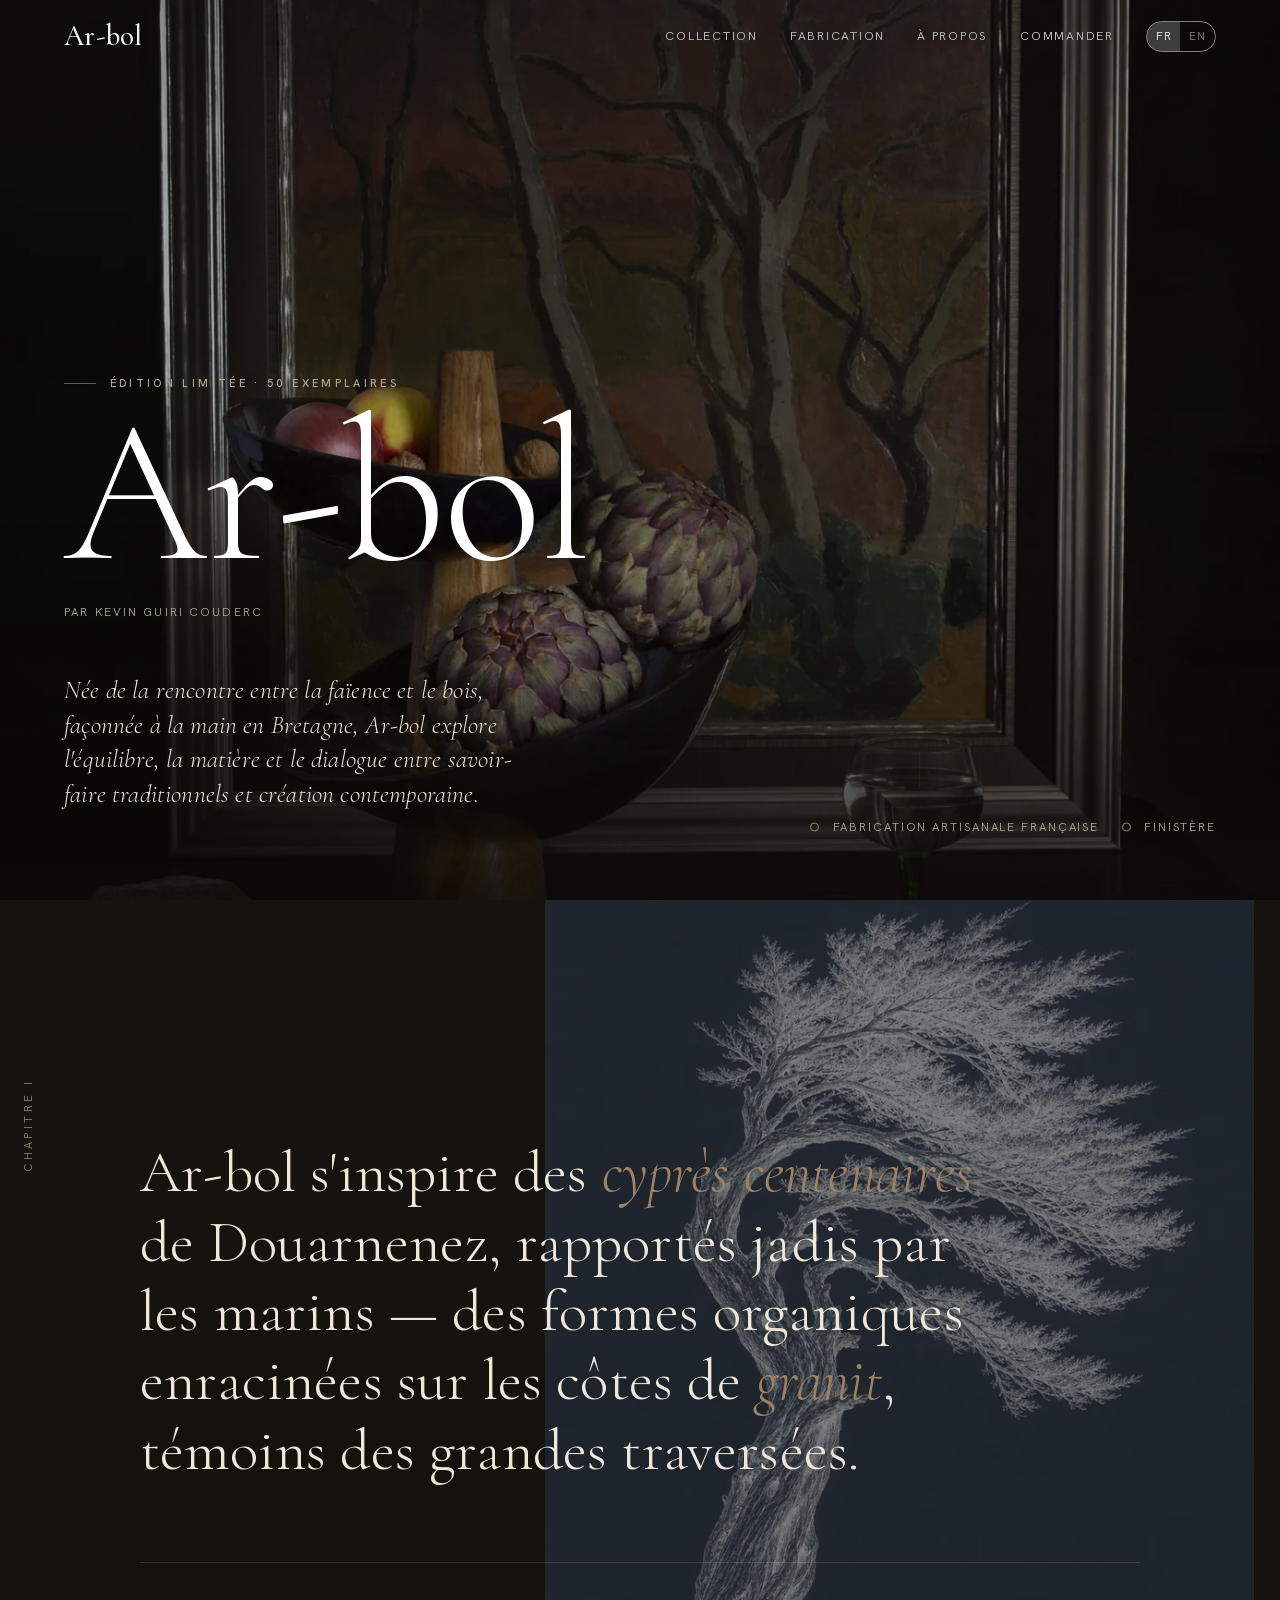
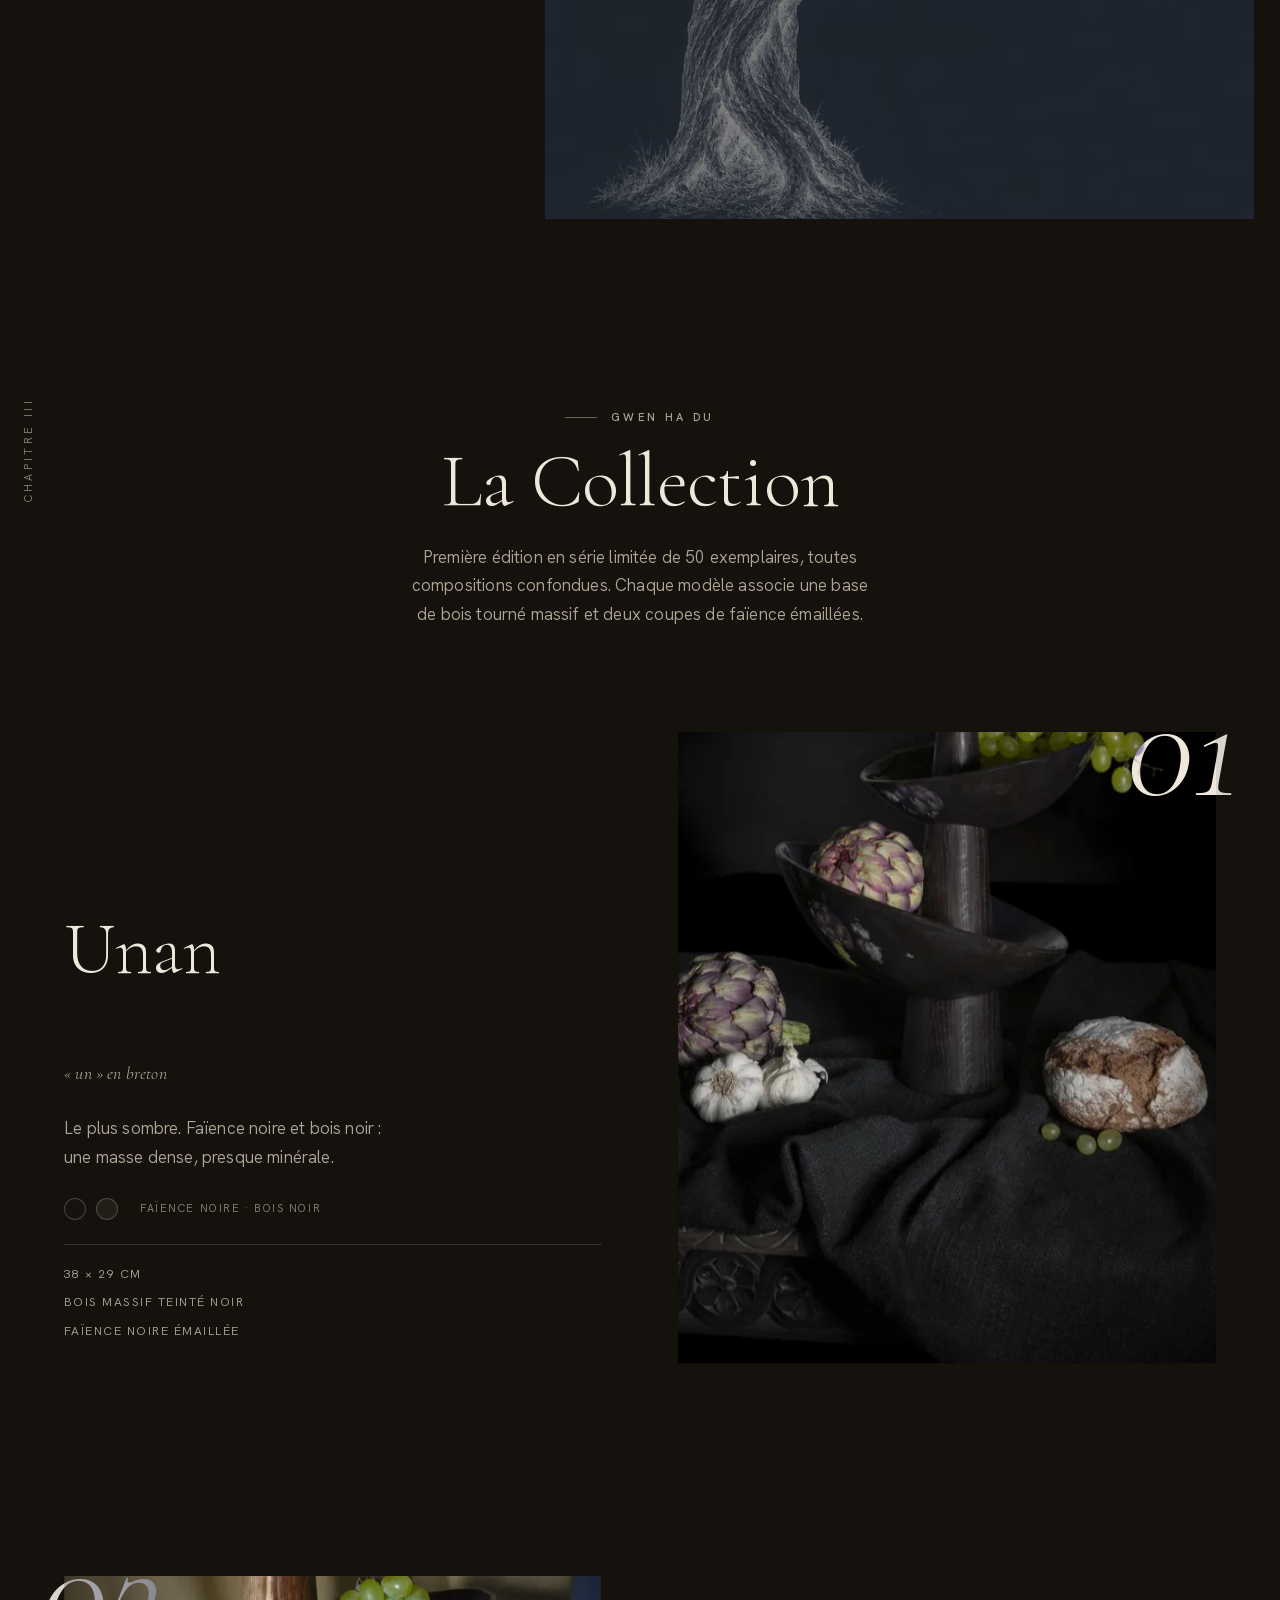
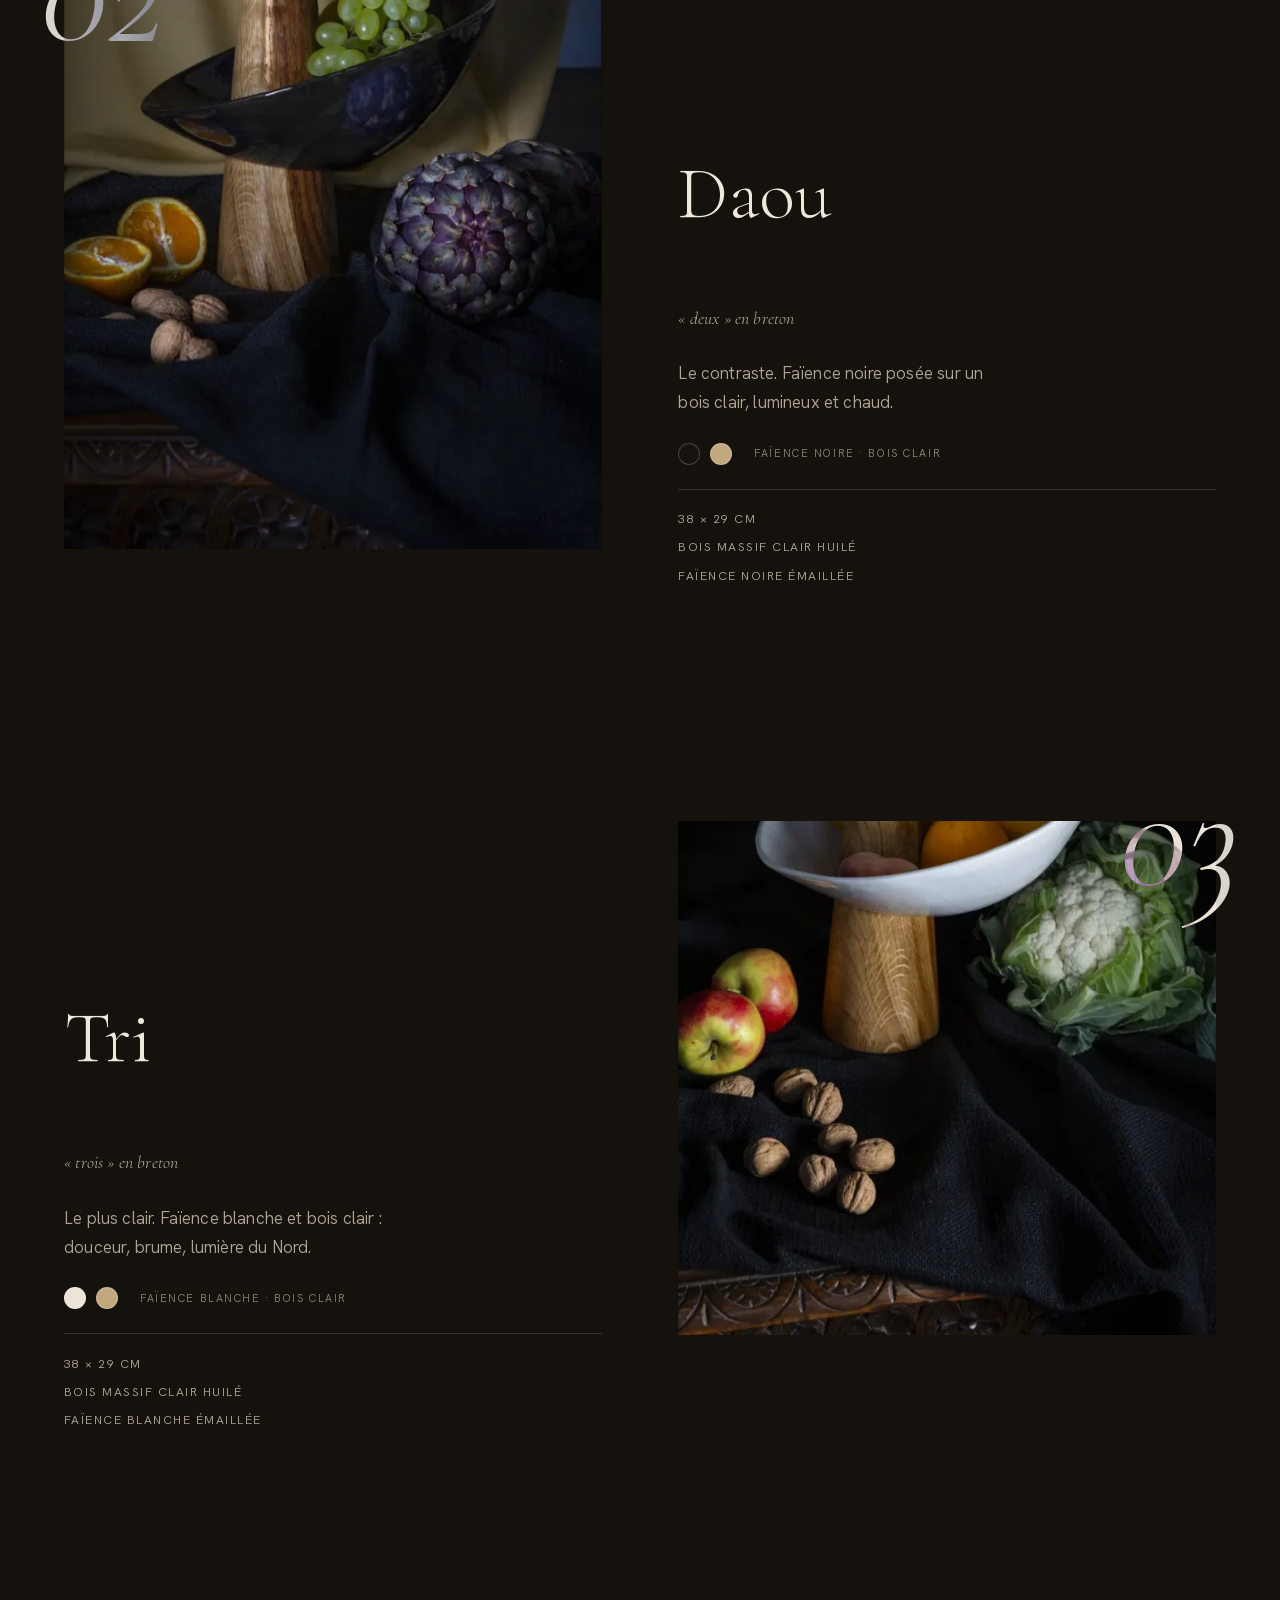
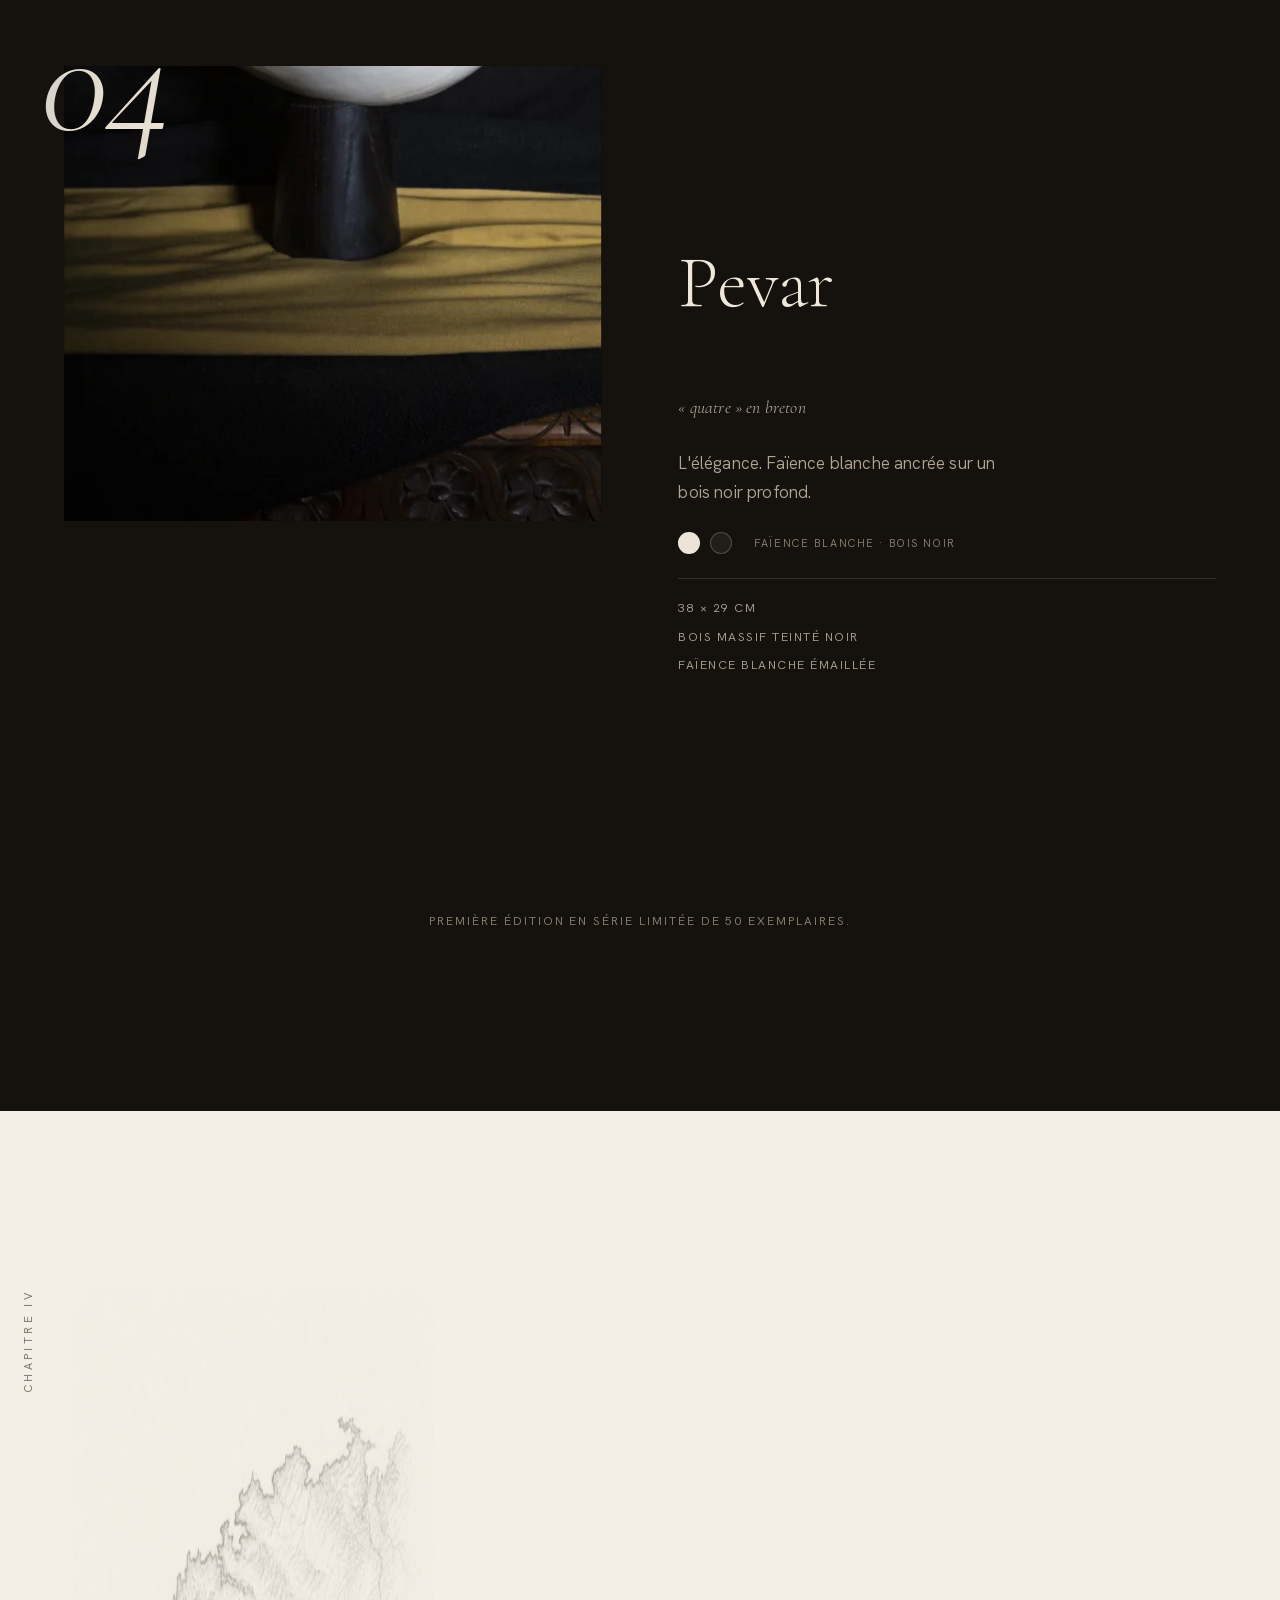
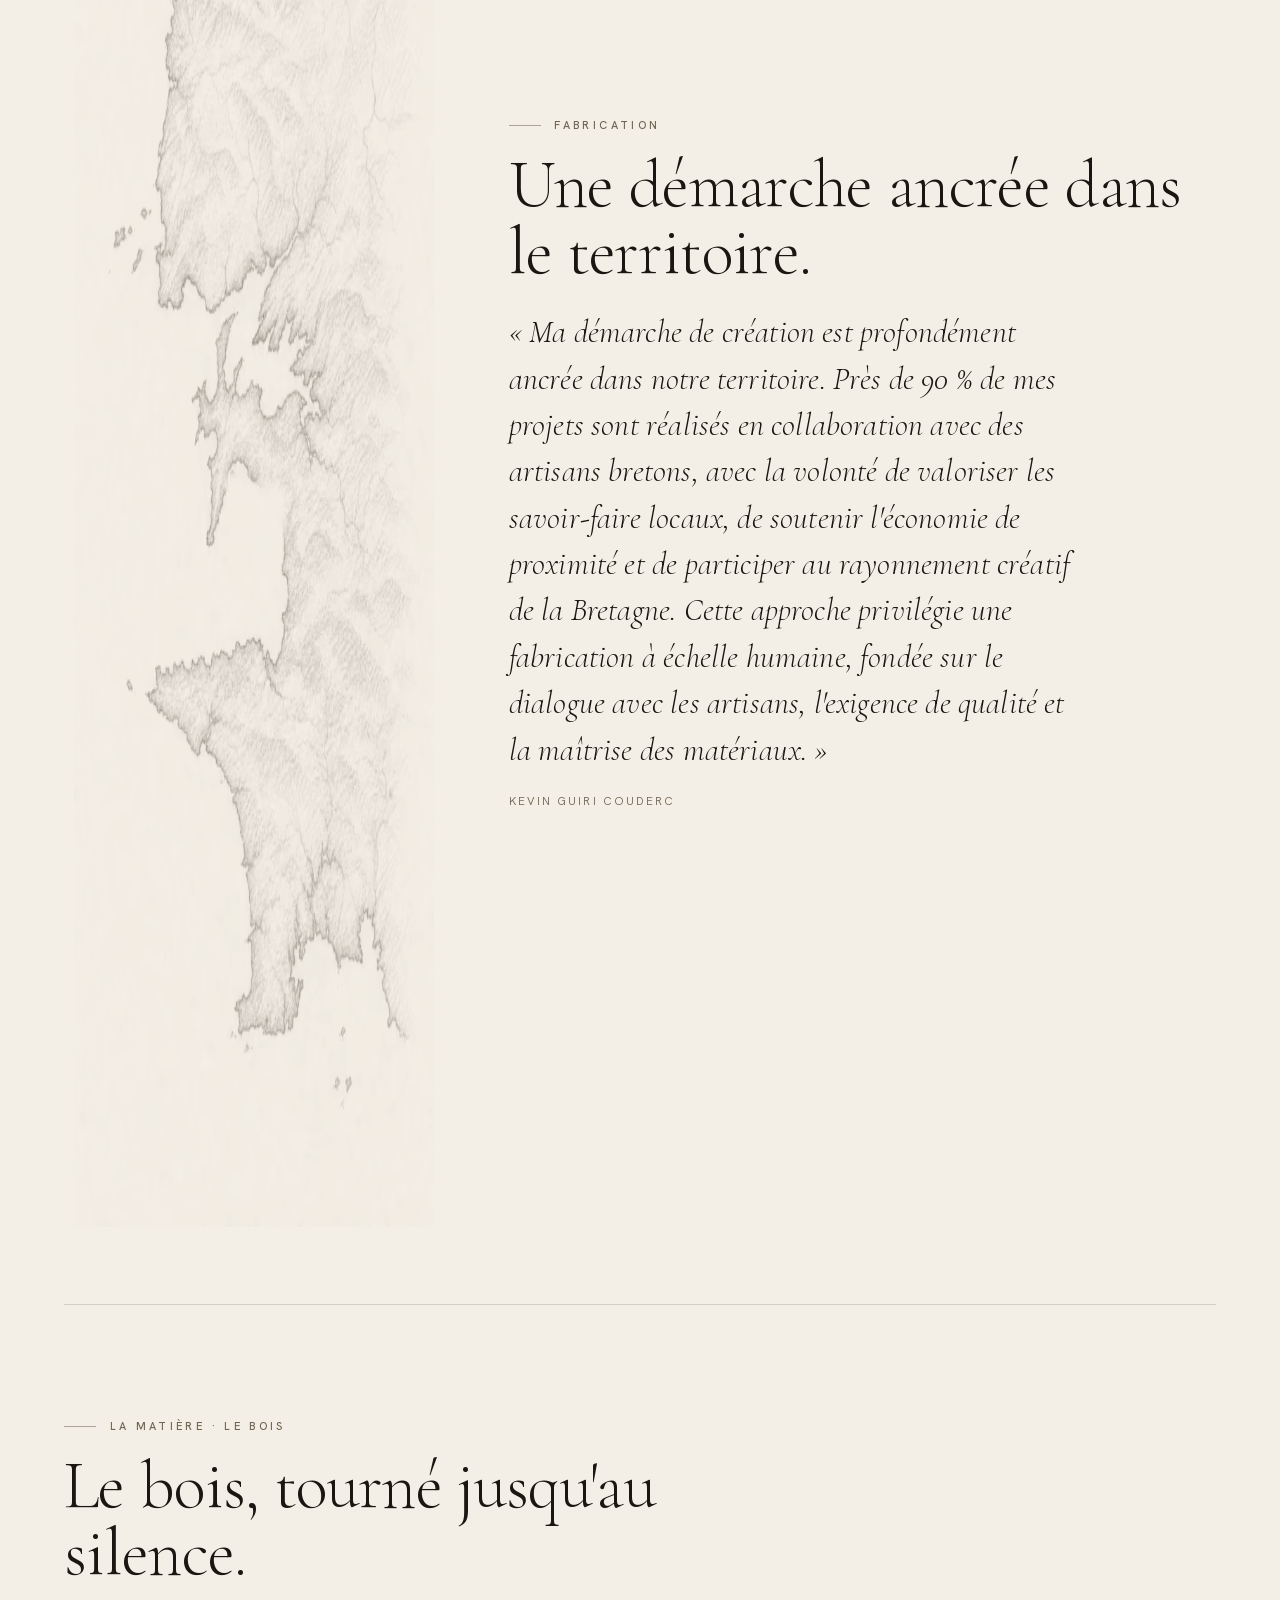
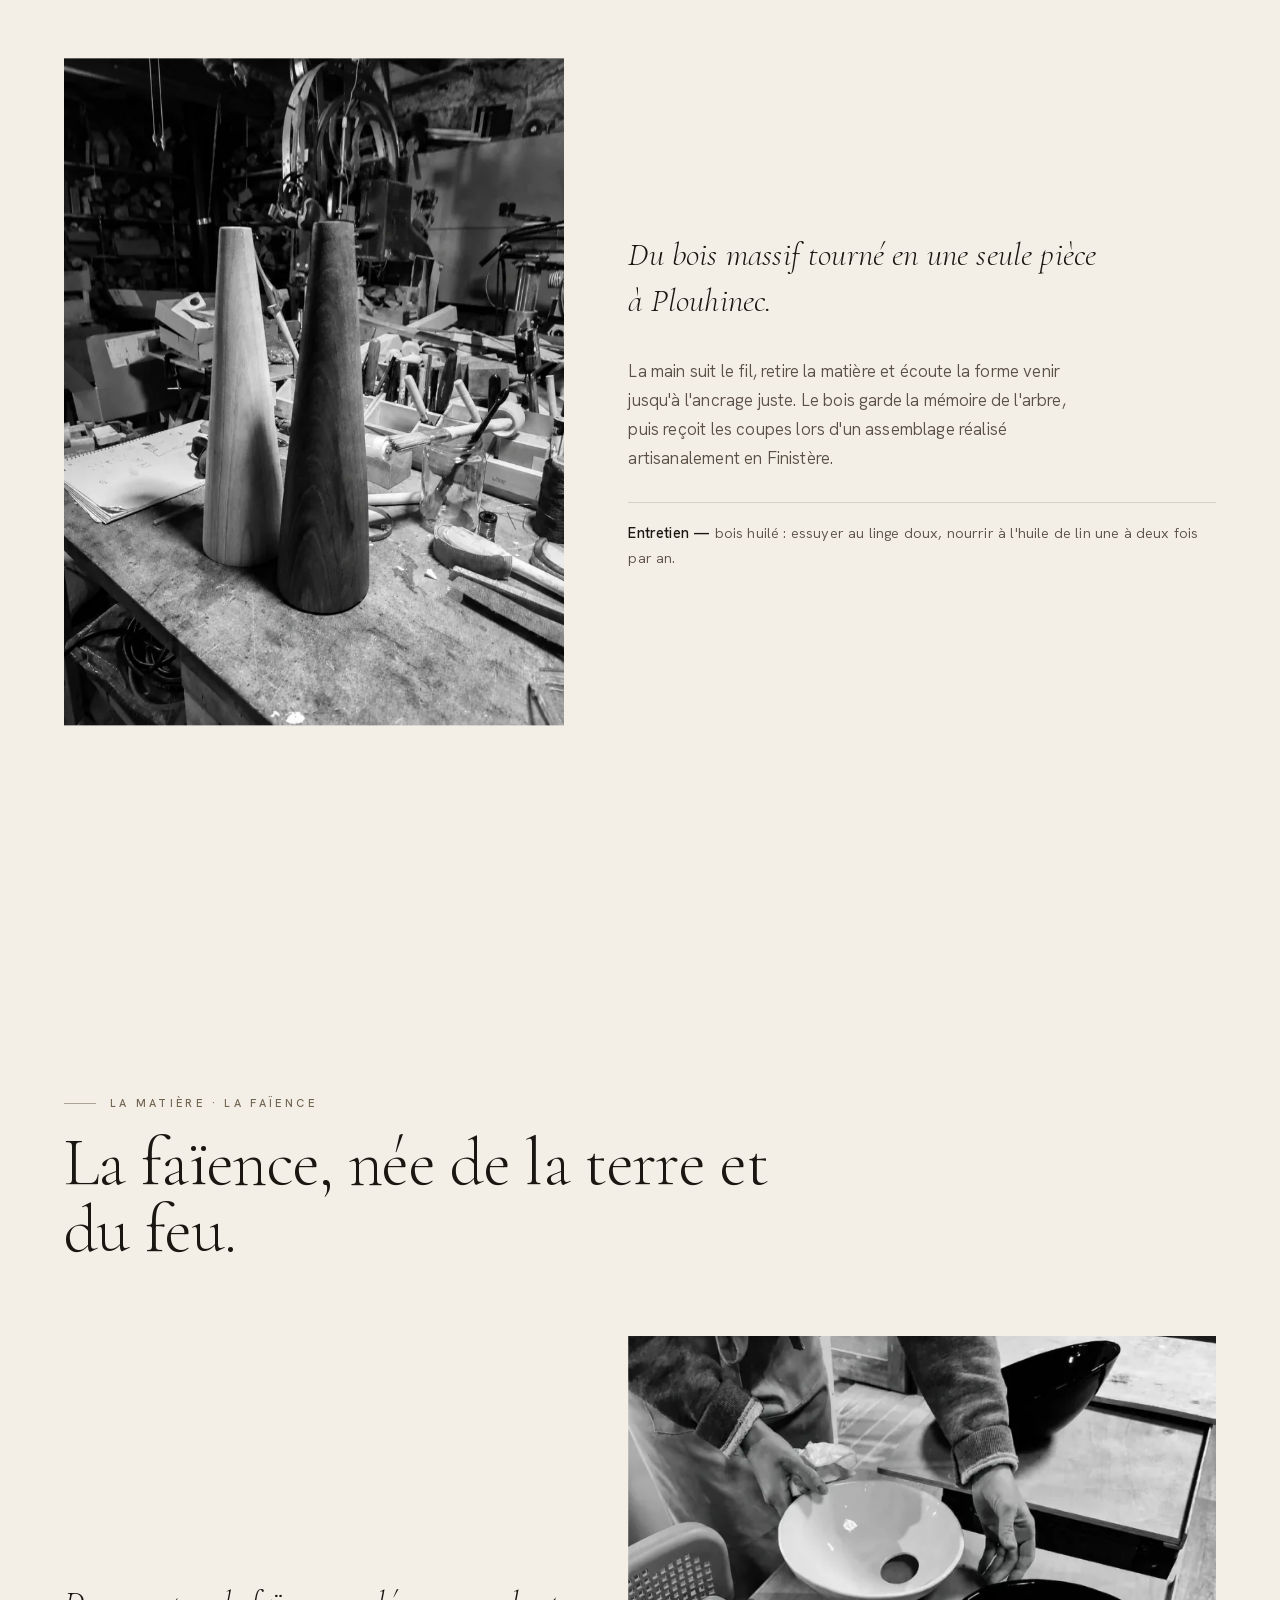
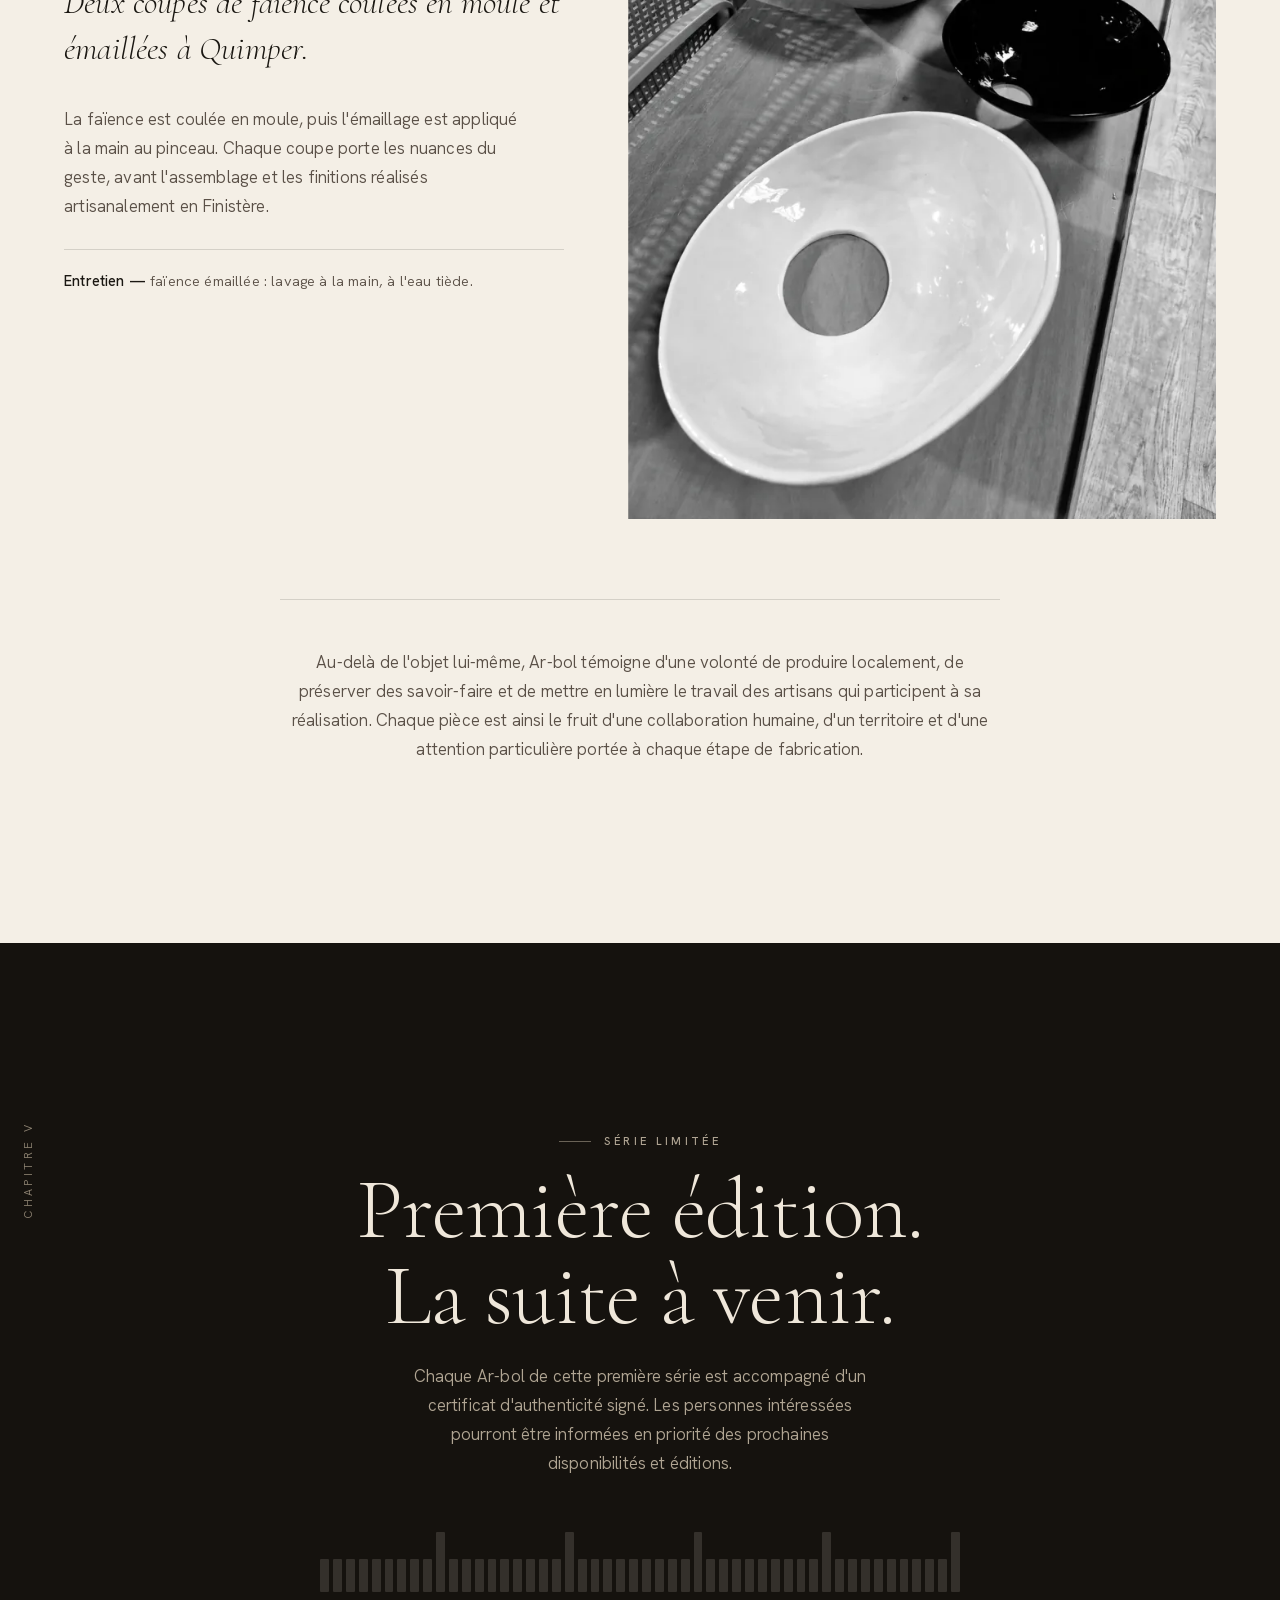
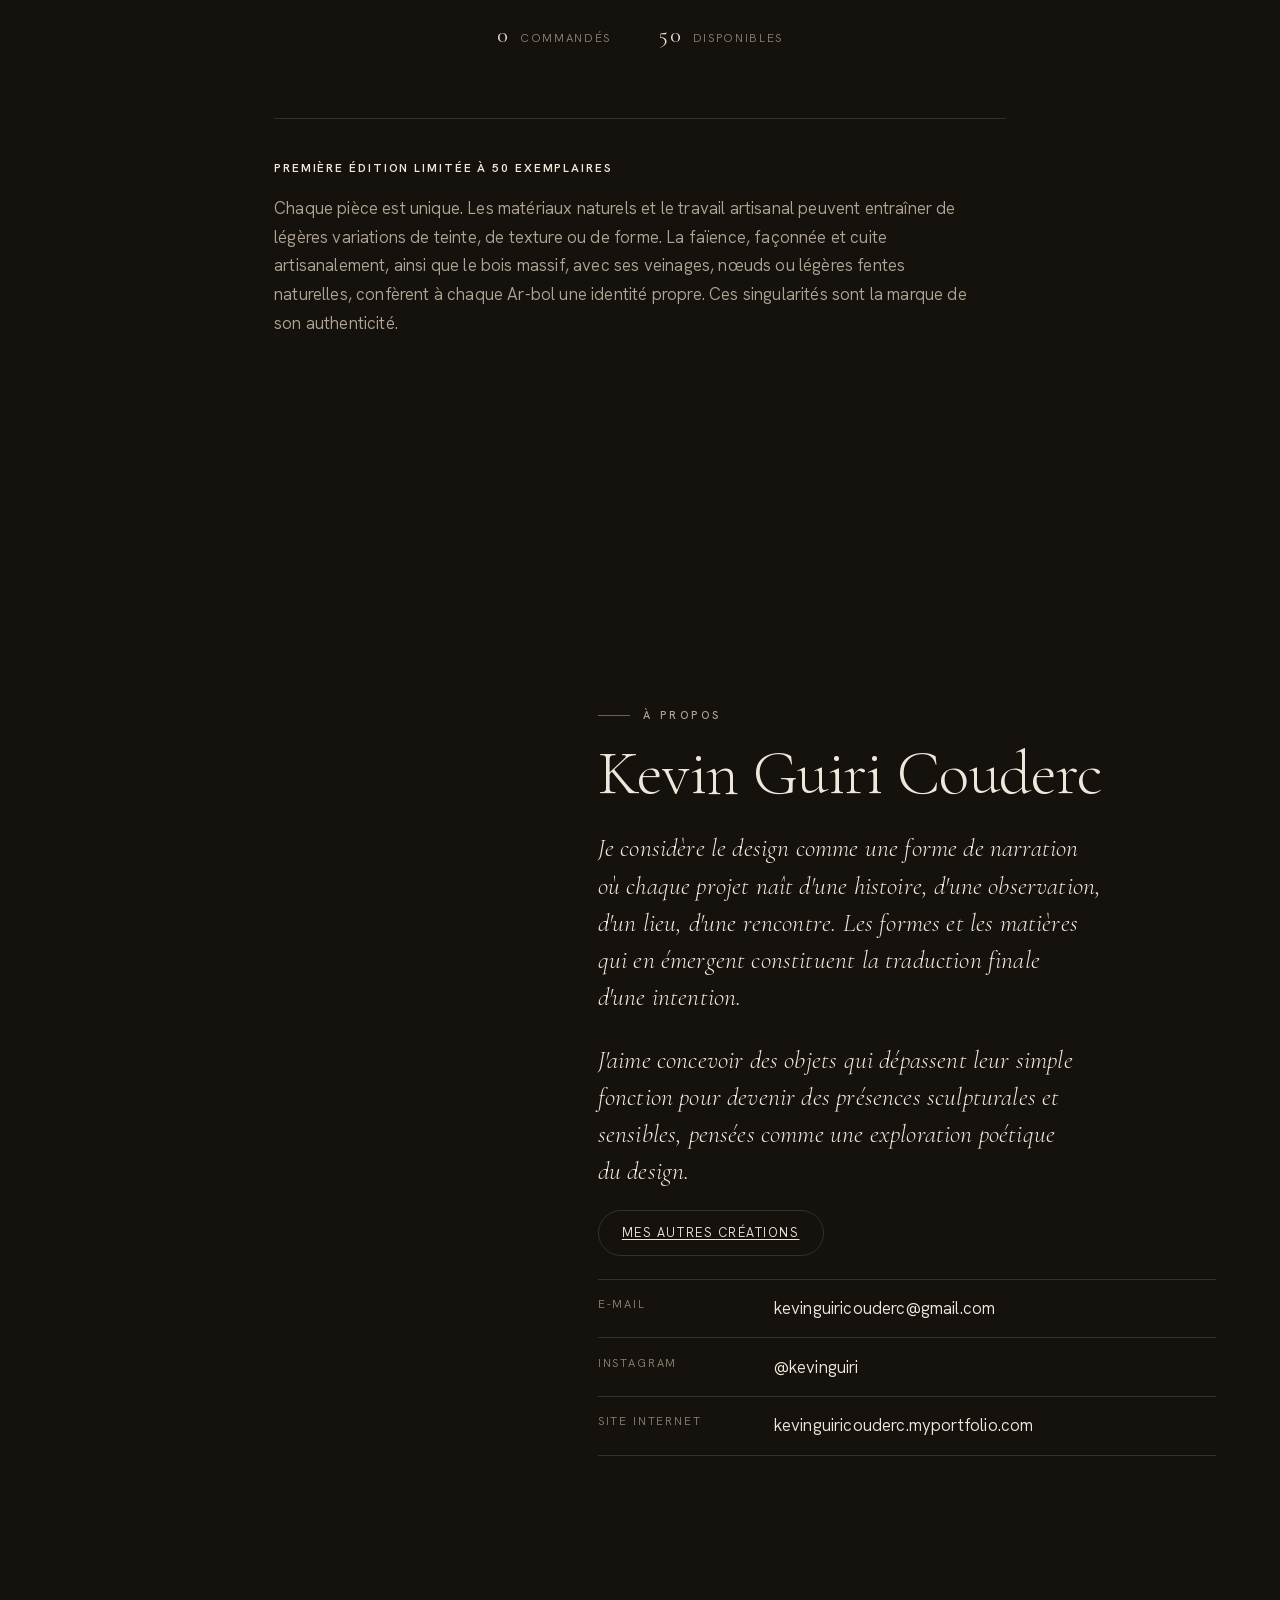
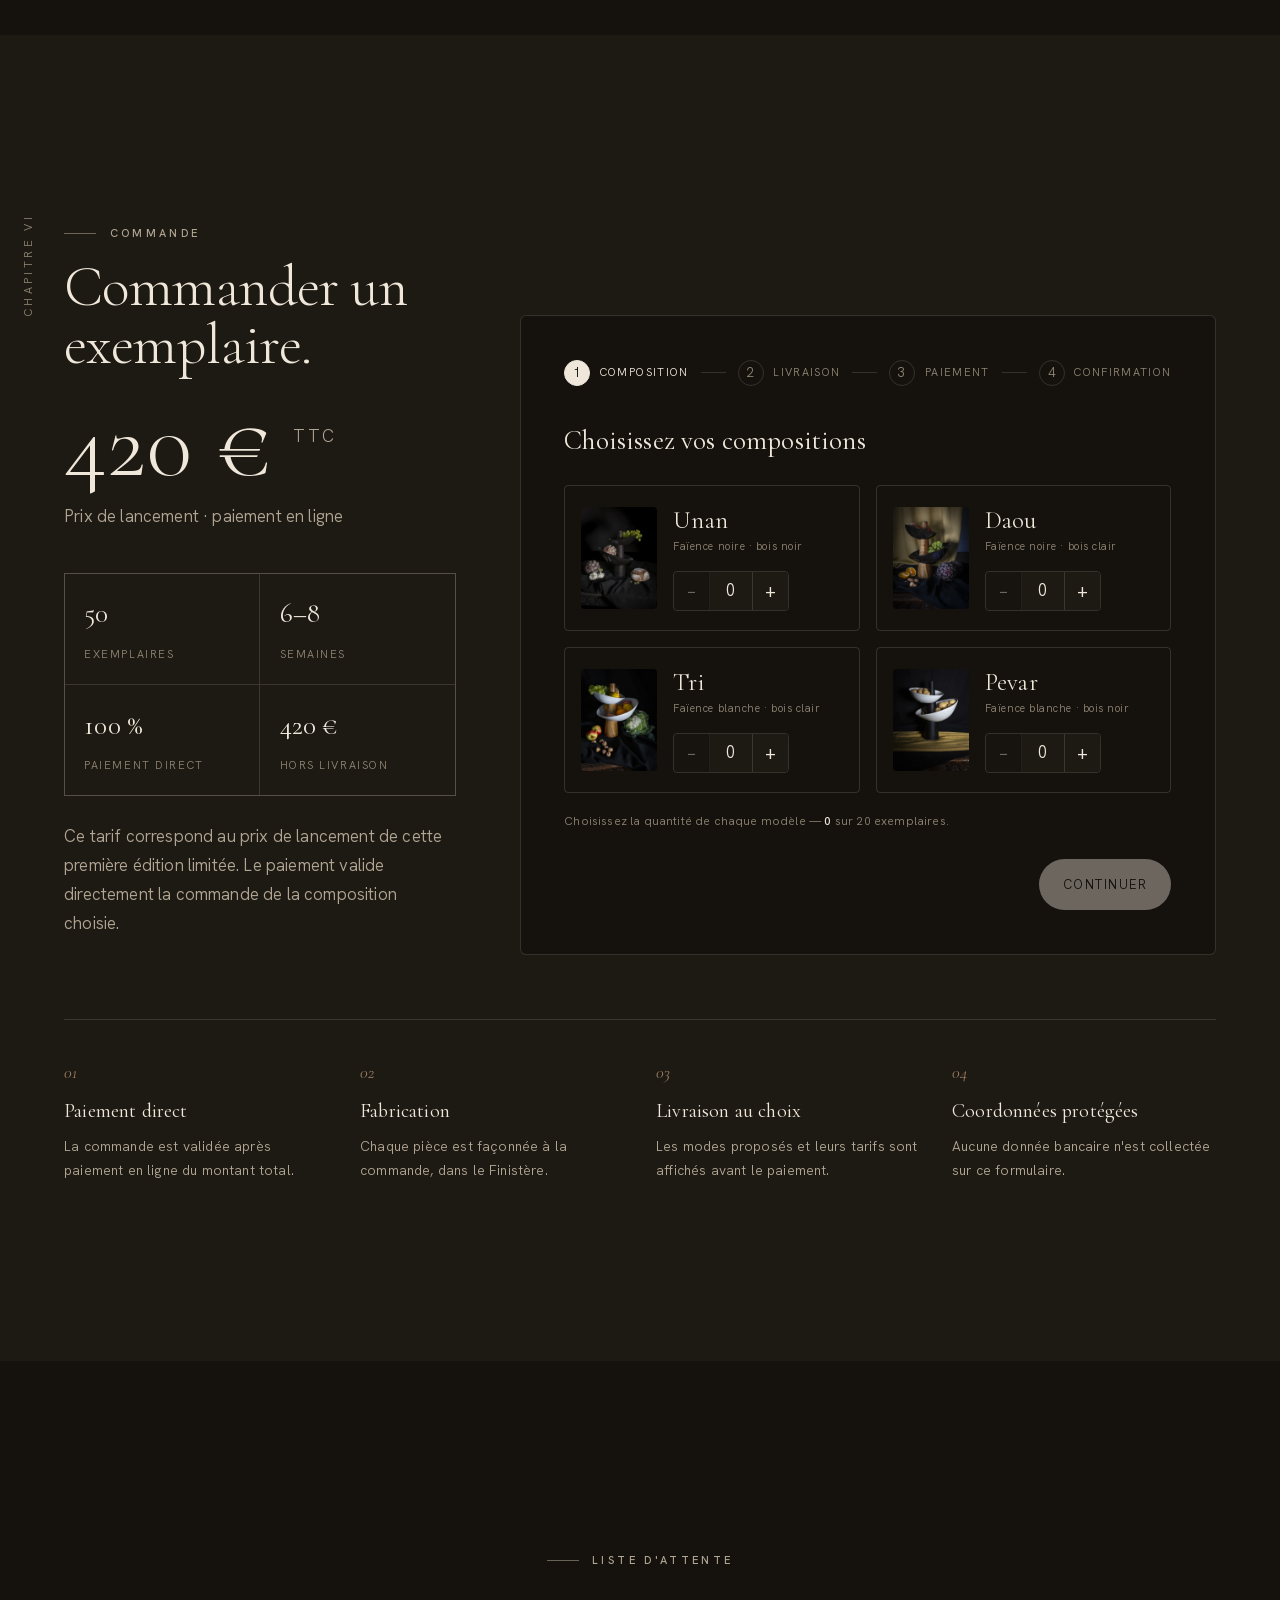
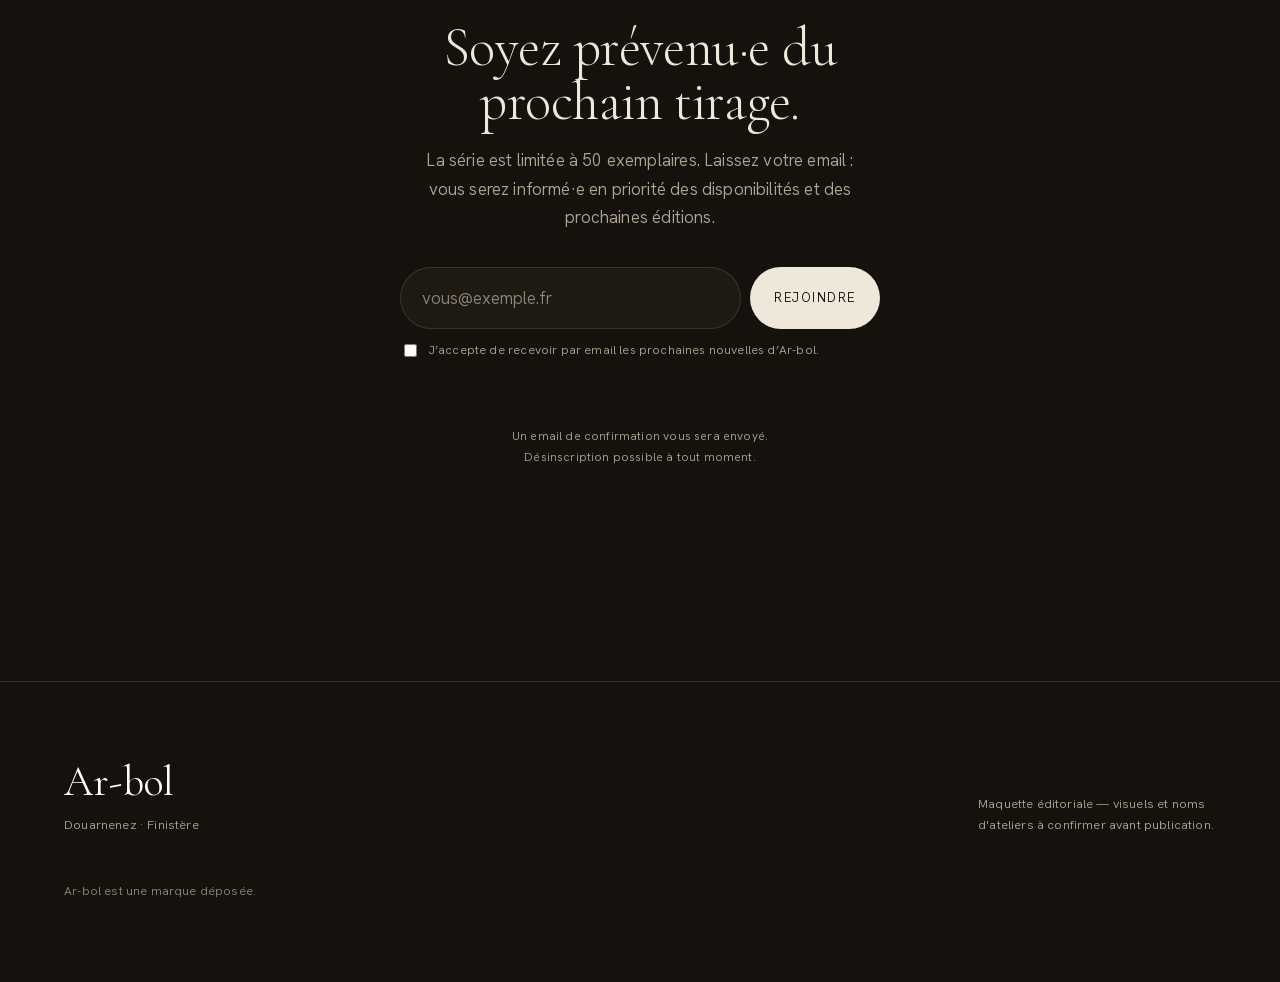
==== index.html @ 02520a9f "Optimise le SEO et les performances du site" ====
<!DOCTYPE html>
<html lang="fr" data-lang="fr">
<head>
<meta charset="UTF-8">
<meta name="viewport" content="width=device-width, initial-scale=1, viewport-fit=cover">
<title>Ar-bol — Coupe à fruits sculpturale</title>
<meta name="description" content="Ar-bol, coupe à fruits sculpturale en édition limitée à 50 exemplaires, fabriquée artisanalement dans le Finistère.">
<meta name="robots" content="index, follow, max-image-preview:large">
<meta name="theme-color" content="#15120e">
<link rel="canonical" href="https://ar-bol.fr/">
<link rel="icon" href="/favicon.svg" type="image/svg+xml">
<meta property="og:type" content="website">
<meta property="og:locale" content="fr_FR">
<meta property="og:locale:alternate" content="en_GB">
<meta property="og:site_name" content="Ar-bol">
<meta property="og:url" content="https://ar-bol.fr/">
<meta property="og:title" content="Ar-bol — Coupe à fruits sculpturale">
<meta property="og:description" content="Ar-bol, coupe à fruits sculpturale en édition limitée à 50 exemplaires, fabriquée artisanalement dans le Finistère.">
<meta property="og:image" content="https://ar-bol.fr/assets/photo-tri-blanc-bois-clair.webp">
<meta property="og:image:type" content="image/webp">
<meta property="og:image:width" content="1350">
<meta property="og:image:height" content="1800">
<meta property="og:image:alt" content="Ar-bol Tri, coupe à fruits en faïence blanche et bois clair.">
<meta name="twitter:card" content="summary_large_image">
<meta name="twitter:title" content="Ar-bol — Coupe à fruits sculpturale">
<meta name="twitter:description" content="Ar-bol, coupe à fruits sculpturale en édition limitée à 50 exemplaires, fabriquée artisanalement dans le Finistère.">
<meta name="twitter:image" content="https://ar-bol.fr/assets/photo-tri-blanc-bois-clair.webp">
<meta name="twitter:image:alt" content="Ar-bol Tri, coupe à fruits en faïence blanche et bois clair.">
<meta name="chatweb-api-base" content="https://api.chatweb.app/api/v1/sites/ar-bol">
<link rel="preload" as="font" href="assets/fonts/cormorant-garamond-latin.woff2" type="font/woff2" crossorigin>
<link rel="preload" as="font" href="assets/fonts/cormorant-garamond-italic-latin.woff2" type="font/woff2" crossorigin>
<link rel="preload" as="font" href="assets/fonts/hanken-grotesk-latin.woff2" type="font/woff2" crossorigin>
<link rel="preload" as="image" href="assets/photo-hero-tableau-1400.webp" imagesrcset="assets/photo-hero-tableau-900.webp 900w, assets/photo-hero-tableau-1400.webp 1400w, assets/photo-hero-tableau.webp 1800w" imagesizes="100vw" type="image/webp" fetchpriority="high">
<link rel="stylesheet" href="arbol-v2.css?v=seo-performance">
<script type="application/ld+json">
{
  "@context": "https://schema.org",
  "@type": "Product",
  "name": "Ar-bol",
  "description": "Coupe à fruits sculpturale en faïence et bois, fabriquée artisanalement dans le Finistère et proposée en édition limitée à 50 exemplaires.",
  "image": [
    "https://ar-bol.fr/assets/photo-unan-noir-noir.webp",
    "https://ar-bol.fr/assets/photo-daou-noir-bois-clair.webp",
    "https://ar-bol.fr/assets/photo-tri-blanc-bois-clair.webp",
    "https://ar-bol.fr/assets/photo-pevar-blanc-noir.webp"
  ],
  "brand": {
    "@type": "Brand",
    "name": "Ar-bol"
  },
  "offers": {
    "@type": "Offer",
    "url": "https://ar-bol.fr/#reserver",
    "priceCurrency": "EUR",
    "price": "420.00",
    "availability": "https://schema.org/InStock",
    "itemCondition": "https://schema.org/NewCondition"
  }
}
</script>
</head>
<body>
<template id="__bundler_thumbnail">
<svg viewBox="0 0 100 100" xmlns="http://www.w3.org/2000/svg">
  <rect width="100" height="100" fill="#15120e"/>
  <text x="50" y="60" text-anchor="middle" font-family="Georgia, 'Times New Roman', serif" font-size="30" fill="#c2a87f">Ar-bol</text>
  <text x="50" y="74" text-anchor="middle" font-family="Helvetica, Arial, sans-serif" font-size="6.5" letter-spacing="2" fill="#b0a593">FINISTÈRE</text>
</svg>
</template>


<div class="grain"></div>
<div class="progress" id="progress"></div>

<header class="site-header">
  <a class="brand" href="#top">Ar-bol</a>
  <nav class="nav">
    <div class="nav-links">
      <a href="#variations"><span lang="fr">Collection</span><span lang="en">Collection</span></a>
      <a href="#fabrication"><span lang="fr">Fabrication</span><span lang="en">Craft</span></a>
      <a href="#apropos"><span lang="fr">À propos</span><span lang="en">About</span></a>
      <a href="#reserver"><span lang="fr">Commander</span><span lang="en">Order</span></a>
    </div>
    <div class="lang-toggle" role="group" aria-label="Langue / Language">
      <button type="button" data-setlang="fr" class="active">FR</button>
      <button type="button" data-setlang="en">EN</button>
    </div>
  </nav>
</header>

<main id="top">

  <!-- ===== HERO plein cadre ===== -->
  <section class="hero">
    <div class="hero-bg" data-par="0.18">
      <image-slot id="v2-hero" static src="assets/photo-hero-tableau.webp"
        srcset="assets/photo-hero-tableau-900.webp 900w, assets/photo-hero-tableau-1400.webp 1400w, assets/photo-hero-tableau.webp 1800w"
        sizes="100vw" shape="rect" fit="cover" loading="eager" fetchpriority="high"
        alt="Ar-bol devant un tableau, photographie de Kevin Guiri Couderc."
        placeholder="Ar-bol devant un tableau, photographie de Kevin Guiri Couderc."></image-slot>
    </div>
    <div class="hero-veil"></div>
    <div class="hero-inner">
      <p class="eyebrow hero-eyebrow reveal"><span lang="fr">Édition limitée · 50 exemplaires</span><span lang="en">Limited edition · 50 pieces</span></p>
      <h1 class="display hero-title reveal d1">Ar-bol</h1>
      <p class="hero-byline reveal d1">Par Kevin Guiri Couderc</p>
      <div class="hero-row">
        <p class="hero-sub reveal d2"><span lang="fr">Née de la rencontre entre la faïence et le bois, façonnée à la main en Bretagne, Ar-bol explore l'équilibre, la matière et le dialogue entre savoir-faire traditionnels et création contemporaine.</span><span lang="en">Born from the encounter between faience and wood, handmade in Brittany, Ar-bol explores balance, matter and the dialogue between traditional know-how and contemporary creation.</span></p>
        <div class="hero-meta reveal d3">
          <span><span lang="fr">Fabrication artisanale française</span><span lang="en">French artisanal production</span></span>
          <span>Finistère</span>
        </div>
      </div>
    </div>
  </section>

  <!-- ===== MANIFESTE ===== -->
  <section class="section chapter manifesto-sec">
    <span class="chapter-tag"><span lang="fr">Chapitre I</span><span lang="en">Chapter I</span></span>
    <img class="bg-ill bg-ill-cypres" src="assets/ill-cypres-768.avif"
      srcset="assets/ill-cypres-512.avif 512w, assets/ill-cypres-640.avif 640w, assets/ill-cypres-768.avif 768w, assets/ill-cypres-1023.avif 1023w"
      sizes="(max-width: 700px) 86vw, 52vw" width="1023" height="1537" loading="lazy" decoding="async" alt="" aria-hidden="true">
    <div class="manifesto-wrap">
      <p class="manifesto-line reveal" lang="fr">Ar-bol s'inspire des <span class="mk">cyprès centenaires</span> de Douarnenez, rapportés jadis par les marins — des formes organiques enracinées sur les côtes de <span class="mk">granit</span>, témoins des grandes traversées.</p>
      <p class="manifesto-line reveal" lang="en">Ar-bol draws on the <span class="mk">century-old cypress</span> of Douarnenez, once brought back by sailors — organic forms rooted in the <span class="mk">granite</span> coast, witnesses to long crossings.</p>
      <div class="rule-draw" data-draw></div>
    </div>
  </section>

  <!-- ===== COLLECTION — lignes alternées ===== -->
  <section class="section chapter" id="variations">
    <span class="chapter-tag"><span lang="fr">Chapitre III</span><span lang="en">Chapter III</span></span>
    <div class="wrap">
      <div class="variations-intro">
        <p class="eyebrow reveal" style="justify-content:center">Gwen ha Du</p>
        <h2 class="display reveal d1"><span lang="fr">La Collection</span><span lang="en">The Collection</span></h2>
        <p class="body-text reveal d2" style="margin:0 auto">
          <span lang="fr">Première édition en série limitée de 50 exemplaires, toutes compositions confondues. Chaque modèle associe une base de bois tourné massif et deux coupes de faïence émaillées.</span>
          <span lang="en">First limited edition of 50 pieces across all compositions. Each model combines a turned solid-wood base and two glazed faience bowls.</span>
        </p>
      </div>

      <article class="vrow">
        <div class="vrow-media reveal">
          <span class="vrow-num">01</span>
          <div class="media" data-par="0.07"><div class="par-inner">
            <image-slot id="v2-unan" static src="assets/photo-unan-noir-noir.webp" srcset="assets/photo-unan-noir-noir-720.webp 720w, assets/photo-unan-noir-noir-900.webp 900w, assets/photo-unan-noir-noir-1080.webp 1080w, assets/photo-unan-noir-noir.webp 1350w" sizes="(max-width: 900px) 100vw, 50vw" shape="rect" fit="cover" loading="lazy" alt="Ar-bol Unan — faïence noire et bois noir." placeholder="Ar-bol Unan — faïence noire et bois noir."></image-slot>
          </div></div>
        </div>
        <div class="reveal d1">
          <h3 class="vrow-name" data-variant-slug="unan">Unan</h3>
          <p class="vrow-bzh"><span lang="fr">« un » en breton</span><span lang="en">“one” in Breton</span></p>
          <p class="vrow-desc"><span lang="fr">Le plus sombre. Faïence noire et bois noir : une masse dense, presque minérale.</span><span lang="en">The darkest. Black faience and black wood: a dense, almost mineral mass.</span></p>
          <div class="vrow-sw"><i style="background:#15120f"></i><i style="background:#211d17"></i><span><span lang="fr">Faïence noire · bois noir</span><span lang="en">Black faience · black wood</span></span></div>
          <div class="vrow-spec">
            <span>38 × 29 cm</span>
            <span><span lang="fr">Bois massif teinté noir</span><span lang="en">Black-stained solid wood</span></span>
            <span><span lang="fr">Faïence noire émaillée</span><span lang="en">Black glazed faience</span></span>
          </div>
        </div>
      </article>

      <article class="vrow">
        <div class="vrow-media reveal">
          <span class="vrow-num">02</span>
          <div class="media" data-par="0.07"><div class="par-inner">
            <image-slot id="v2-daou" static src="assets/photo-daou-noir-bois-clair.webp" srcset="assets/photo-daou-noir-bois-clair-720.webp 720w, assets/photo-daou-noir-bois-clair-900.webp 900w, assets/photo-daou-noir-bois-clair-1080.webp 1080w, assets/photo-daou-noir-bois-clair.webp 1350w" sizes="(max-width: 900px) 100vw, 50vw" shape="rect" fit="cover" loading="lazy" alt="Ar-bol Daou — faïence noire et bois clair." placeholder="Ar-bol Daou — faïence noire et bois clair."></image-slot>
          </div></div>
        </div>
        <div class="reveal d1">
          <h3 class="vrow-name" data-variant-slug="daou">Daou</h3>
          <p class="vrow-bzh"><span lang="fr">« deux » en breton</span><span lang="en">“two” in Breton</span></p>
          <p class="vrow-desc"><span lang="fr">Le contraste. Faïence noire posée sur un bois clair, lumineux et chaud.</span><span lang="en">The contrast. Black faience set on light, warm wood.</span></p>
          <div class="vrow-sw"><i style="background:#15120f"></i><i style="background:#c2a87f"></i><span><span lang="fr">Faïence noire · bois clair</span><span lang="en">Black faience · light wood</span></span></div>
          <div class="vrow-spec">
            <span>38 × 29 cm</span>
            <span><span lang="fr">Bois massif clair huilé</span><span lang="en">Oiled light solid wood</span></span>
            <span><span lang="fr">Faïence noire émaillée</span><span lang="en">Black glazed faience</span></span>
          </div>
        </div>
      </article>

      <article class="vrow">
        <div class="vrow-media reveal">
          <span class="vrow-num">03</span>
          <div class="media" data-par="0.07"><div class="par-inner">
            <image-slot id="v2-tri" static src="assets/photo-tri-blanc-bois-clair.webp" srcset="assets/photo-tri-blanc-bois-clair-720.webp 720w, assets/photo-tri-blanc-bois-clair-900.webp 900w, assets/photo-tri-blanc-bois-clair-1080.webp 1080w, assets/photo-tri-blanc-bois-clair.webp 1350w" sizes="(max-width: 900px) 100vw, 50vw" shape="rect" fit="cover" loading="lazy" alt="Ar-bol Tri — faïence blanche et bois clair." placeholder="Ar-bol Tri — faïence blanche et bois clair."></image-slot>
          </div></div>
        </div>
        <div class="reveal d1">
          <h3 class="vrow-name" data-variant-slug="tri">Tri</h3>
          <p class="vrow-bzh"><span lang="fr">« trois » en breton</span><span lang="en">“three” in Breton</span></p>
          <p class="vrow-desc"><span lang="fr">Le plus clair. Faïence blanche et bois clair : douceur, brume, lumière du Nord.</span><span lang="en">The lightest. White faience and light wood: softness, mist, northern light.</span></p>
          <div class="vrow-sw"><i style="background:#ece4d7"></i><i style="background:#c2a87f"></i><span><span lang="fr">Faïence blanche · bois clair</span><span lang="en">White faience · light wood</span></span></div>
          <div class="vrow-spec">
            <span>38 × 29 cm</span>
            <span><span lang="fr">Bois massif clair huilé</span><span lang="en">Oiled light solid wood</span></span>
            <span><span lang="fr">Faïence blanche émaillée</span><span lang="en">White glazed faience</span></span>
          </div>
        </div>
      </article>

      <article class="vrow">
        <div class="vrow-media reveal">
          <span class="vrow-num">04</span>
          <div class="media" data-par="0.07"><div class="par-inner">
            <image-slot id="v2-pevar" static src="assets/photo-pevar-blanc-noir.webp" srcset="assets/photo-pevar-blanc-noir-720.webp 720w, assets/photo-pevar-blanc-noir-900.webp 900w, assets/photo-pevar-blanc-noir-1080.webp 1080w, assets/photo-pevar-blanc-noir.webp 1350w" sizes="(max-width: 900px) 100vw, 50vw" shape="rect" fit="cover" loading="lazy" alt="Ar-bol Pevar — faïence blanche et bois noir." placeholder="Ar-bol Pevar — faïence blanche et bois noir."></image-slot>
          </div></div>
        </div>
        <div class="reveal d1">
          <h3 class="vrow-name" data-variant-slug="pevar">Pevar</h3>
          <p class="vrow-bzh"><span lang="fr">« quatre » en breton</span><span lang="en">“four” in Breton</span></p>
          <p class="vrow-desc"><span lang="fr">L'élégance. Faïence blanche ancrée sur un bois noir profond.</span><span lang="en">The elegant one. White faience anchored on deep black wood.</span></p>
          <div class="vrow-sw"><i style="background:#ece4d7"></i><i style="background:#211d17"></i><span><span lang="fr">Faïence blanche · bois noir</span><span lang="en">White faience · black wood</span></span></div>
          <div class="vrow-spec">
            <span>38 × 29 cm</span>
            <span><span lang="fr">Bois massif teinté noir</span><span lang="en">Black-stained solid wood</span></span>
            <span><span lang="fr">Faïence blanche émaillée</span><span lang="en">White glazed faience</span></span>
          </div>
        </div>
      </article>
      <p class="collection-note reveal"><span lang="fr">Première édition en série limitée de 50 exemplaires.</span><span lang="en">First limited edition of 50 pieces.</span></p>
    </div>
  </section>

  <!-- ===== LA MATIÈRE · LE BOIS (clair) ===== -->
  <section class="section light chapter matter-sec" id="fabrication">
    <span class="chapter-tag"><span lang="fr">Chapitre IV</span><span lang="en">Chapter IV</span></span>
    <div class="wrap">
      <div class="fabrication-intro reveal">
        <img class="fabrication-map" src="assets/ill-finistere-512.avif"
          srcset="assets/ill-finistere-320.avif 320w, assets/ill-finistere-512.avif 512w"
          sizes="(max-width: 700px) 68vw, 32vw" width="1023" height="1537" loading="lazy" decoding="async" alt="" aria-hidden="true">
        <div>
          <p class="eyebrow"><span lang="fr">Fabrication</span><span lang="en">Craft</span></p>
          <h2 class="display"><span lang="fr">Une démarche ancrée dans le territoire.</span><span lang="en">A practice rooted in place.</span></h2>
          <div class="creator-quote">
            <p>
              <span lang="fr">« Ma démarche de création est profondément ancrée dans notre territoire. Près de 90 % de mes projets sont réalisés en collaboration avec des artisans bretons, avec la volonté de valoriser les savoir-faire locaux, de soutenir l'économie de proximité et de participer au rayonnement créatif de la Bretagne. Cette approche privilégie une fabrication à échelle humaine, fondée sur le dialogue avec les artisans, l'exigence de qualité et la maîtrise des matériaux. »</span>
              <span lang="en">“My creative practice is deeply rooted in our territory. Nearly 90% of my projects are made in collaboration with Breton artisans, with the aim of valuing local know-how, supporting the local economy and contributing to Brittany's creative influence. This approach favours human-scale production, based on dialogue with artisans, demanding quality and mastery of materials.”</span>
            </p>
            <span class="quote-signature">Kevin Guiri Couderc</span>
          </div>
        </div>
      </div>
      <div class="matter-head">
        <p class="eyebrow reveal"><span lang="fr">La matière · Le bois</span><span lang="en">Material · Wood</span></p>
        <h2 class="display reveal d1"><span lang="fr">Le bois, tourné jusqu'au silence.</span><span lang="en">Wood, turned to silence.</span></h2>
      </div>
      <div class="matter">
        <div class="matter-media reveal">
          <image-slot id="maker-bois" class="ms workshop-slot" static shape="rect" fit="contain" src="assets/atelier-bois.webp" srcset="assets/atelier-bois-720.webp 720w, assets/atelier-bois-1080.webp 1080w, assets/atelier-bois.webp 1086w" sizes="(max-width: 900px) 100vw, 50vw" loading="lazy" alt="Photographie de l’atelier de tournage sur bois." placeholder="Photographie de l’atelier de tournage sur bois."></image-slot>
        </div>
        <div class="matter-copy">
          <p class="lede reveal"><span lang="fr">Du bois massif tourné en une seule pièce à Plouhinec.</span><span lang="en">Solid wood turned in one piece in Plouhinec.</span></p>
          <p class="body-text reveal d1"><span lang="fr">La main suit le fil, retire la matière et écoute la forme venir jusqu'à l'ancrage juste. Le bois garde la mémoire de l'arbre, puis reçoit les coupes lors d'un assemblage réalisé artisanalement en Finistère.</span><span lang="en">The hand follows the grain, removes matter and listens for the form to arrive. The wood keeps the memory of the tree, then receives the bowls during an artisanal assembly in Finistère.</span></p>
          <p class="matter-care reveal d2"><b><span lang="fr">Entretien —</span><span lang="en">Care —</span></b> <span lang="fr">bois huilé : essuyer au linge doux, nourrir à l'huile de lin une à deux fois par an.</span><span lang="en">oiled wood: wipe with a soft cloth, nourish with linseed oil once or twice a year.</span></p>
        </div>
      </div>
    </div>
  </section>

  <!-- ===== LA MATIÈRE · LA FAÏENCE (clair) ===== -->
  <section class="section light chapter matter-sec">
    <div class="wrap">
      <div class="matter-head">
        <p class="eyebrow reveal"><span lang="fr">La matière · La faïence</span><span lang="en">Material · Faience</span></p>
        <h2 class="display reveal d1"><span lang="fr">La faïence, née de la terre et du feu.</span><span lang="en">Faience, born of earth and fire.</span></h2>
      </div>
      <div class="matter flip">
        <div class="matter-media reveal">
          <image-slot id="maker-faience" class="ms workshop-slot" static shape="rect" fit="contain" src="assets/atelier-faience.webp" srcset="assets/atelier-faience-720.webp 720w, assets/atelier-faience-1080.webp 1080w, assets/atelier-faience.webp 1086w" sizes="(max-width: 900px) 100vw, 50vw" loading="lazy" alt="Photographie de l’atelier de faïence." placeholder="Photographie de l’atelier de faïence."></image-slot>
        </div>
        <div class="matter-copy">
          <p class="lede reveal"><span lang="fr">Deux coupes de faïence coulées en moule et émaillées à Quimper.</span><span lang="en">Two mould-cast faience bowls glazed in Quimper.</span></p>
          <p class="body-text reveal d1"><span lang="fr">La faïence est coulée en moule, puis l'émaillage est appliqué à la main au pinceau. Chaque coupe porte les nuances du geste, avant l'assemblage et les finitions réalisés artisanalement en Finistère.</span><span lang="en">The faience is cast in moulds, then the glaze is applied by hand with a brush. Each bowl carries subtle traces of the gesture before artisanal assembly and finishing in Finistère.</span></p>
          <p class="matter-care reveal d2"><b><span lang="fr">Entretien —</span><span lang="en">Care —</span></b> <span lang="fr">faïence émaillée : lavage à la main, à l'eau tiède.</span><span lang="en">glazed faience: hand-wash in lukewarm water.</span></p>
        </div>
      </div>
      <p class="fabrication-close reveal"><span lang="fr">Au-delà de l'objet lui-même, Ar-bol témoigne d'une volonté de produire localement, de préserver des savoir-faire et de mettre en lumière le travail des artisans qui participent à sa réalisation. Chaque pièce est ainsi le fruit d'une collaboration humaine, d'un territoire et d'une attention particulière portée à chaque étape de fabrication.</span><span lang="en">Beyond the object itself, Ar-bol reflects a desire to produce locally, preserve know-how and highlight the work of the artisans involved. Each piece is the result of human collaboration, a territory and careful attention at every stage of production.</span></p>
    </div>
  </section>

  <!-- ===== ÉDITION LIMITÉE / CERTIFICAT ===== -->
  <section class="section edition chapter">
    <span class="chapter-tag"><span lang="fr">Chapitre V</span><span lang="en">Chapter V</span></span>
    <div class="wrap edition2">
      <p class="eyebrow center reveal"><span lang="fr">Série limitée</span><span lang="en">Limited series</span></p>
      <h2 class="display reveal d1"><span lang="fr">Première édition.<br>La suite à venir.</span><span lang="en">First edition.<br>More to come.</span></h2>
      <p class="edition2-lead reveal d2">
        <span lang="fr">Chaque Ar-bol de cette première série est accompagné d'un certificat d'authenticité signé. Les personnes intéressées pourront être informées en priorité des prochaines disponibilités et éditions.</span>
        <span lang="en">Each Ar-bol in this first series comes with a signed certificate of authenticity. Interested visitors can be notified first about future availability and editions.</span>
      </p>
      <div class="tally reveal d2" id="tally" data-edition-size="50" data-ordered-count="0" aria-hidden="true"></div>
      <div class="tally-legend reveal d3">
        <span><b id="orderedCount">0</b> <span lang="fr">commandés</span><span lang="en">ordered</span></span>
        <span><b id="availableCount">50</b> <span lang="fr">disponibles</span><span lang="en">available</span></span>
      </div>
      <div class="edition-note reveal d3">
        <h3><span lang="fr">Première édition limitée à 50 exemplaires</span><span lang="en">First limited edition of 50 pieces</span></h3>
        <p>
          <span lang="fr">Chaque pièce est unique. Les matériaux naturels et le travail artisanal peuvent entraîner de légères variations de teinte, de texture ou de forme. La faïence, façonnée et cuite artisanalement, ainsi que le bois massif, avec ses veinages, nœuds ou légères fentes naturelles, confèrent à chaque Ar-bol une identité propre. Ces singularités sont la marque de son authenticité.</span>
          <span lang="en">Each piece is unique. Natural materials and artisanal work may create slight variations in colour, texture or form. The handmade and fired faience, together with solid wood and its grain, knots or small natural splits, give each Ar-bol its own identity. These singularities are the mark of its authenticity.</span>
        </p>
      </div>
    </div>
  </section>

  <!-- ===== DESIGNER ===== -->
  <section class="section chapter" id="apropos">
    <div class="wrap designer">
      <div class="media blob reveal" data-par="0.06"><div class="par-inner">
        <image-slot id="v2-designer" static src="assets/designer-kevin.webp" srcset="assets/designer-kevin-720.webp 720w, assets/designer-kevin-1080.webp 1080w, assets/designer-kevin.webp 1087w" sizes="(max-width: 820px) 100vw, 35vw" shape="rect" fit="contain" loading="lazy" alt="Portrait de Kevin Guiri Couderc." placeholder="Portrait de Kevin Guiri Couderc."></image-slot>
      </div></div>
      <div>
        <p class="eyebrow reveal"><span lang="fr">À propos</span><span lang="en">About</span></p>
        <h2 class="display about-title reveal d1">Kevin Guiri Couderc</h2>
        <p class="body-text about-quote reveal d2" style="margin-top:1.5rem">
          <span lang="fr">Je considère le design comme une forme de narration où chaque projet naît d'une histoire, d'une observation, d'un lieu, d'une rencontre. Les formes et les matières qui en émergent constituent la traduction finale d'une intention.</span>
          <span lang="en">I see design as a form of narration where each project is born from a story, an observation, a place, an encounter. The forms and materials that emerge become the final translation of an intention.</span>
        </p>
        <p class="body-text about-quote reveal d2">
          <span lang="fr">J'aime concevoir des objets qui dépassent leur simple fonction pour devenir des présences sculpturales et sensibles, pensées comme une exploration poétique du design.</span>
          <span lang="en">I like to design objects that go beyond simple function to become sculptural, sensitive presences, conceived as a poetic exploration of design.</span>
        </p>
        <div class="about-actions reveal d3">
          <a class="btn btn-ghost" href="https://kevinguiricouderc.myportfolio.com/" target="_blank" rel="noopener" aria-label="Mes autres créations"><span lang="fr">Mes autres créations</span><span lang="en">My other creations</span></a>
        </div>
        <ul class="contact-list reveal d3">
          <li><span>E-mail</span><a href="mailto:kevinguiricouderc@gmail.com">kevinguiricouderc@gmail.com</a></li>
          <li><span>Instagram</span><a href="https://www.instagram.com/kevinguiri/" target="_blank" rel="noopener">@kevinguiri</a></li>
          <li><span>Site internet</span><a href="https://kevinguiricouderc.myportfolio.com/" target="_blank" rel="noopener">kevinguiricouderc.myportfolio.com</a></li>
        </ul>
      </div>
    </div>

  </section>

  <!-- ===== COMMANDE / PAIEMENT ===== -->
  <section class="section reserve chapter" id="reserver">
    <span class="chapter-tag"><span lang="fr">Chapitre VI</span><span lang="en">Chapter VI</span></span>
    <div class="wrap reserve-grid">
      <aside class="reveal">
        <p class="eyebrow"><span lang="fr">Commande</span><span lang="en">Order</span></p>
        <h2 class="display"><span lang="fr">Commander un exemplaire.</span><span lang="en">Order a piece.</span></h2>
        <div class="price"><span id="shopPrice">420 €</span> <span class="price-tax">TTC</span></div>
        <p class="price-note"><span lang="fr">Prix de lancement · paiement en ligne</span><span lang="en">Launch price · online payment</span></p>
        <div class="reserve-stats">
          <div class="st"><b>50</b><span lang="fr">Exemplaires</span><span lang="en">Pieces</span></div>
          <div class="st"><b>6–8</b><span lang="fr">Semaines</span><span lang="en">Weeks</span></div>
          <div class="st"><b>100 %</b><span lang="fr">Paiement direct</span><span lang="en">Direct payment</span></div>
          <div class="st"><b id="shopPayable">420 €</b><span lang="fr">Hors livraison</span><span lang="en">Before delivery</span></div>
        </div>
        <p class="launch-note"><span lang="fr">Ce tarif correspond au prix de lancement de cette première édition limitée. Le paiement valide directement la commande de la composition choisie.</span><span lang="en">This launch price applies to the first limited edition. Payment directly confirms the order for the selected composition.</span></p>
      </aside>

      <div class="panel reveal d1">
        <div class="steps-ind" id="stepsInd">
          <div class="dot active" data-step="1"><i>1</i><span lang="fr">Composition</span><span lang="en">Composition</span></div>
          <div class="sep"></div>
          <div class="dot" data-step="2"><i>2</i><span lang="fr">Livraison</span><span lang="en">Delivery</span></div>
          <div class="sep"></div>
          <div class="dot" data-step="3"><i>3</i><span lang="fr">Paiement</span><span lang="en">Payment</span></div>
          <div class="sep"></div>
          <div class="dot" data-step="4"><i>4</i><span lang="fr">Confirmation</span><span lang="en">Confirmation</span></div>
        </div>

        <div class="step active" data-step="1">
          <h3><span lang="fr">Choisissez vos compositions</span><span lang="en">Choose your compositions</span></h3>
          <div class="var-choices" id="varChoices">
            <article class="var-card" data-variant-slug="unan"><div class="var-card-main"><img class="thumb" src="assets/photo-unan-noir-noir-720.webp" srcset="assets/photo-unan-noir-noir-720.webp 720w, assets/photo-unan-noir-noir.webp 1350w" sizes="76px" width="1350" height="1800" loading="lazy" decoding="async" alt="Ar-bol Unan, faïence noire et bois noir"><span><span class="nm">Unan</span><span class="ds"><span lang="fr">Faïence noire · bois noir</span><span lang="en">Black faience · black wood</span></span></span></div><div class="quantity-control variant-quantity"><button type="button" data-quantity-decrease aria-label="Réduire la quantité de Unan">−</button><input type="number" data-quantity value="0" min="0" max="20" step="1" inputmode="numeric" aria-label="Quantité de Unan"><button type="button" data-quantity-increase aria-label="Augmenter la quantité de Unan">+</button></div></article>
            <article class="var-card" data-variant-slug="daou"><div class="var-card-main"><img class="thumb" src="assets/photo-daou-noir-bois-clair-720.webp" srcset="assets/photo-daou-noir-bois-clair-720.webp 720w, assets/photo-daou-noir-bois-clair.webp 1350w" sizes="76px" width="1350" height="1800" loading="lazy" decoding="async" alt="Ar-bol Daou, faïence noire et bois clair"><span><span class="nm">Daou</span><span class="ds"><span lang="fr">Faïence noire · bois clair</span><span lang="en">Black faience · light wood</span></span></span></div><div class="quantity-control variant-quantity"><button type="button" data-quantity-decrease aria-label="Réduire la quantité de Daou">−</button><input type="number" data-quantity value="0" min="0" max="20" step="1" inputmode="numeric" aria-label="Quantité de Daou"><button type="button" data-quantity-increase aria-label="Augmenter la quantité de Daou">+</button></div></article>
            <article class="var-card" data-variant-slug="tri"><div class="var-card-main"><img class="thumb" src="assets/photo-tri-blanc-bois-clair-720.webp" srcset="assets/photo-tri-blanc-bois-clair-720.webp 720w, assets/photo-tri-blanc-bois-clair.webp 1350w" sizes="76px" width="1350" height="1800" loading="lazy" decoding="async" alt="Ar-bol Tri, faïence blanche et bois clair"><span><span class="nm">Tri</span><span class="ds"><span lang="fr">Faïence blanche · bois clair</span><span lang="en">White faience · light wood</span></span></span></div><div class="quantity-control variant-quantity"><button type="button" data-quantity-decrease aria-label="Réduire la quantité de Tri">−</button><input type="number" data-quantity value="0" min="0" max="20" step="1" inputmode="numeric" aria-label="Quantité de Tri"><button type="button" data-quantity-increase aria-label="Augmenter la quantité de Tri">+</button></div></article>
            <article class="var-card" data-variant-slug="pevar"><div class="var-card-main"><img class="thumb" src="assets/photo-pevar-blanc-noir-720.webp" srcset="assets/photo-pevar-blanc-noir-720.webp 720w, assets/photo-pevar-blanc-noir.webp 1350w" sizes="76px" width="1350" height="1800" loading="lazy" decoding="async" alt="Ar-bol Pevar, faïence blanche et bois noir"><span><span class="nm">Pevar</span><span class="ds"><span lang="fr">Faïence blanche · bois noir</span><span lang="en">White faience · black wood</span></span></span></div><div class="quantity-control variant-quantity"><button type="button" data-quantity-decrease aria-label="Réduire la quantité de Pevar">−</button><input type="number" data-quantity value="0" min="0" max="20" step="1" inputmode="numeric" aria-label="Quantité de Pevar"><button type="button" data-quantity-increase aria-label="Augmenter la quantité de Pevar">+</button></div></article>
          </div>
          <p class="quantity-help" id="quantityHelp"><span lang="fr">Choisissez la quantité de chaque modèle — <b id="basketTotal">0</b> sur 20 exemplaires.</span><span lang="en">Choose a quantity for each model — <b id="basketTotalEn">0</b> of 20 pieces.</span></p>
          <div class="step-actions"><div class="spacer"></div><button type="button" class="btn btn-primary" data-next="2" disabled id="toStep2"><span lang="fr">Continuer</span><span lang="en">Continue</span></button></div>
        </div>

        <div class="step" data-step="2">
          <h3 id="shippingTitle"><span lang="fr">Choisissez votre mode de livraison</span><span lang="en">Choose your delivery method</span></h3>
          <p class="shipping-intro"><span lang="fr">Les options disponibles et leurs tarifs sont synchronisés avec la boutique Ar-bol.</span><span lang="en">Available options and prices are synced with the Ar-bol shop.</span></p>
          <div class="shipping-state is-loading" id="shippingChoices" role="radiogroup" aria-labelledby="shippingTitle" aria-busy="true" aria-live="polite">
            <span lang="fr">Chargement des modes de livraison…</span><span lang="en">Loading delivery methods…</span>
          </div>
          <div class="step-actions"><button type="button" class="btn btn-ghost" data-prev="1"><span lang="fr">Modifier la commande</span><span lang="en">Edit order</span></button><div class="spacer"></div><button type="button" class="btn btn-primary" data-next="3" disabled id="toStep3"><span lang="fr">Continuer</span><span lang="en">Continue</span></button></div>
        </div>

        <div class="step" data-step="3">
          <h3><span lang="fr">Vos coordonnées &amp; paiement</span><span lang="en">Your details &amp; payment</span></h3>
          <div class="field row">
            <div><label><span lang="fr">Prénom</span><span lang="en">First name</span></label><input type="text" id="fName" autocomplete="given-name"></div>
            <div><label><span lang="fr">Nom</span><span lang="en">Last name</span></label><input type="text" id="lName" autocomplete="family-name"></div>
          </div>
          <div class="field"><label>Email</label><input type="email" id="email" placeholder="vous@exemple.fr" autocomplete="email"></div>
          <div class="recap">
            <div class="recap-row"><span><span lang="fr">Compositions</span><span lang="en">Compositions</span></span><span class="recap-items" id="recapVar">—</span></div>
            <div class="recap-row"><span><span lang="fr">Mode de livraison</span><span lang="en">Delivery method</span></span><span id="recapShippingName">—</span></div>
            <div class="recap-row"><span><span lang="fr">Sous-total</span><span lang="en">Subtotal</span></span><span id="recapSubtotal">420 €</span></div>
            <div class="recap-row"><span><span lang="fr">Livraison</span><span lang="en">Delivery</span></span><span id="recapShippingPrice">—</span></div>
            <div class="recap-row tot"><span><span lang="fr">Total à régler</span><span lang="en">Total due now</span></span><span id="recapTotal">420 €</span></div>
          </div>
          <div class="step-actions"><button type="button" class="btn btn-ghost" data-prev="2"><span lang="fr">Modifier la livraison</span><span lang="en">Edit delivery</span></button><div class="spacer"></div><button type="button" class="btn btn-primary" id="pay" disabled><span lang="fr">Payer — 420 €</span><span lang="en">Pay — €420</span></button></div>
          <p class="secure-note"><span lang="fr">Paiement sécurisé par Stripe, géré depuis la boutique Ar-bol dans Chatweb.</span><span lang="en">Secure Stripe payment managed by the Ar-bol shop in Chatweb.</span></p>
        </div>

        <div class="step" data-step="4">
          <div class="confirm-mark">✓</div>
          <h3><span lang="fr">Paiement confirmé</span><span lang="en">Payment confirmed</span></h3>
          <p class="confirm-detail"><span lang="fr">Votre paiement Stripe pour <b id="confSummary">votre commande Ar-bol</b> est finalisé.</span><span lang="en">Your Stripe payment for <b id="confSummaryEn">your Ar-bol order</b> is complete.</span></p>
          <p class="confirm-detail" style="margin-top:1rem"><span lang="fr">Montant réglé : <b id="confTotal">—</b> · mode choisi : <b id="confShipping">—</b>.</span><span lang="en">Amount paid: <b id="confTotalEn">—</b> · selected method: <b id="confShippingEn">—</b>.</span></p>
          <p class="confirm-detail" style="margin-top:1rem"><span lang="fr">Fabrication estimée sous 6 à 8 semaines. Ar-bol vous contactera pour organiser la remise de votre pièce.</span><span lang="en">Estimated production time is 6 to 8 weeks. Ar-bol will contact you to arrange delivery of your piece.</span></p>
          <div class="step-actions"><div class="spacer"></div><button type="button" class="btn btn-ghost" id="restart"><span lang="fr">Nouvelle commande</span><span lang="en">New order</span></button></div>
        </div>
      </div>
    </div>

    <div class="wrap">
      <div class="trust reveal">
        <div class="t">
          <span class="n">01</span>
          <h3><span lang="fr">Paiement direct</span><span lang="en">Direct payment</span></h3>
          <p><span lang="fr">La commande est validée après paiement en ligne du montant total.</span><span lang="en">The order is confirmed after online payment of the full amount.</span></p>
        </div>
        <div class="t">
          <span class="n">02</span>
          <h3><span lang="fr">Fabrication</span><span lang="en">Made to order</span></h3>
          <p><span lang="fr">Chaque pièce est façonnée à la commande, dans le Finistère.</span><span lang="en">Each piece is crafted to order, in Finistère.</span></p>
        </div>
        <div class="t">
          <span class="n">03</span>
          <h3><span lang="fr">Livraison au choix</span><span lang="en">Your delivery choice</span></h3>
          <p><span lang="fr">Les modes proposés et leurs tarifs sont affichés avant le paiement.</span><span lang="en">Available methods and prices are shown before payment.</span></p>
        </div>
        <div class="t">
          <span class="n">04</span>
          <h3><span lang="fr">Coordonnées protégées</span><span lang="en">Protected details</span></h3>
          <p><span lang="fr">Aucune donnée bancaire n'est collectée sur ce formulaire.</span><span lang="en">No card details are collected through this form.</span></p>
        </div>
      </div>
    </div>
  </section>

  <!-- ===== LISTE D'ATTENTE ===== -->
  <section class="section waitlist chapter">
    <div class="wrap waitlist-inner">
      <p class="eyebrow reveal" style="justify-content:center"><span lang="fr">Liste d'attente</span><span lang="en">Waitlist</span></p>
      <h2 class="display reveal d1"><span lang="fr">Soyez prévenu·e du prochain tirage.</span><span lang="en">Be the first to know about the next release.</span></h2>
      <p class="reveal d2"><span lang="fr">La série est limitée à 50 exemplaires. Laissez votre email : vous serez informé·e en priorité des disponibilités et des prochaines éditions.</span><span lang="en">The series is limited to 50 pieces. Leave your email and you'll be the first to hear about availability and future editions.</span></p>
      <form class="wl-form reveal d2" id="wlForm" novalidate>
        <div class="wl-fields">
          <input type="email" id="wlEmail" placeholder="vous@exemple.fr" autocomplete="email" aria-label="Email">
          <button type="submit" class="btn btn-primary"><span lang="fr">Rejoindre</span><span lang="en">Join</span></button>
        </div>
        <label class="wl-consent"><input type="checkbox" id="wlConsent"> <span><span lang="fr">J’accepte de recevoir par email les prochaines nouvelles d’Ar-bol.</span><span lang="en">I agree to receive Ar-bol news by email.</span></span></label>
      </form>
      <p class="wl-done reveal d3" id="wlDone"></p>
      <p class="wl-note reveal d3"><span lang="fr">Un email de confirmation vous sera envoyé. Désinscription possible à tout moment.</span><span lang="en">You will receive a confirmation email. You can unsubscribe at any time.</span></p>
    </div>
  </section>

  <footer class="section foot">
    <div class="wrap foot-grid">
      <div>
        <div class="foot-brand">Ar-bol</div>
        <p class="foot-meta" style="margin-top:0.7rem">Douarnenez · Finistère</p>
      </div>
      <p class="foot-meta"><span lang="fr">Maquette éditoriale — visuels et noms d'ateliers à confirmer avant publication.</span><span lang="en">Editorial mockup — visuals and workshop names to be confirmed before publication.</span></p>
    </div>
    <p class="foot-meta foot-trademark"><span lang="fr">Ar-bol est une marque déposée.</span><span lang="en">Ar-bol is a registered trademark.</span></p>
  </footer>

</main>

<!-- Badge circulaire flottant -->
<a class="float-cta" id="floatBadge" href="#reserver">
  <span class="fc-label"><span lang="fr">Commander</span><span lang="en">Order</span></span>
</a>

<script src="image-slot.js?v=responsive-images" defer></script>
<script src="arbol-v2.js?v=seo-performance" defer></script>
</body>
</html>
---- arbol-v2.css ----
/* Hallmark · pre-emit critique: P5 H5 E5 S5 R5 V4 */
/* Hallmark · component: checkout-shipping-options · genre: editorial · theme: existing Ar-bol
 * states: default · hover · focus · active · disabled · loading · error · success
 * contrast: pass (40–41) · responsive: pass (34, 49–53)
 */
/* =========================================================
   Ar-bol — V2 « cinématographique organique »
   Plein cadre, grain, parallaxe, masques organiques.
   ========================================================= */

@font-face {
  font-family: "Cormorant Garamond";
  font-style: normal;
  font-weight: 300 600;
  font-display: swap;
  src: url("assets/fonts/cormorant-garamond-latin.woff2") format("woff2");
}
@font-face {
  font-family: "Cormorant Garamond";
  font-style: italic;
  font-weight: 300 500;
  font-display: swap;
  src: url("assets/fonts/cormorant-garamond-italic-latin.woff2") format("woff2");
}
@font-face {
  font-family: "Hanken Grotesk";
  font-style: normal;
  font-weight: 300 600;
  font-display: swap;
  src: url("assets/fonts/hanken-grotesk-latin.woff2") format("woff2");
}

:root {
  --paper:    #f4efe6;
  --paper-2:  #e8dfd0;
  --ink:      #1a1712;
  --ink-soft: #5a5047;
  --ink-muted:#706453;

  --night:     #15120e;   /* fond cinéma */
  --night-2:   #1d1913;
  --on-night:       #efe7da;
  --on-night-soft:  #b0a593;
  --on-night-faint: #8f8473;

  --line-d: rgba(239,231,218,0.14);
  --line-l: rgba(26,23,18,0.14);

  --cypress: oklch(0.56 0.045 158);
  --wood:    oklch(0.62 0.055 64);
  --accent:  var(--wood);

  --serif: "Cormorant Garamond", Georgia, serif;
  --sans:  "Hanken Grotesk", "Helvetica Neue", Arial, sans-serif;
  --ease:  cubic-bezier(0.16, 1, 0.3, 1);
  --ease-out: var(--ease);
  --ease-in: cubic-bezier(0.7, 0, 0.84, 0);
  --dur-micro: 120ms;
  --dur-short: 180ms;
  --rd: 1100ms;
  --pad: clamp(1.25rem, 5vw, 6rem);
  --maxw: 1320px;
}

* { box-sizing: border-box; }
html { -webkit-text-size-adjust: 100%; scroll-behavior: smooth; overflow-x: clip; }
body {
  margin: 0;
  background: var(--night);
  color: var(--on-night);
  font-family: var(--sans);
  font-size: 17px;
  line-height: 1.7;
  font-weight: 350;
  letter-spacing: 0.01em;
  -webkit-font-smoothing: antialiased;
  text-rendering: optimizeLegibility;
  overflow-x: clip;
}
img { display:block; max-width:100%; }

/* Bilingue */
[data-lang="fr"] [lang="en"],
[data-lang="en"] [lang="fr"] { display: none !important; }

/* ---------- Grain organique plein écran ---------- */
.grain {
  position: fixed; inset: -50%;
  z-index: 9000;
  pointer-events: none;
  opacity: 0.06;
  background-image: url("data:image/svg+xml,%3Csvg xmlns='http://www.w3.org/2000/svg' width='180' height='180'%3E%3Cfilter id='n'%3E%3CfeTurbulence type='fractalNoise' baseFrequency='0.85' numOctaves='2' stitchTiles='stitch'/%3E%3C/filter%3E%3Crect width='100%25' height='100%25' filter='url(%23n)'/%3E%3C/svg%3E");
  mix-blend-mode: overlay;
}

/* ---------- Barre de progression ---------- */
.progress {
  position: fixed; top: 0; left: 0; height: 2px; width: 100%;
  transform: scaleX(0); transform-origin: left center;
  background: var(--accent);
  z-index: 9100;
}

/* ---------- Header ---------- */
.site-header {
  position: fixed; inset: 0 0 auto 0; z-index: 8000;
  display: flex; align-items: center; justify-content: space-between;
  padding: 1.3rem var(--pad);
  color: var(--on-night);
  mix-blend-mode: difference;       /* lisible sur clair comme sombre */
}
.brand {
  font-family: var(--serif); font-size: 1.8rem; font-weight: 500;
  color: #fff; text-decoration: none; line-height: 1; white-space: nowrap;
  letter-spacing: 0.01em;
}
.nav { display:flex; align-items:center; gap: clamp(1rem,2.5vw,2.4rem); color:#fff; }
.nav-links { display:flex; gap: clamp(1rem,2.5vw,2.4rem); }
.nav a {
  font-size: 0.78rem; letter-spacing: 0.14em; text-transform: uppercase;
  color: #fff; text-decoration: none; opacity: 0.85;
}
.nav a:hover { opacity: 1; }
.lang-toggle { display:inline-flex; border:1px solid rgba(255,255,255,0.5); border-radius: 999px; overflow:hidden; }
.lang-toggle button {
  appearance:none; border:0; background:transparent; color:#fff;
  padding: 0.4em 0.75em; font: inherit; font-size: 0.72rem; letter-spacing: 0.1em;
  cursor:pointer; opacity: 0.5;
}
.lang-toggle button.active { opacity: 1; background: rgba(255,255,255,0.22); }
@media (max-width: 760px){ .nav-links{ display:none; } }

/* ---------- Helpers ---------- */
.wrap { max-width: var(--maxw); margin: 0 auto; padding-inline: var(--pad); }
.eyebrow {
  font-size: 0.7rem; font-weight: 500; letter-spacing: 0.3em; text-transform: uppercase;
  color: var(--on-night-soft); display: inline-flex; align-items:center; gap: 0.85rem; margin:0;
}
.eyebrow::before { content:""; width: 32px; height:1px; background: currentColor; opacity:0.55; }
.display { min-width: 0; overflow-wrap: anywhere; font-family: var(--serif); font-weight: 300; line-height: 1.0; letter-spacing: -0.01em; margin:0; }
.italic { font-style: italic; }
.lede { font-family: var(--serif); font-weight: 300; font-style: italic; font-size: clamp(1.5rem,2.6vw,2.3rem); line-height:1.38; text-wrap: pretty; }
.body-text { color: var(--on-night-soft); max-width: 46ch; text-wrap: pretty; }
.body-text + .body-text { margin-top: 1.1rem; }
.section { position: relative; padding-block: clamp(6rem, 14vw, 13rem); }

/* sections claires (interludes) */
.section.light { background: var(--paper); color: var(--ink); }
.section.light .eyebrow { color: var(--ink-muted); }
.section.light .body-text { color: var(--ink-soft); }
.section.light .lede { color: var(--ink); }

/* ---------- HERO plein cadre ---------- */
.hero { position: relative; height: 100svh; min-height: 620px; overflow: hidden; }
.hero-bg { position:absolute; inset: -12% 0 -12% 0; }
.hero-bg image-slot { width: 100%; height: 100%; --slot-bg: #0e0c09; background:#0e0c09; }
.hero-veil {
  position:absolute; inset:0; z-index:2;
  background:
    linear-gradient(to top, rgba(10,8,6,0.86) 0%, rgba(10,8,6,0.2) 42%, rgba(10,8,6,0.45) 100%);
}
.hero-inner {
  position: absolute; inset: 0; z-index: 3;
  display: flex; flex-direction: column; justify-content: flex-end;
  padding: 0 var(--pad) clamp(3rem, 7vh, 6rem);
  max-width: var(--maxw); margin: 0 auto; left:0; right:0;
}
.hero-eyebrow { color: var(--on-night-soft); }
.hero-title { font-size: clamp(4rem, 16vw, 13rem); font-weight: 300; line-height: 0.92; margin: 0.4rem 0 0; color: #fff; }
.hero-title .w { display: inline-block; }
.hero-byline {
  margin: 0.9rem 0 0;
  font-size: 0.74rem;
  letter-spacing: 0.18em;
  text-transform: uppercase;
  color: var(--on-night-soft);
}
.hero-row { display:flex; align-items: flex-end; justify-content: space-between; gap: 2rem; flex-wrap: wrap; margin-top: 1.6rem; }
.hero-sub { font-family: var(--serif); font-style: italic; font-weight: 300; font-size: clamp(1.25rem, 2vw, 1.75rem); line-height: 1.35; max-width: 42ch; color: var(--on-night); }
.hero-meta { display:flex; gap: 1.4rem; flex-wrap: wrap; font-size: 0.74rem; letter-spacing: 0.16em; text-transform: uppercase; color: var(--on-night-soft); }
.hero-meta > span { position: relative; padding-left: 1.4rem; }
.hero-meta > span::before { content:""; position:absolute; left:0; top: 50%; width: 7px; height:7px; border:1px solid var(--accent); border-radius:50%; transform: translateY(-50%); }

/* ---------- Étiquette de section verticale (sticky) ---------- */
.chapter { position: relative; }
.chapter-tag {
  position: absolute; top: clamp(6rem,14vw,12rem); left: clamp(0.5rem, 1.5vw, 1.4rem);
  writing-mode: vertical-rl; transform: rotate(180deg);
  font-size: 0.7rem; letter-spacing: 0.3em; text-transform: uppercase;
  color: var(--on-night-faint);
}
.section.light .chapter-tag { color: var(--ink-muted); }
@media (max-width: 1100px){ .chapter-tag { display:none; } }

/* ---------- MANIFESTE ---------- */
.manifesto-wrap { max-width: 1000px; margin: 0 auto; }
.manifesto-line { font-family: var(--serif); font-weight: 300; font-size: clamp(1.9rem, 4.6vw, 4rem); line-height: 1.18; text-wrap: balance; }
.manifesto-line .mk { font-style: italic; color: var(--accent); }
.rule-draw { height:1px; background: var(--line-d); margin: clamp(2.5rem,6vw,5rem) 0; transform-origin: left; }

/* Illustrations crayon en FOND filigrane */
.manifesto-sec, .finistere-sec { position: relative; overflow: hidden; }
.bg-ill { position: absolute; pointer-events: none; z-index: 0; }
.manifesto-sec > .manifesto-wrap { position: relative; z-index: 1; }
.finistere-sec > .wrap { position: relative; z-index: 1; }
/* Cyprès — fond sombre : inversé, délicat, à droite */
.bg-ill-cypres {
  top: 50%; right: clamp(-3rem, 2vw, 3rem); transform: translateY(-50%);
  height: 116%; width: auto; opacity: 0.5;
  filter: invert(1) brightness(1.4) contrast(0.9);
  mix-blend-mode: screen;
}
/* Carte — fond clair : multiply, centrée/droite */
.bg-ill-carte {
  top: 50%; right: clamp(-4rem, 1vw, 2rem); transform: translateY(-50%);
  height: 128%; width: auto; opacity: 0.6;
  mix-blend-mode: multiply;
}
.finistere { max-width: 560px; text-align: center; margin: 0 auto; }
.finistere h2 { font-size: clamp(2.2rem,5.5vw,4rem); margin: 1rem 0 1.2rem; }
.finistere .body-text { margin: 0 auto; }
@media (max-width: 760px){
  .bg-ill-cypres { right: 50%; transform: translate(50%,-50%); opacity: 0.28; }
  .bg-ill-carte { right: 50%; transform: translate(50%,-50%); opacity: 0.4; }
}

/* ---------- IMAGES : conteneur parallaxe + masque organique ---------- */
.media { position: relative; overflow: hidden; }
.media image-slot, .hero-bg image-slot { color: var(--on-night-soft) !important; }
.media image-slot { width: 100%; height: 100%; display:block; --slot-bg:#0e0c09; background: #0e0c09; }
.media .par-inner { position: absolute; inset: -10% 0 -10% 0; }   /* déborde pour parallaxe */
.media .par-inner image-slot { height: 100%; }
.blob {
  border-radius: 46% 54% 57% 43% / 49% 44% 56% 51%;
}
.blob-2 { border-radius: 58% 42% 47% 53% / 43% 57% 43% 57%; }
.cap { margin-top: 0.9rem; font-size: 0.74rem; letter-spacing: 0.05em; color: var(--on-night-faint); }
.section.light .cap { color: #9a8f7e; }

/* ---------- L'OBJET (clair) ---------- */
.object { display:grid; grid-template-columns: 1fr 1fr; gap: clamp(2.5rem,6vw,7rem); align-items:center; }
.object .media { aspect-ratio: 4/5; border-radius: 4px; }
.object h2 { font-size: clamp(2.2rem,5vw,4rem); margin-top: 1rem; }
.spec { margin-top: 2.4rem; border-top: 1px solid var(--line-l); }
.spec .r { display:grid; grid-template-columns: 1fr 1fr; gap:1rem; padding: 1.1rem 0; border-bottom:1px solid var(--line-l); align-items: baseline; }
.spec .k { font-size: 0.74rem; letter-spacing:0.16em; text-transform:uppercase; color:#9a8f7e; }
.spec .v { font-family: var(--serif); font-size: 1.5rem; }
.spec .v small { display:block; font-family: var(--sans); font-size: 0.78rem; color: var(--ink-soft); letter-spacing: 0.03em; }
@media (max-width: 820px){ .object{ grid-template-columns:1fr; } }

/* ---------- AR-BOL À VIVRE ---------- */
.living-head { max-width: 820px; margin: 0 auto clamp(3rem,7vw,5.5rem); text-align:center; }
.living-head h2 { font-size: clamp(2.4rem,6vw,5rem); margin: 1rem 0 1.4rem; }
.living-intro { color: var(--on-night-soft); max-width: 52ch; margin: 0 auto; text-wrap: pretty; }
.living-grid { display:grid; grid-template-columns: repeat(3,1fr); gap: clamp(1.2rem,2.5vw,2.2rem); align-items:start; }
.lf { margin:0; }
.lf .media { overflow:hidden; aspect-ratio: 3/4; border: 1px solid var(--line-d); }
.lf figcaption { display:flex; align-items:baseline; gap:0.7rem; margin-top:1rem; padding-top:0.85rem; border-top:1px solid var(--line-d); font-size:0.82rem; letter-spacing:0.04em; color:var(--on-night); }
.lf-n { font-family:var(--serif); font-style:italic; color:var(--accent); font-size:1.05rem; }
.lf-t { font-family:var(--serif); font-size:1.15rem; }
@media (max-width: 760px){
  .living-grid { grid-template-columns: 1fr; gap: 2.4rem; }
  .lf .media { aspect-ratio: 4/5; }
}

/* ---------- VARIATIONS : lignes éditoriales alternées ---------- */
.variations-intro { text-align:center; max-width: 760px; margin: 0 auto clamp(3rem,8vw,7rem); }
.variations-intro h2 { font-size: clamp(2.4rem,6vw,5rem); margin: 1rem 0 1.4rem; }
.vrow {
  display:grid; grid-template-columns: repeat(2, minmax(0, 1fr)); gap: clamp(2rem,6vw,7rem);
  align-items:center; margin-bottom: clamp(4rem, 10vw, 9rem);
}
.vrow:nth-child(even) .vrow-media { order: 2; }
.vrow-media { position: relative; }
.vrow-media .media { aspect-ratio: 3/4; }
.vrow-num {
  position: absolute; z-index: 4; top: -0.4em; left: -0.15em;
  font-family: var(--serif); font-style: italic; font-weight: 300;
  font-size: clamp(5rem, 12vw, 11rem); line-height: 1; color: var(--on-night);
  mix-blend-mode: difference; pointer-events: none;
}
.vrow:nth-child(even) .vrow-num { left:auto; right: -0.15em; }
.vrow-name { min-width: 0; overflow-wrap: anywhere; font-family: var(--serif); font-weight: 300; font-size: clamp(2.6rem,6vw,4.6rem); line-height:1; }
.vrow-bzh { font-family: var(--serif); font-style: italic; color: var(--on-night-soft); font-size: 1.1rem; margin-top: 0.4rem; }
.vrow-desc { color: var(--on-night-soft); margin-top: 1.6rem; max-width: 32ch; }
.vrow-sw { display:flex; gap: 0.6rem; margin-top: 1.6rem; align-items:center; }
.vrow-sw i { width: 22px; height:22px; border-radius:50%; border:1px solid rgba(255,255,255,0.2); }
.vrow-sw span { font-size:0.7rem; letter-spacing:0.14em; text-transform:uppercase; color: var(--on-night-faint); margin-left: 0.4rem; }
.vrow-spec {
  display: grid;
  gap: 0.45rem;
  margin-top: 1.5rem;
  padding-top: 1.2rem;
  border-top: 1px solid var(--line-d);
  color: var(--on-night-soft);
  font-size: 0.78rem;
  letter-spacing: 0.12em;
  text-transform: uppercase;
}
.collection-note {
  margin: clamp(1rem, 3vw, 2rem) auto 0;
  text-align: center;
  color: var(--on-night-faint);
  font-size: 0.76rem;
  letter-spacing: 0.16em;
  text-transform: uppercase;
}
@media (max-width: 820px){
  .vrow{ grid-template-columns:1fr; gap:2rem; }
  .vrow:nth-child(even) .vrow-media{ order:0; }
  .vrow-media .media{ aspect-ratio: 3/4; }
  .media .par-inner{ inset: 0; }
}

/* ---------- FABRICATION (clair) ---------- */
.craft-head { max-width: 900px; }
.craft-head h2 { font-size: clamp(2.2rem,5.5vw,4.4rem); margin-top:1rem; }
.craft-steps { display:grid; grid-template-columns: repeat(3,1fr); gap: clamp(1.5rem,4vw,4rem); margin-top: clamp(2.5rem,6vw,5rem); border-top:1px solid var(--line-l); padding-top: clamp(2rem,4vw,3.5rem); }
.craft-step .n { font-family: var(--serif); font-style: italic; font-size: 1.5rem; color: var(--accent); }
.craft-step h3 { font-family: var(--serif); font-weight: 400; font-size: 1.9rem; margin: 0.5rem 0 0.6rem; }
.craft-step p { color: var(--ink-soft); margin:0; max-width: 30ch; }
@media (max-width:760px){ .craft-steps{ grid-template-columns:1fr; gap:2rem; } }

/* ---------- DESIGNER ---------- */
.designer { display:grid; grid-template-columns: minmax(0, 0.85fr) minmax(0, 1.15fr); gap: clamp(2.5rem,6vw,7rem); align-items:center; }
.designer .media { aspect-ratio: 3/4; }
.designer .lede { max-width: 26ch; }
.about-title { min-width: 0; overflow-wrap: anywhere; font-size: clamp(2.4rem,5vw,4rem); margin-top: 1rem; }
.about-quote {
  font-family: var(--serif);
  font-style: italic;
  font-weight: 300;
  font-size: clamp(1.25rem, 2vw, 1.65rem);
  line-height: 1.45;
  color: var(--on-night);
}
.about-actions { margin-top: 1.8rem; }
.contact-list {
  list-style: none;
  margin: 2rem 0 0;
  padding: 0;
  border-top: 1px solid var(--line-d);
}
.contact-list li {
  display: grid;
  grid-template-columns: 10rem 1fr;
  gap: 1rem;
  padding: 0.9rem 0;
  border-bottom: 1px solid var(--line-d);
}
.contact-list span {
  color: var(--on-night-faint);
  font-size: 0.72rem;
  letter-spacing: 0.16em;
  text-transform: uppercase;
}
.contact-list a { color: var(--on-night); text-decoration: none; }
.contact-list a:hover { color: var(--accent); }
.sign { font-family: var(--serif); font-style: italic; font-size: 1.4rem; margin-top: 2rem; }
.sign small { display:block; font-family: var(--sans); font-style: normal; font-size: 0.72rem; letter-spacing: 0.16em; text-transform: uppercase; color: var(--on-night-faint); margin-top: 0.4rem; }
@media (max-width:820px){ .designer{ grid-template-columns:1fr; } .designer .media{ max-width: 24rem; } .contact-list li{ grid-template-columns:1fr; gap:0.25rem; } }

/* ---------- COMMANDE / PAIEMENT ---------- */
.reserve { background: var(--night-2); }
.reserve-grid { display:grid; grid-template-columns: minmax(250px, 0.72fr) minmax(0, 1.28fr); gap: clamp(2rem,5vw,5rem); align-items:end; }
.reserve h2 { font-size: clamp(2.2rem,5vw,3.6rem); margin-top: 1rem; }
.price { font-family: var(--serif); font-weight: 300; font-size: clamp(3.6rem,8vw,6rem); line-height:1; margin-top: 1.4rem; }
.price-tax {
  font-family: var(--sans);
  font-size: 0.18em;
  letter-spacing: 0.16em;
  text-transform: uppercase;
  vertical-align: super;
  color: var(--on-night-soft);
}
.price-note { color: var(--on-night-soft); margin-top: 0.6rem; }
.launch-note { color: var(--on-night-soft); margin-top: 1.6rem; max-width: 42ch; }
.reserve-stats { display:grid; grid-template-columns: repeat(2,1fr); gap:1px; margin-top: 2.6rem; background: var(--line-d); border:1px solid var(--line-d); }
.reserve-stats .st { background: var(--night-2); padding: 1.1rem 1.2rem; }
.reserve-stats .st b { font-family: var(--serif); font-weight: 400; font-size: 1.7rem; display:block; }
.reserve-stats .st span { font-size: 0.7rem; letter-spacing:0.14em; text-transform:uppercase; color: var(--on-night-faint); }
.panel { background: var(--night); border:1px solid var(--line-d); border-radius: 6px; padding: clamp(1.7rem,3.4vw,3.2rem); }
.steps-ind { display:flex; align-items:center; gap: 0.75rem; margin-bottom: 2rem; }
.steps-ind .dot { display:flex; align-items:center; gap:0.6rem; font-size:0.7rem; letter-spacing:0.12em; text-transform:uppercase; color: var(--on-night-faint); }
.steps-ind .dot i { width:26px; height:26px; border-radius:50%; border:1px solid var(--line-d); display:grid; place-items:center; font-style:normal; font-size:0.8rem; }
.steps-ind .dot.active { color: var(--on-night); }
.steps-ind .dot.active i { background: var(--on-night); color: var(--night); border-color: var(--on-night); }
.steps-ind .dot.done i { border-color: var(--accent); color: var(--accent); }
.steps-ind .sep { flex:1; height:1px; background: var(--line-d); }

.step { display:none; }
.step.active { display:block; }
@media (prefers-reduced-motion: no-preference){ .step.active{ animation: stepIn 520ms var(--ease) both; } }
@keyframes stepIn { from { transform: translateY(10px); } to { transform: none; } }
.step h3 { min-width: 0; overflow-wrap: anywhere; font-family: var(--serif); font-weight: 400; font-size: 1.7rem; margin: 0 0 1.3rem; }

.var-choices { display:grid; grid-template-columns: repeat(2, minmax(0, 1fr)); gap: 1rem; }
.var-card { display:grid; grid-template-columns:76px minmax(0, 1fr); grid-template-rows:auto auto; align-items:center; column-gap:1rem; row-gap:0.75rem; min-height: 146px; text-align:left; background:transparent; color: var(--on-night); border:1px solid var(--line-d); border-radius:4px; padding: 1rem; font: inherit; }
.var-card:hover { border-color: var(--on-night-soft); }
.var-card.sel { border-color: var(--accent); background: color-mix(in srgb, var(--accent) 13%, transparent); }
.var-card.is-disabled { opacity:0.45; }
.var-card-main { display:contents; }
.var-card .duo { display:flex; }
.var-card .thumb { grid-column:1; grid-row:1 / 3; width: 76px; height: auto; aspect-ratio: 3/4; border-radius: 4px; object-fit: contain; display:block; background: #15120f; }
.var-card-main > span { grid-column:2; grid-row:1; align-self:end; min-width:0; }
.var-card .thumb-duo { border:1px solid rgba(255,255,255,0.14); }
.var-card .duo i { width:18px; height:18px; border-radius:50%; border:1px solid rgba(255,255,255,0.22); }
.var-card .duo i + i { margin-left:-6px; }
.var-card .nm { display:block; font-family: var(--serif); font-size: 1.55rem; line-height:1; }
.var-card .ds { display:block; font-size:0.68rem; letter-spacing:0.05em; color: var(--on-night-faint); margin-top:0.3rem; }

.quantity-help { margin:1.1rem 0 0; color:var(--on-night-faint); font-size:0.74rem; }
.quantity-help b { color:var(--on-night); font-weight:500; }
.quantity-control { display:grid; grid-template-columns:44px 64px 44px; align-items:stretch; flex:none; border:1px solid var(--line-d); border-radius:4px; overflow:hidden; }
.variant-quantity { grid-column:2; grid-row:2; grid-template-columns:36px 42px 36px; justify-self:start; }
.quantity-control button,
.quantity-control input { min-height:44px; border:0; background:var(--night-2); color:var(--on-night); font:inherit; text-align:center; }
.variant-quantity button,
.variant-quantity input { min-height:38px; }
.quantity-control button { cursor:pointer; font-size:1.2rem; }
.quantity-control button:first-child { border-inline-end:1px solid var(--line-d); }
.quantity-control button:last-child { border-inline-start:1px solid var(--line-d); }
.quantity-control input { width:100%; padding:0; font-variant-numeric:tabular-nums; appearance:textfield; }
.quantity-control input::-webkit-inner-spin-button,
.quantity-control input::-webkit-outer-spin-button { appearance:none; margin:0; }
.quantity-control button:focus-visible,
.quantity-control input:focus-visible { position:relative; z-index:1; outline:2px solid var(--accent); outline-offset:-2px; }
.quantity-control button:active { transform:translateY(1px); }
.quantity-control button:disabled { opacity:0.4; cursor:not-allowed; }
@media (hover:hover) and (pointer:fine) { .quantity-control button:hover:not(:disabled) { background:color-mix(in srgb, var(--on-night) 8%, var(--night-2)); } }

.shipping-intro { margin: -0.55rem 0 1.2rem; max-width: 52ch; color: var(--on-night-soft); }
.shipping-state { min-height: 4.5rem; display:flex; align-items:center; border-block:1px solid var(--line-d); padding-block:1rem; color:var(--on-night-soft); }
.shipping-state.is-loading { opacity:0.72; }
.shipping-state.is-error { color:var(--on-night); }
.shipping-choices { display:grid; grid-template-columns:minmax(0, 1fr); border-block:1px solid var(--line-d); }
.shipping-option {
  position:relative;
  display:grid;
  grid-template-columns:22px minmax(0, 1fr) auto;
  align-items:center;
  gap:0.9rem;
  min-height:72px;
  padding:0.85rem 0.25rem;
  color:var(--on-night);
  cursor:pointer;
  border-bottom:1px solid var(--line-d);
  outline:2px solid transparent;
  outline-offset:2px;
  transition:background-color var(--dur-short) var(--ease-out), transform var(--dur-micro) var(--ease-out);
}
.shipping-option:last-child { border-bottom:0; }
.shipping-option input { position:absolute; inline-size:1px; block-size:1px; opacity:0; pointer-events:none; }
.shipping-option-mark { display:grid; place-items:center; inline-size:20px; block-size:20px; border:1px solid var(--on-night-soft); border-radius:50%; }
.shipping-option-mark::after { content:""; inline-size:8px; block-size:8px; border-radius:50%; background:var(--accent); opacity:0; transform:scale(0.5); transition:opacity var(--dur-micro) var(--ease-out), transform var(--dur-micro) var(--ease-out); }
.shipping-option-copy { min-width:0; display:grid; gap:0.1rem; }
.shipping-option-name { min-width:0; overflow:hidden; text-overflow:ellipsis; white-space:nowrap; font-family:var(--serif); font-size:1.18rem; font-weight:500; }
.shipping-option-meta { color:var(--on-night-faint); font-size:0.74rem; }
.shipping-option-price { font-family:var(--serif); font-size:1.08rem; font-variant-numeric:tabular-nums; white-space:nowrap; }
.shipping-option.sel { background:color-mix(in srgb, var(--accent) 10%, transparent); }
.shipping-option.sel .shipping-option-mark { border-color:var(--accent); }
.shipping-option.sel .shipping-option-mark::after { opacity:1; transform:none; }
.shipping-option:has(input:focus-visible) { outline-color:var(--accent); }
.shipping-option:active { transform:translateY(1px); }
.shipping-option:has(input:disabled) { opacity:0.5; cursor:not-allowed; }
@media (hover:hover) and (pointer:fine) { .shipping-option:hover { background:color-mix(in srgb, var(--on-night) 5%, transparent); } }

.field { margin-top: 1rem; }
.field label { display:block; font-size:0.7rem; letter-spacing:0.14em; text-transform:uppercase; color: var(--on-night-faint); margin-bottom:0.5rem; }
.field input { width:100%; background: var(--night-2); color: var(--on-night); border:1px solid var(--line-d); border-radius:4px; padding: 0.85rem 0.9rem; font:inherit; }
.field input::placeholder { color: var(--on-night-faint); }
.field input:focus { outline:none; border-color: var(--on-night-soft); }
.field.row { display:grid; grid-template-columns:1fr 1fr; gap: 0.8rem; }

.recap { border-top:1px solid var(--line-d); margin-top:1.4rem; padding-top: 1.1rem; }
.recap-row { display:flex; justify-content:space-between; padding:0.4rem 0; color: var(--on-night-soft); }
.recap-items { display:grid; justify-items:end; gap:0.2rem; font-family:var(--serif); font-size:1.05rem; color:var(--on-night); }
.recap-row.tot { color: var(--on-night); font-family: var(--serif); font-size:1.2rem; border-top:1px solid var(--line-d); margin-top:0.5rem; padding-top:0.8rem; }

.btn { appearance:none; cursor:pointer; font:inherit; font-size:0.8rem; letter-spacing:0.12em; text-transform:uppercase; white-space:nowrap; padding: 1.05em 1.8em; border-radius:999px; border:1px solid transparent; }
.btn-primary { background: var(--on-night); color: var(--night); }
.btn-primary:hover { background:#fff; }
.btn-primary:disabled { opacity:0.4; cursor:not-allowed; }
.btn-ghost { background:transparent; color: var(--on-night); border-color: var(--line-d); }
.step-actions { display:flex; gap:0.8rem; align-items:center; margin-top:1.8rem; }
.step-actions .spacer { flex:1; }
.secure-note { font-size:0.74rem; color: var(--on-night-faint); margin-top: 1.1rem; }
.secure-note.error { color: #d7a0a0; }
.confirm-mark { width:56px; height:56px; border-radius:50%; border:1px solid var(--accent); color: var(--accent); display:grid; place-items:center; font-size:1.5rem; margin-bottom:1.4rem; }
.confirm-detail { color: var(--on-night-soft); }
.confirm-detail b { color: var(--on-night); font-weight: 500; }
@media (max-width:860px){ .reserve-grid{ grid-template-columns:1fr; align-items:start; } .var-choices{ grid-template-columns:1fr; } }

/* ---------- Badge circulaire flottant ---------- */
.float-cta {
  position: fixed; right: clamp(1.1rem, 2.5vw, 2rem); bottom: clamp(1.1rem, 2.5vw, 2rem);
  z-index: 7000; display: flex; align-items: center; gap: 0.8rem;
  padding: 0.8rem 1.2rem; border-radius: 999px;
  background: color-mix(in srgb, var(--night) 72%, transparent);
  -webkit-backdrop-filter: blur(14px); backdrop-filter: blur(14px);
  border: 1px solid var(--line-d); color: var(--on-night);
  text-decoration: none; white-space: nowrap;
  opacity: 0; transform: translateY(14px); pointer-events: none;
}
.float-cta.show { opacity: 1; transform: none; pointer-events: auto; }
.float-cta .fc-label { font-size: 0.74rem; letter-spacing: 0.18em; text-transform: uppercase; }
.float-cta .fc-sep { width: 1px; height: 16px; background: var(--line-d); }
.float-cta .fc-price { font-family: var(--serif); font-size: 1.2rem; color: var(--accent); }
.float-cta:hover { border-color: var(--on-night-soft); background: color-mix(in srgb, var(--night) 88%, transparent); }

/* ---------- ENTRETIEN & MATIÈRES (dans Fabrication, clair) ---------- */
.care { margin-top: clamp(3rem,7vw,5rem); border-top: 1px solid var(--line-l); padding-top: clamp(2rem,4vw,3.5rem); display:grid; grid-template-columns: 0.8fr 1.2fr; gap: clamp(2rem,5vw,5rem); align-items:start; }
.care h3 { font-family: var(--serif); font-weight: 400; font-size: clamp(1.8rem,3.5vw,2.6rem); margin: 0; }
.care-cols { display:grid; grid-template-columns: 1fr 1fr; gap: clamp(1.5rem,3vw,2.5rem); }
.care-item .lbl { display:flex; align-items:center; gap:0.6rem; font-size:0.74rem; letter-spacing:0.16em; text-transform:uppercase; color:var(--ink-muted); margin-bottom: 0.7rem; white-space: nowrap; }
.care-item .lbl::before { content:""; width: 7px; height:7px; border:1px solid var(--accent); border-radius:50%; }
.care-item p { margin:0; color: var(--ink-soft); font-size: 0.97rem; }
@media (max-width: 800px){ .care{ grid-template-columns:1fr; gap:2rem; } }
@media (max-width: 520px){ .care-cols{ grid-template-columns:1fr; } }

/* ---------- Sections MATIÈRE (bois / faïence) ---------- */
.matter-sec { position: relative; overflow: hidden; }
.matter-sec > .wrap { position: relative; z-index: 1; }
.matter-sec > .chapter-tag { z-index: 2; }
.fabrication-intro {
  display: grid;
  grid-template-columns: minmax(220px, 0.7fr) minmax(0, 1.3fr);
  gap: clamp(2rem, 5vw, 5rem);
  align-items: center;
  margin-bottom: clamp(4rem, 8vw, 7rem);
  padding-bottom: clamp(3rem, 6vw, 5rem);
  border-bottom: 1px solid var(--line-l);
}
.fabrication-intro h2 { font-size: clamp(2.2rem,5.5vw,4.2rem); margin: 1rem 0 1.5rem; }
.creator-quote {
  max-width: 58ch;
  color: var(--ink-soft);
}
.creator-quote p {
  margin: 0;
  font-family: var(--serif);
  font-style: italic;
  font-weight: 300;
  font-size: clamp(1.35rem, 2.5vw, 2rem);
  line-height: 1.45;
  color: var(--ink);
  text-wrap: pretty;
}
.quote-signature {
  display: block;
  margin-top: 1.15rem;
  font-size: 0.72rem;
  letter-spacing: 0.18em;
  text-transform: uppercase;
  color: var(--ink-muted);
}
.fabrication-map {
  width: min(100%, 360px);
  justify-self: center;
  opacity: 0.68;
  mix-blend-mode: multiply;
}
.matter-head { max-width: 760px; }
.matter-head h2 { font-size: clamp(2.2rem,5.5vw,4.2rem); margin-top: 1rem; }
.matter { display:grid; grid-template-columns: minmax(0, 0.92fr) minmax(0, 1.08fr); gap: clamp(2rem,5vw,5rem); align-items:center; margin-top: clamp(2.5rem,6vw,4.5rem); }
.matter-media { aspect-ratio: 3/4; }
.matter.flip .matter-media { order: 2; }
.matter-media .ms { width: 100%; height: 100%; display: block; border-radius: 4px; }
.matter-media .engraving-slot,
.matter-media .workshop-slot {
  --slot-bg: var(--paper);
  background: var(--paper);
  border: 0;
}
.matter-copy .lede { color: var(--ink); }
.matter-copy .body-text { margin-top: 1.3rem; }
.matter-care { margin-top: 1.8rem; border-top: 1px solid var(--line-l); padding-top: 1.1rem; font-size: 0.92rem; color: var(--ink-soft); }
.matter-care b { color: var(--ink); font-weight: 500; }
.fabrication-close {
  max-width: 72ch;
  margin: clamp(3rem, 7vw, 5rem) auto 0;
  padding-top: clamp(2rem, 4vw, 3rem);
  border-top: 1px solid var(--line-l);
  color: var(--ink-soft);
  text-align: center;
}
@media (max-width: 820px){
  .fabrication-intro { grid-template-columns: 1fr; }
  .matter { grid-template-columns: 1fr; gap: 2rem; }
  .matter.flip .matter-media { order: 0; }
}

/* ---------- ÉDITION — jauge de rareté ---------- */
.edition2 { text-align:center; max-width: 860px; margin: 0 auto; }
.edition2 h2 { font-size: clamp(2.6rem,7vw,5.4rem); margin: 1rem 0 1.4rem; }
.edition2-lead { color: var(--on-night-soft); max-width: 46ch; margin: 0 auto clamp(2.5rem,5vw,3.4rem); }
.tally { display:flex; justify-content:center; align-items:flex-end; gap: 4px; max-width: 640px; height: 60px; margin: 0 auto; }
.tally i { flex:1; height: 55%; background: var(--line-d); border-radius: 1px; display:block; }
.tally i:nth-child(10n) { height: 100%; }
.tally i.on { background: var(--accent); }
.tally-legend { display:flex; justify-content:center; gap: 3rem; margin-top: 1.5rem; font-size:0.74rem; letter-spacing:0.14em; text-transform:uppercase; color: var(--on-night-faint); }
.tally-legend b { font-family: var(--serif); font-size: 1.4rem; color: var(--on-night); font-weight:400; margin-right:0.35rem; }
.edition-note {
  max-width: 760px;
  margin: clamp(2.5rem, 5vw, 4rem) auto 0;
  padding-top: clamp(1.8rem, 3vw, 2.5rem);
  border-top: 1px solid var(--line-d);
  text-align: left;
}
.edition-note h3 {
  margin: 0 0 1rem;
  font-size: 0.74rem;
  letter-spacing: 0.16em;
  text-transform: uppercase;
  color: var(--on-night);
}
.edition-note p {
  margin: 0;
  color: var(--on-night-soft);
  text-wrap: pretty;
}
@media (max-width: 560px){ .tally{ height: 46px; gap:3px; } }

/* ---------- BANDEAU CONFIANCE (livraison / paiement) ---------- */
.trust { margin-top: clamp(2.5rem,5vw,4rem); border-top:1px solid var(--line-d); padding-top: clamp(2rem,3vw,2.6rem); display:grid; grid-template-columns: repeat(4,1fr); gap: clamp(1.2rem,2.5vw,2.5rem); }
.trust .t .n { font-family:var(--serif); font-style:italic; color: var(--accent); font-size:1.1rem; }
.trust .t h3 { font-family: var(--serif); font-weight:400; font-size:1.25rem; margin: 0.4rem 0 0.45rem; }
.trust .t p { margin:0; font-size:0.86rem; color: var(--on-night-soft); }
@media (max-width: 760px){ .trust{ grid-template-columns:1fr 1fr; gap:1.8rem; } }
@media (max-width: 420px){ .trust{ grid-template-columns:1fr; } }

/* ---------- LISTE D'ATTENTE ---------- */
.waitlist { text-align:center; }
.waitlist-inner { max-width: 620px; margin: 0 auto; }
.waitlist h2 { font-size: clamp(2rem,5vw,3.4rem); margin: 1rem 0 1rem; }
.waitlist p { color: var(--on-night-soft); margin: 0 auto 2.2rem; max-width: 44ch; }
.wl-form { display:flex; flex-direction:column; gap: 0.8rem; max-width: 480px; margin: 0 auto; }
.wl-fields { display:flex; gap:0.6rem; }
.wl-form input[type="email"] { flex:1; background: var(--night-2); color: var(--on-night); border:1px solid var(--line-d); border-radius:999px; padding: 0.95rem 1.3rem; font:inherit; }
.wl-form input[type="email"]::placeholder { color: var(--on-night-faint); }
.wl-form input[type="email"]:focus { outline:none; border-color: var(--on-night-soft); }
.wl-consent { display:flex; align-items:flex-start; gap:0.55rem; text-align:left; color:var(--on-night-soft); font-size:0.76rem; line-height:1.45; cursor:pointer; }
.wl-consent input { flex:0 0 auto; margin-top:0.15rem; accent-color:var(--accent); }
.wl-note { font-size:0.74rem; color: var(--on-night-faint); margin-top: 1.1rem; }
.wl-done { font-family: var(--serif); font-style: italic; font-size: 1.4rem; color: var(--accent); min-height: 1.4em; }
@media (max-width: 520px){ .wl-fields{ flex-direction:column; } .wl-form input[type="email"], .wl-form .btn{ width:100%; } }

/* ---------- FOOTER ---------- */
.foot { padding: clamp(3rem,7vw,5rem) 0; border-top:1px solid var(--line-d); }
.foot-grid { display:flex; justify-content:space-between; align-items:flex-end; gap:2rem; flex-wrap:wrap; }
.foot-brand { font-family: var(--serif); font-size: 2.6rem; line-height:1; color:#fff; }
.foot-meta { font-size: 0.78rem; color: var(--on-night-soft); max-width: 34ch; }
.foot-trademark { max-width: var(--maxw); margin: 2rem auto 0; padding: 0 var(--pad); color: var(--on-night-faint); }
.foot-link { color: var(--accent); text-decoration: none; border-bottom:1px solid currentColor; }

@media (prefers-reduced-motion: reduce){
  html { scroll-behavior:auto; }
  .shipping-option,
  .shipping-option-mark::after { transition:none; }
  .shipping-option:active { transform:none; }
}

/* ---------- Passe responsive ciblée ---------- */
@media (max-width: 700px) {
  :root { --pad: clamp(1rem, 5vw, 1.35rem); }
  body { font-size: 16px; line-height: 1.62; }
  .grain { display: none; }
  .section { padding-block: clamp(4.2rem, 16vw, 6.2rem); }
  .display { line-height: 1.05; }
  .eyebrow { max-width: 100%; gap: 0.65rem; letter-spacing: 0.22em; }
  .eyebrow::before { width: 22px; }

  .variations-intro {
    text-align: left;
    margin-bottom: clamp(2.3rem, 12vw, 4rem);
  }
  .variations-intro .eyebrow { justify-content: flex-start !important; }
  .variations-intro h2 { font-size: clamp(2.45rem, 14vw, 3.6rem); }
  .variations-intro .body-text { margin: 0; }
  .vrow {
    gap: 1.35rem;
    margin-bottom: clamp(3.2rem, 14vw, 4.6rem);
  }
  .vrow-media .media { aspect-ratio: 3 / 4; }
  .media .par-inner { inset: 0; }
  .vrow-num {
    top: -0.32em;
    left: -0.05em;
    right: auto;
    font-size: clamp(4rem, 26vw, 6.6rem);
  }
  .vrow:nth-child(even) .vrow-num { left: -0.05em; right: auto; }
  .vrow-name { font-size: clamp(2.55rem, 15vw, 3.6rem); }
  .vrow-desc { max-width: none; margin-top: 1.1rem; }
  .vrow-sw {
    align-items: flex-start;
    flex-wrap: wrap;
    gap: 0.45rem;
  }
  .vrow-sw span {
    flex-basis: 100%;
    margin-left: 0;
    letter-spacing: 0.1em;
    line-height: 1.45;
  }
  .vrow-spec {
    gap: 0.35rem;
    font-size: 0.72rem;
    letter-spacing: 0.08em;
  }
  .collection-note {
    text-align: left;
    letter-spacing: 0.1em;
    line-height: 1.45;
  }

  .fabrication-intro {
    gap: 1.6rem;
    margin-bottom: clamp(3rem, 14vw, 4.5rem);
    padding-bottom: clamp(2.2rem, 10vw, 3.2rem);
  }
  .fabrication-map {
    width: min(68vw, 230px);
    opacity: 0.5;
  }
  .fabrication-intro h2,
  .matter-head h2 {
    font-size: clamp(2.1rem, 12vw, 3.2rem);
  }
  .matter { margin-top: 2rem; }
  .matter-media {
    aspect-ratio: 3 / 4;
    max-height: none;
  }
  .matter-media .ms {
    max-height: none;
  }
  .matter-copy .lede { font-size: clamp(1.45rem, 8vw, 2rem); }
  .fabrication-close {
    text-align: left;
    margin-top: 2.6rem;
  }
  .designer {
    gap: 1.8rem;
  }
  .designer .media {
    width: min(100%, 20rem);
    max-width: none;
    justify-self: center;
  }
  .about-title { font-size: clamp(2.35rem, 13vw, 3.4rem); }
  .about-actions .btn { width: 100%; text-align: center; }
  .contact-list li { padding: 1rem 0; }
  .contact-list a {
    overflow-wrap: anywhere;
    word-break: break-word;
  }
  .reserve-grid { gap: 2rem; }
  .price { font-size: clamp(3.2rem, 18vw, 4.6rem); }
  .launch-note { max-width: none; }
  .reserve-stats { margin-top: 2rem; }
  .reserve-stats .st { padding: 1rem; }
  .reserve-stats .st b { font-size: 1.45rem; }
  .panel { padding: 1.15rem; }
  .steps-ind {
    align-items: flex-start;
    gap: 0.45rem;
  }
  .steps-ind .dot {
    flex: 1;
    min-width: 0;
    flex-direction: column;
    align-items: center;
    gap: 0.35rem;
    text-align: center;
    font-size: 0.58rem;
    letter-spacing: 0.08em;
  }
  .steps-ind .dot i { width: 28px; height: 28px; }
  .steps-ind .sep { margin-top: 14px; }
  .step h3 { font-size: 1.45rem; }
  .variant-quantity { grid-template-columns:40px 48px 40px; width:auto; }
  .shipping-option {
    grid-template-columns: 22px minmax(0, 1fr);
    gap: 0.75rem;
    min-height: 82px;
    padding-block: 0.8rem;
  }
  .shipping-option-price { grid-column: 2; font-size: 1rem; }
  .var-card {
    grid-template-columns:56px minmax(0, 1fr);
    padding: 0.75rem;
    column-gap: 0.75rem;
    row-gap: 0.65rem;
  }
  .var-card .thumb {
    width: 56px;
    height: auto;
  }
  .field.row { grid-template-columns: 1fr; }
  .recap-row {
    gap: 1rem;
    align-items: flex-start;
  }
  .step-actions {
    align-items: stretch;
    flex-direction: column;
  }
  .step-actions .spacer { display: none; }
  .step-actions .btn { width: 100%; }
  .trust { grid-template-columns: 1fr; }
}

@media (max-width: 430px) {
  .vrow-media .media { aspect-ratio: 3 / 4; }
  .reserve-stats { grid-template-columns: 1fr; }
  .steps-ind .dot span { display: none; }
  .steps-ind .sep { margin-top: 13px; }
  .btn {
    width: 100%;
    padding-inline: 1.1em;
    font-size: 0.72rem;
  }
  .edition-note { text-align: left; }
}
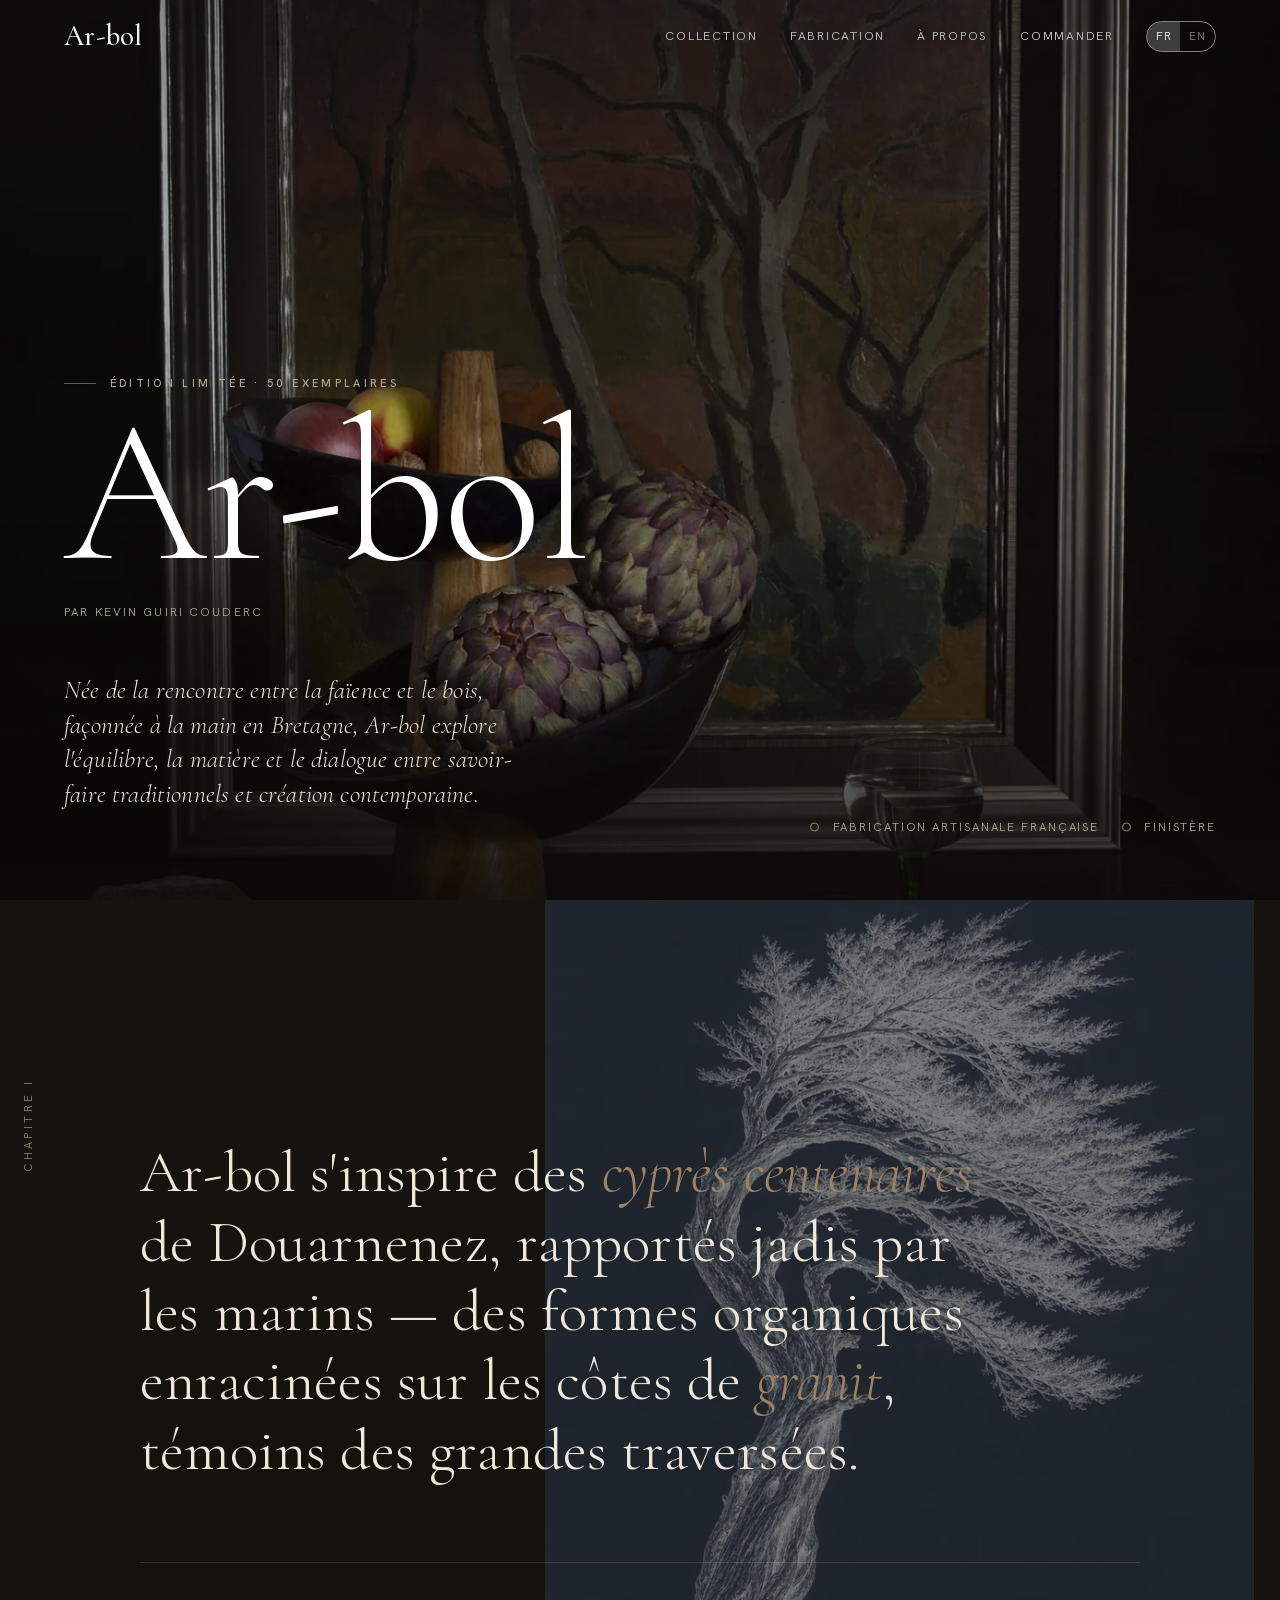
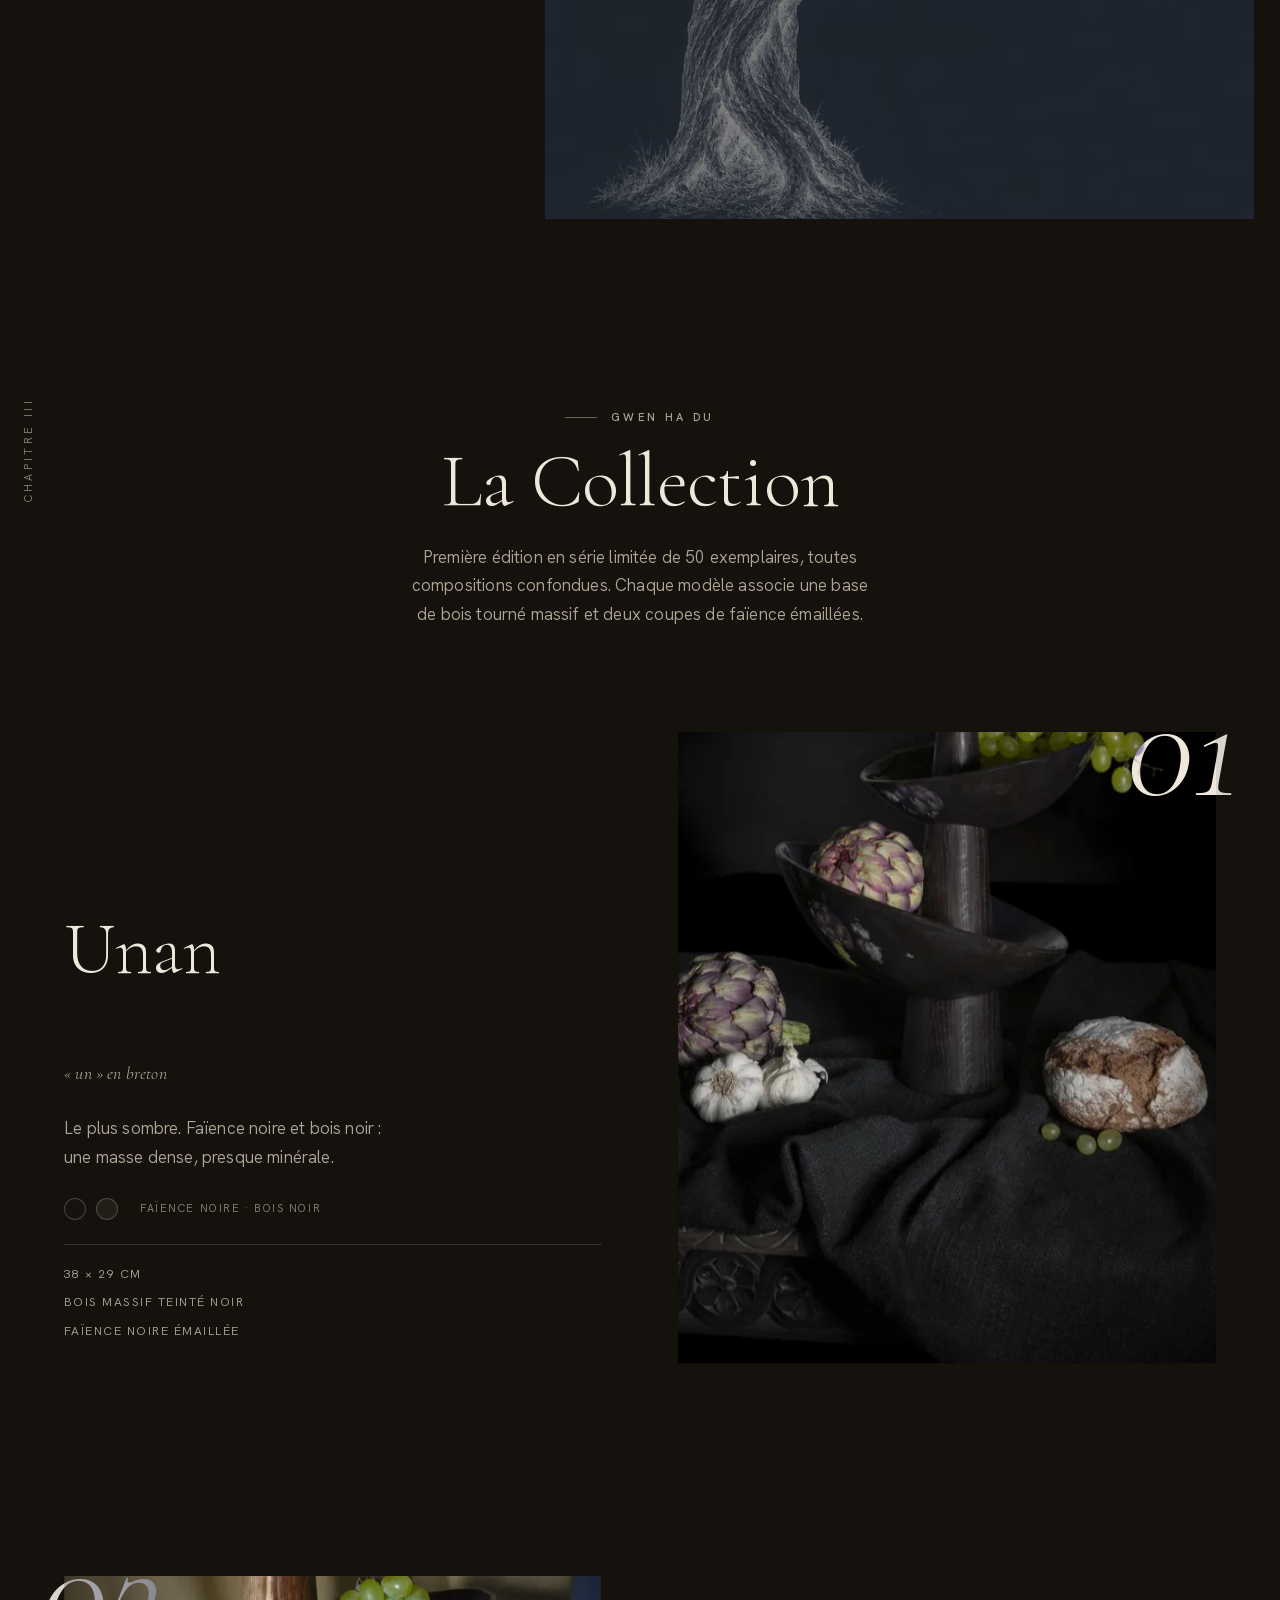
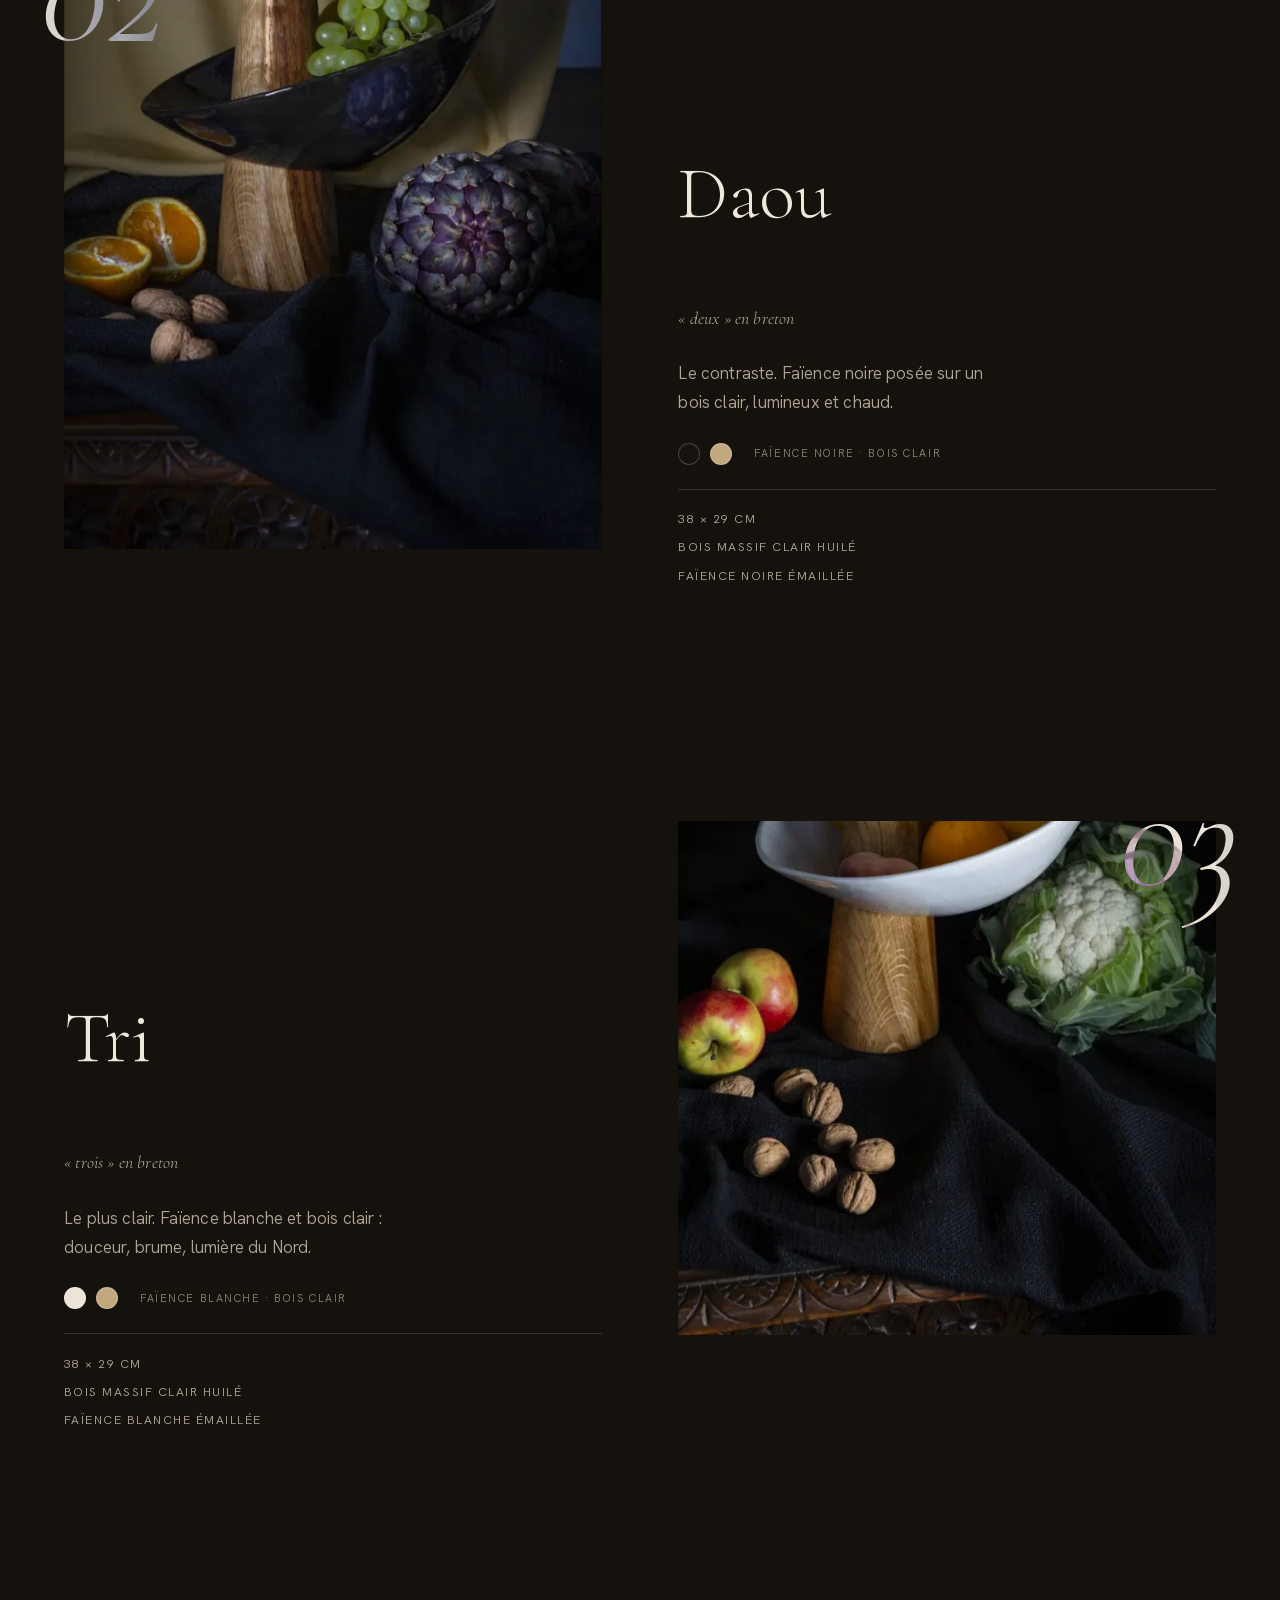
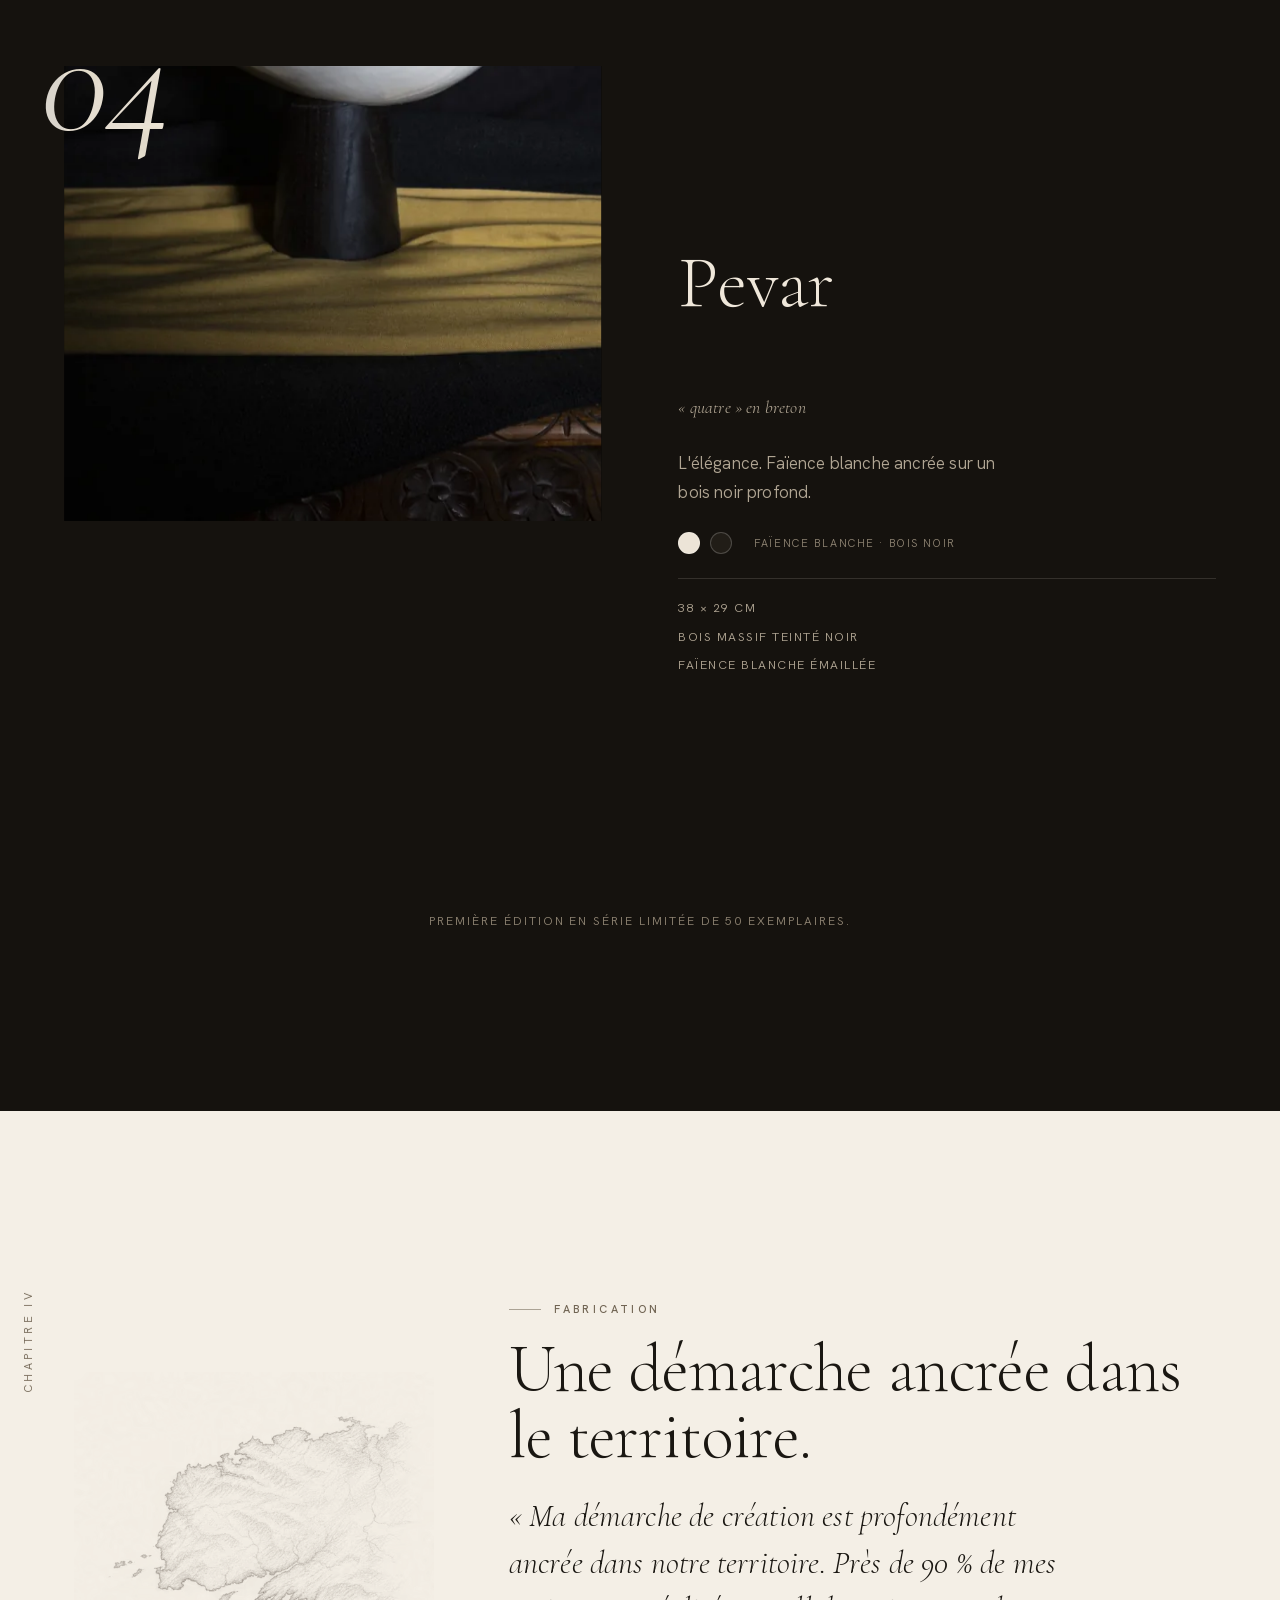
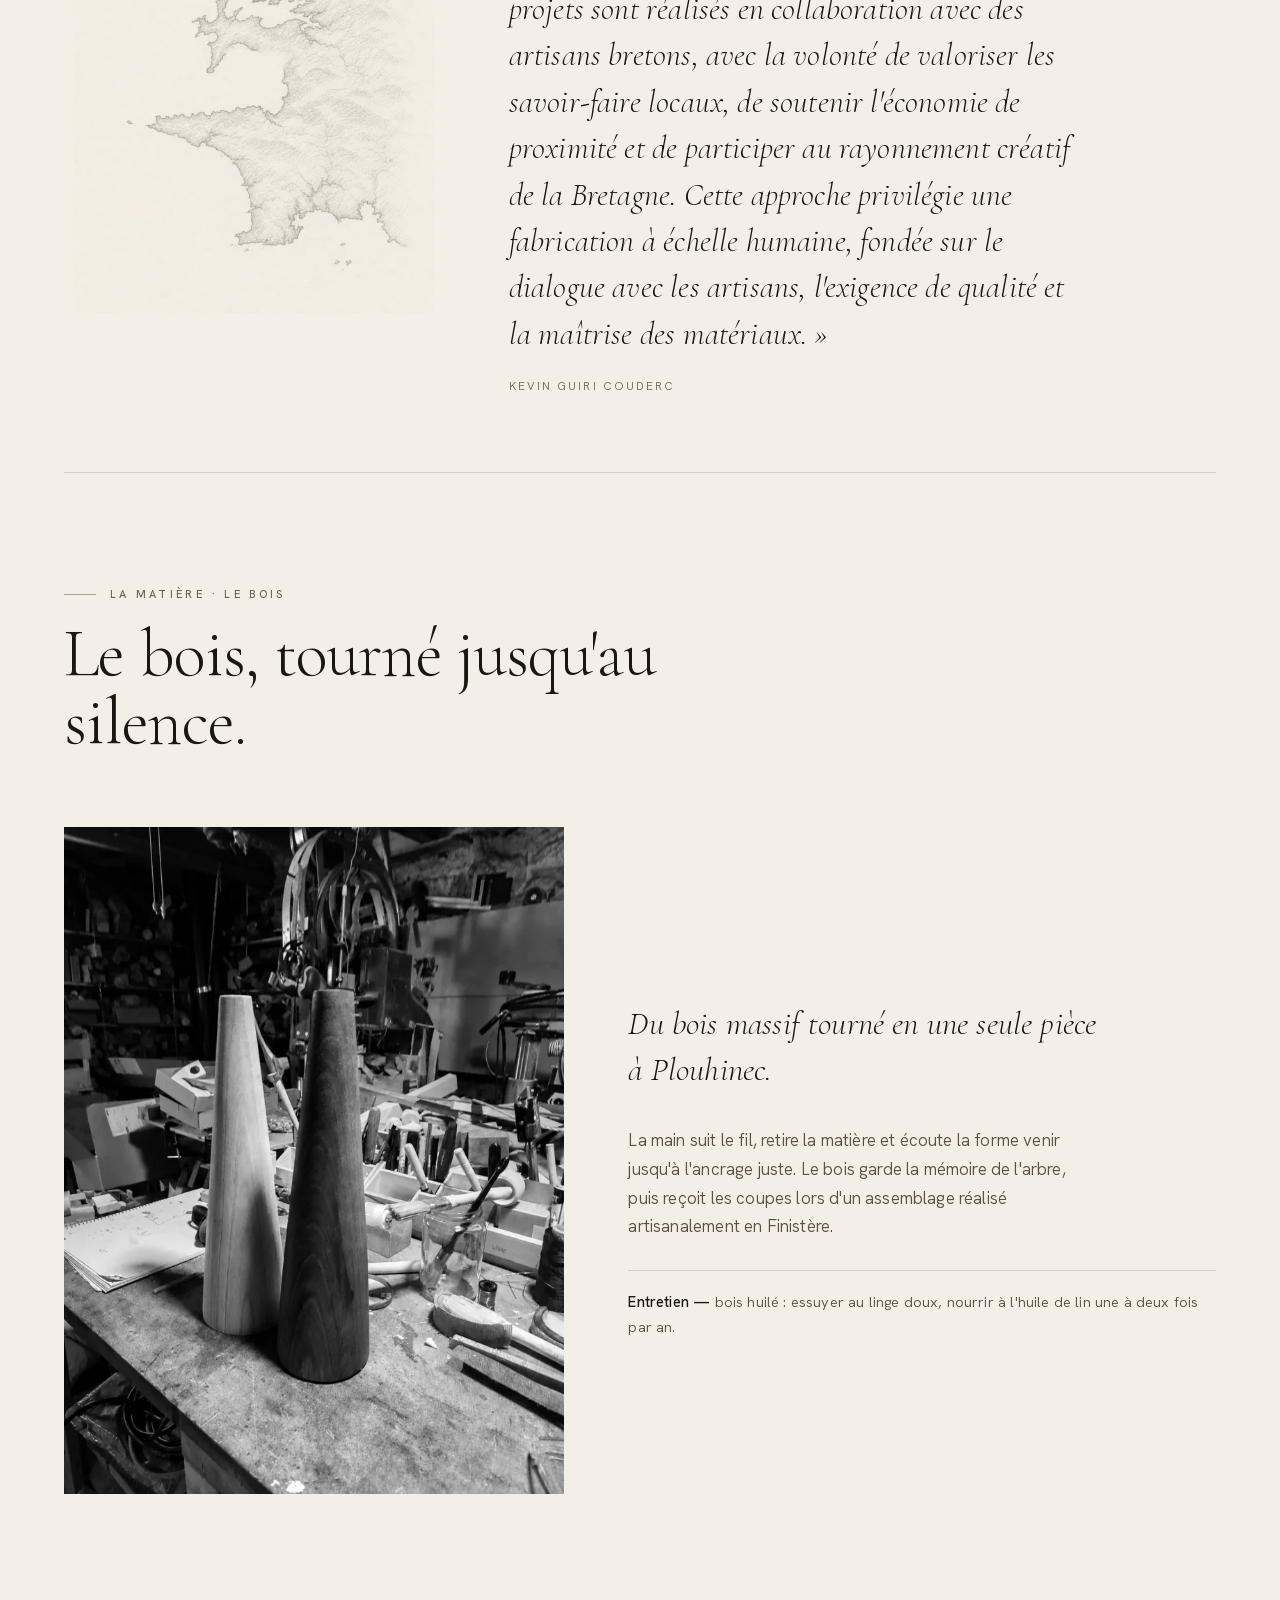
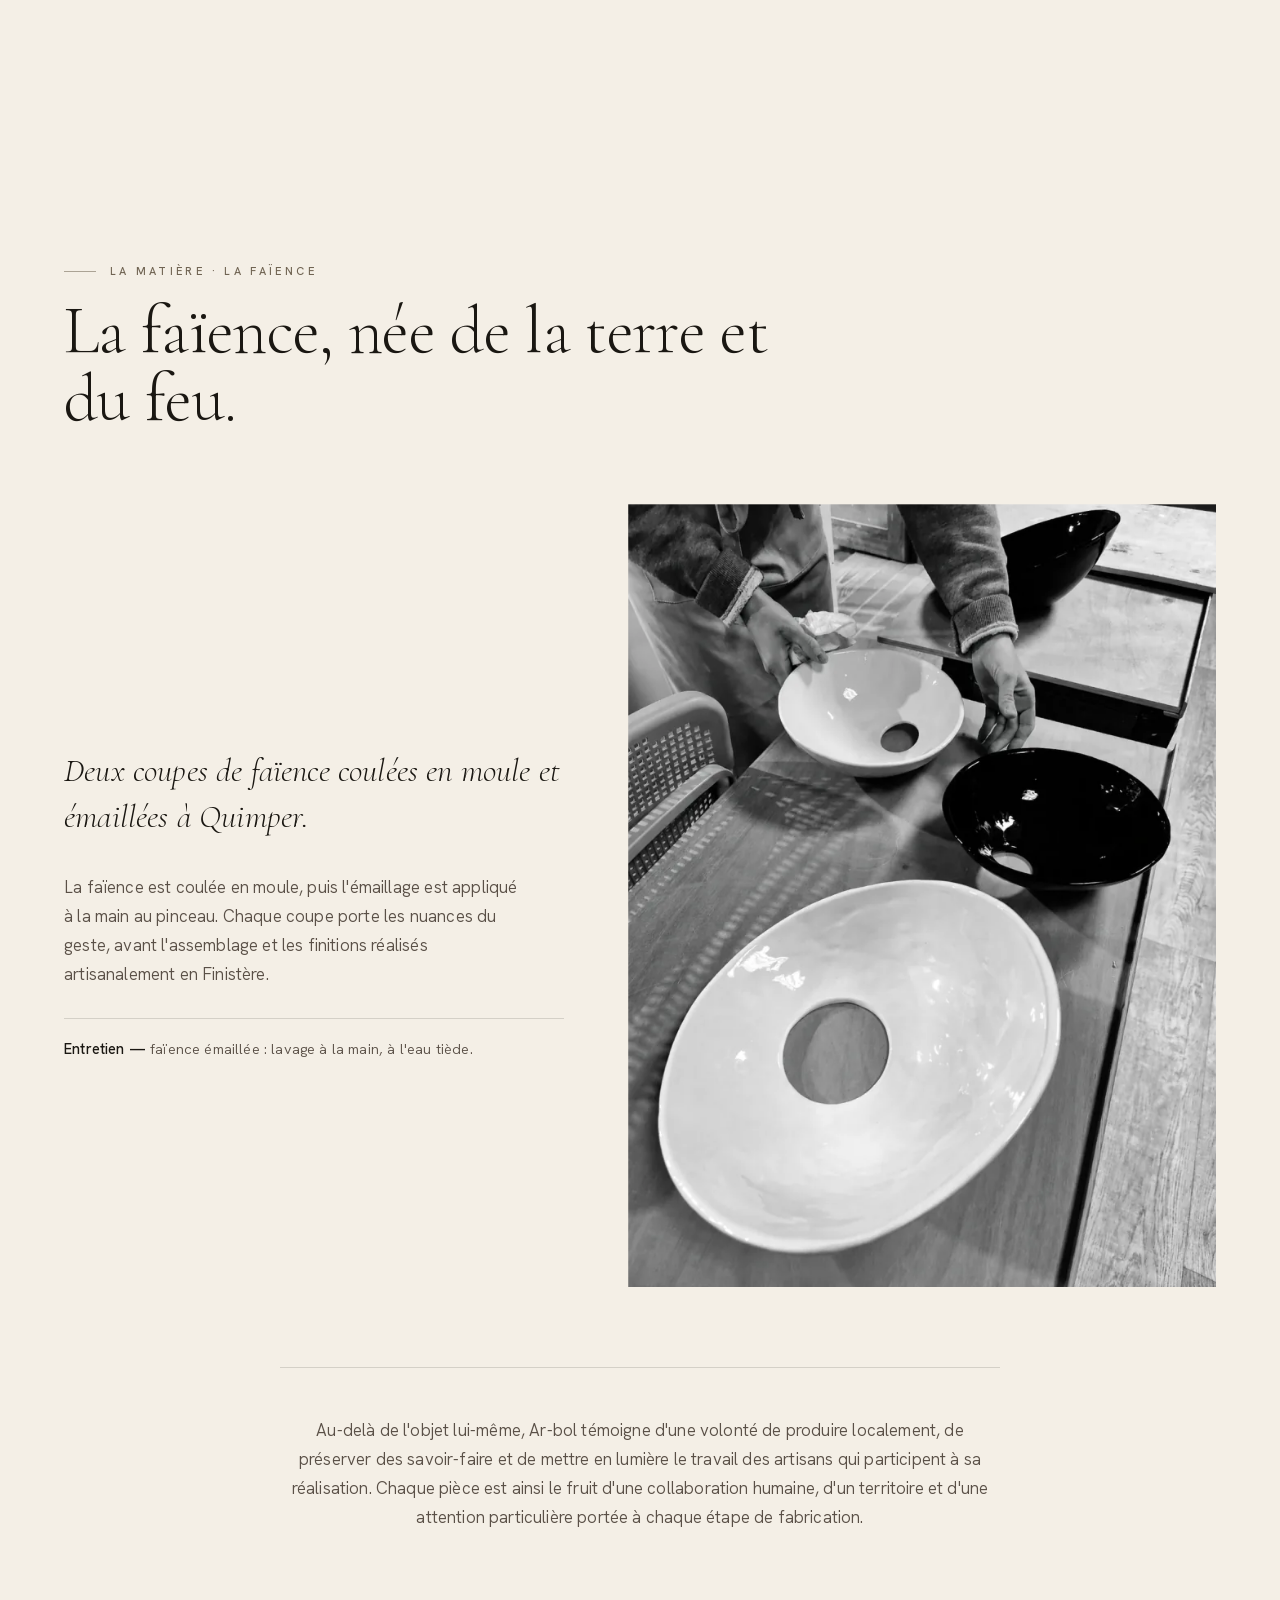
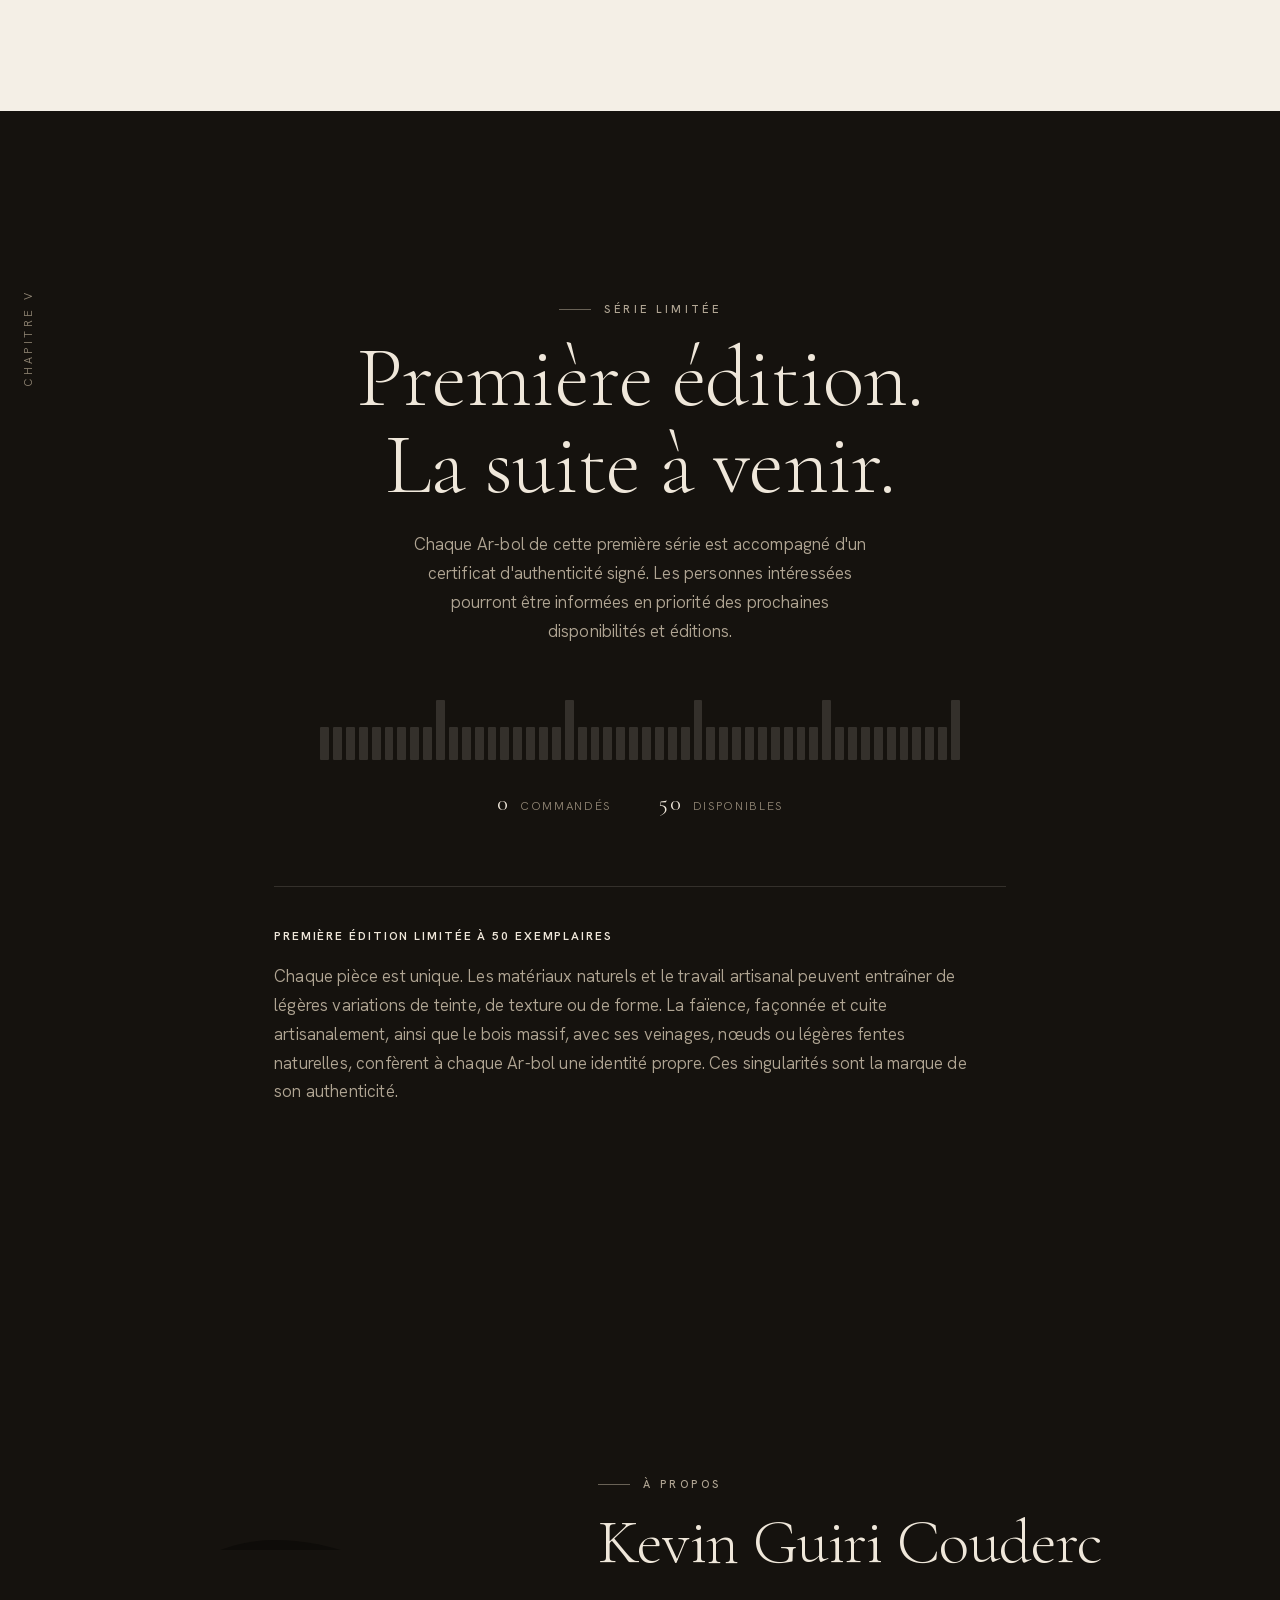
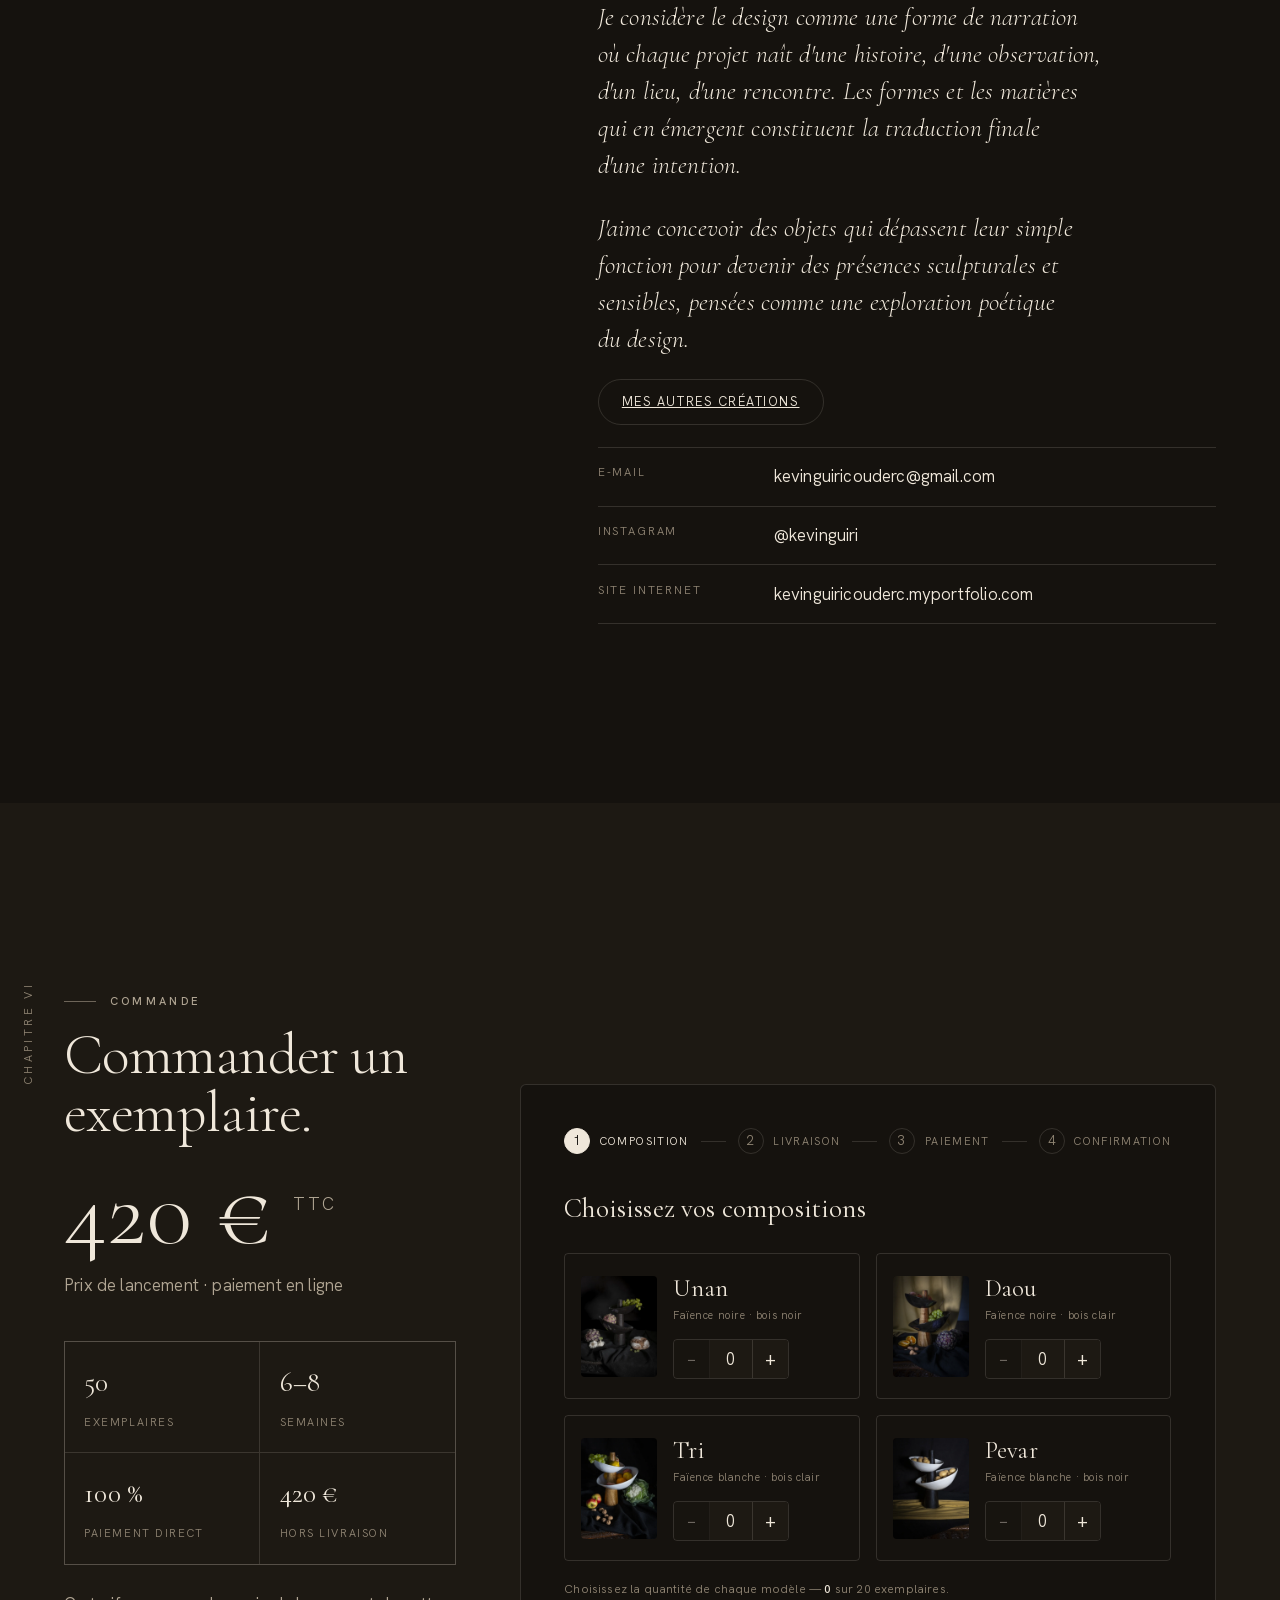
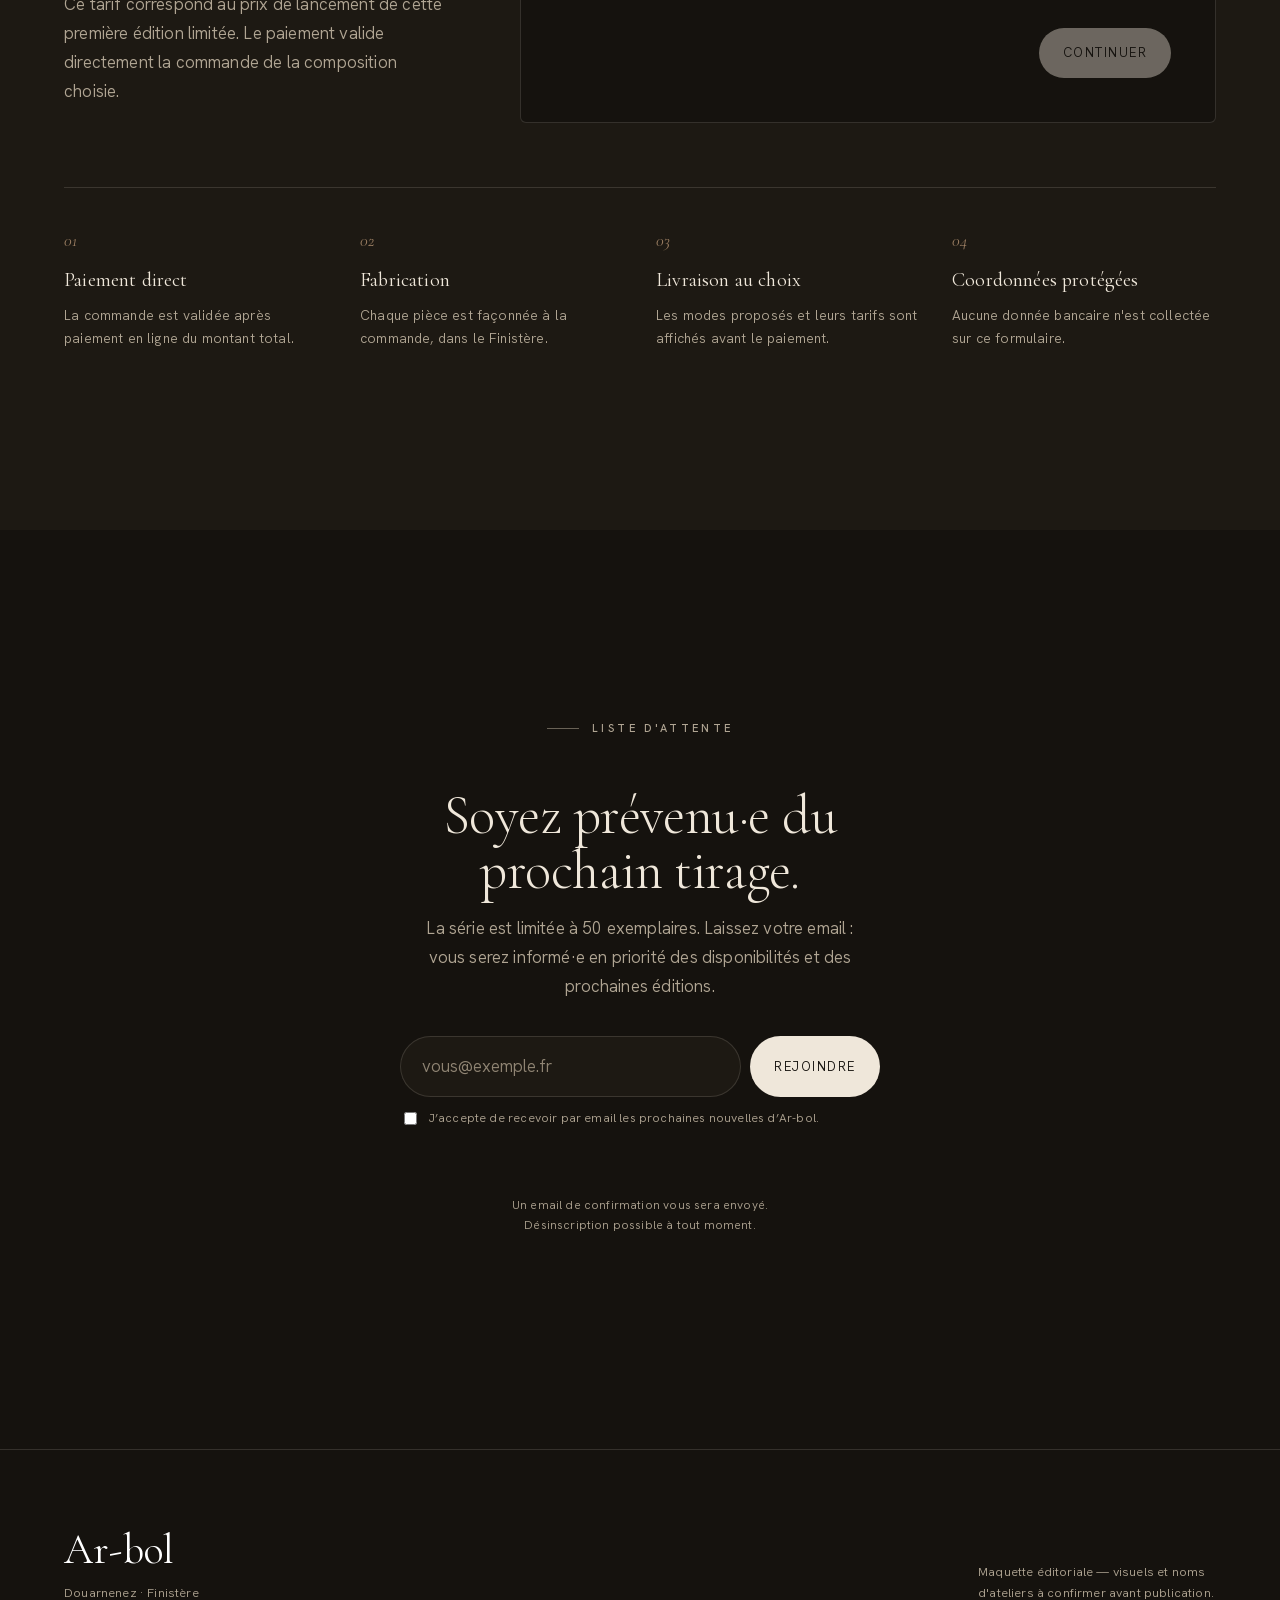
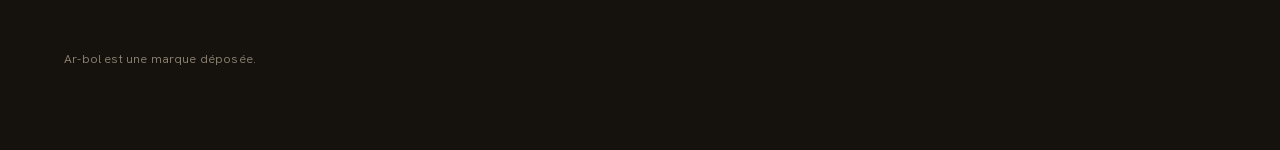
==== commit 276fc58a: "Rétablit les proportions de la carte du Finistère" ====
--- a/index.html
+++ b/index.html
@@ -31,7 +31,7 @@
 <link rel="preload" as="font" href="assets/fonts/cormorant-garamond-italic-latin.woff2" type="font/woff2" crossorigin>
 <link rel="preload" as="font" href="assets/fonts/hanken-grotesk-latin.woff2" type="font/woff2" crossorigin>
 <link rel="preload" as="image" href="assets/photo-hero-tableau-1400.webp" imagesrcset="assets/photo-hero-tableau-900.webp 900w, assets/photo-hero-tableau-1400.webp 1400w, assets/photo-hero-tableau.webp 1800w" imagesizes="100vw" type="image/webp" fetchpriority="high">
-<link rel="stylesheet" href="arbol-v2.css?v=seo-performance">
+<link rel="stylesheet" href="arbol-v2.css?v=finistere-ratio">
 <script type="application/ld+json">
 {
   "@context": "https://schema.org",
@@ -229,7 +229,7 @@
     <div class="wrap">
       <div class="fabrication-intro reveal">
         <img class="fabrication-map" src="assets/ill-finistere-512.avif"
-          srcset="assets/ill-finistere-320.avif 320w, assets/ill-finistere-512.avif 512w"
+          srcset="assets/ill-finistere-320.avif 320w, assets/ill-finistere-512.avif 512w, assets/ill-finistere-1023.avif 1023w"
           sizes="(max-width: 700px) 68vw, 32vw" width="1023" height="1537" loading="lazy" decoding="async" alt="" aria-hidden="true">
         <div>
           <p class="eyebrow"><span lang="fr">Fabrication</span><span lang="en">Craft</span></p>
--- a/arbol-v2.css
+++ b/arbol-v2.css
@@ -556,6 +556,7 @@
 }
 .fabrication-map {
   width: min(100%, 360px);
+  height: auto;
   justify-self: center;
   opacity: 0.68;
   mix-blend-mode: multiply;
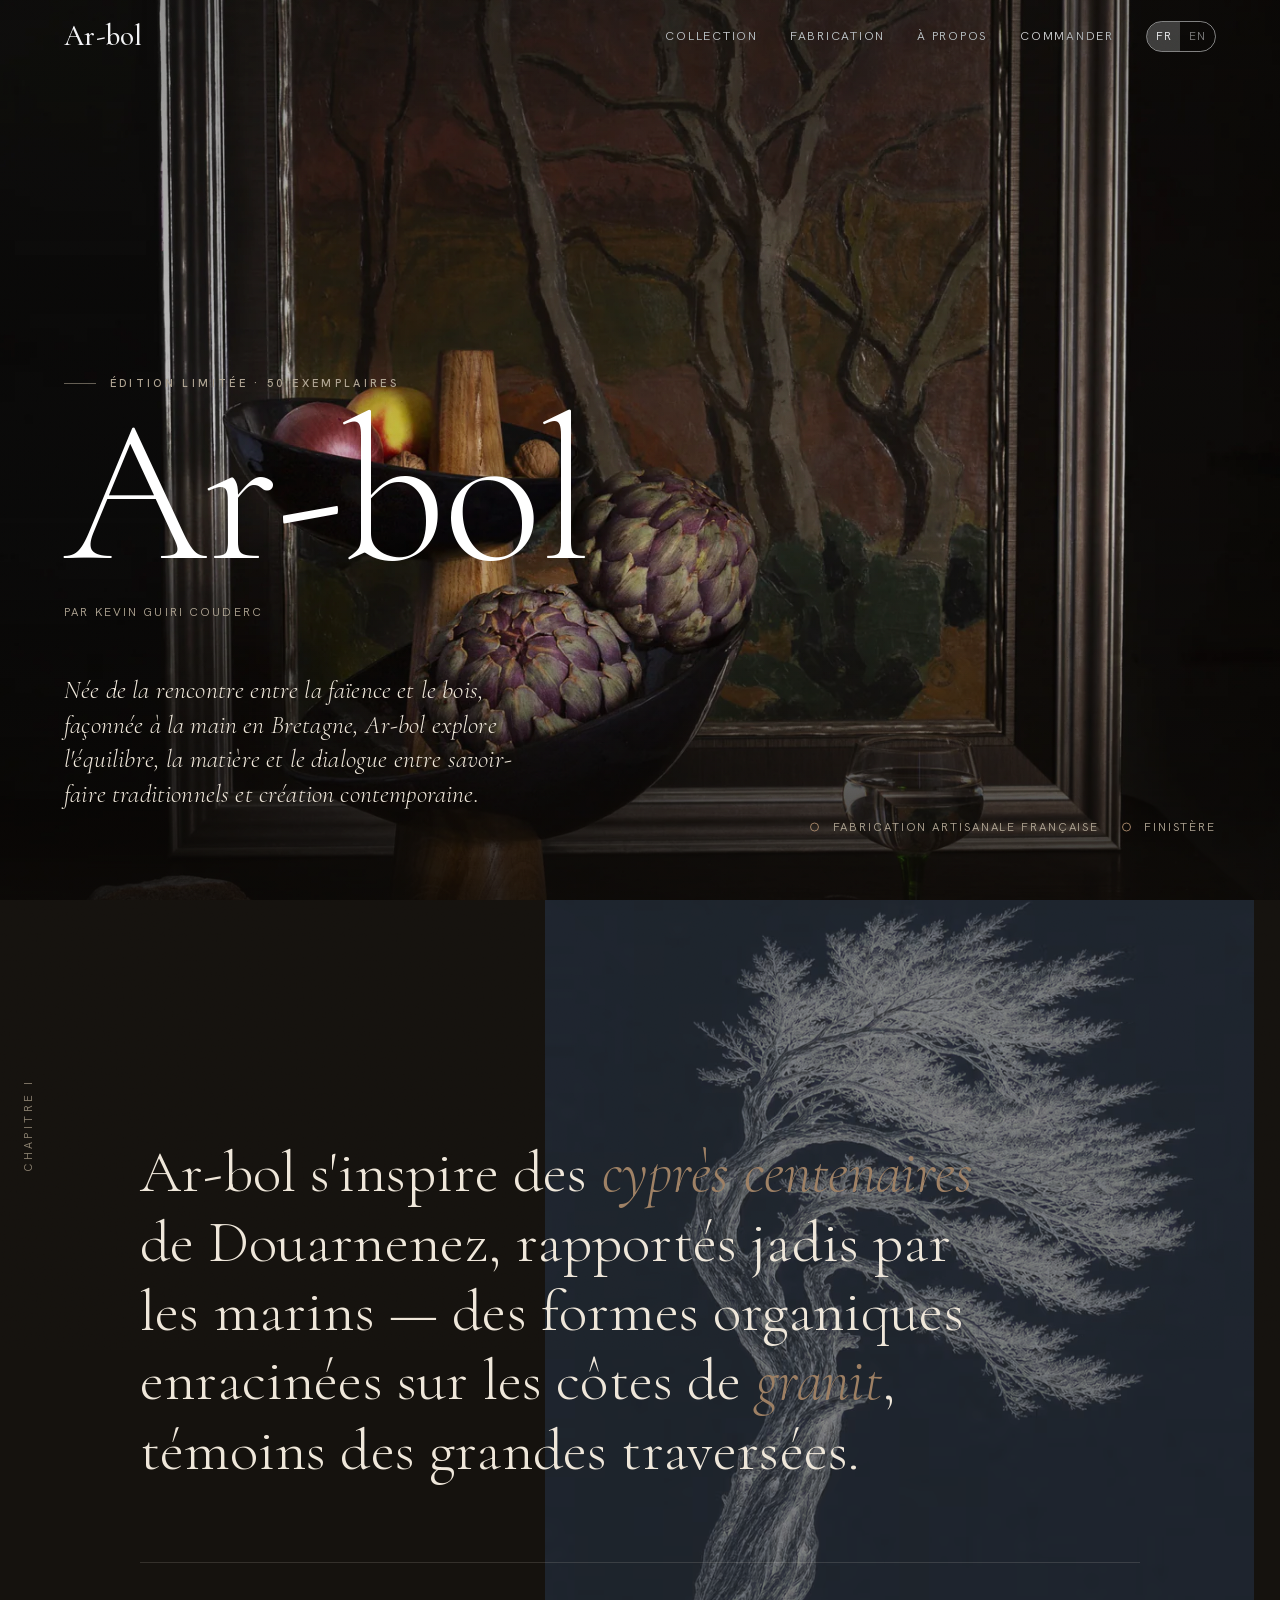
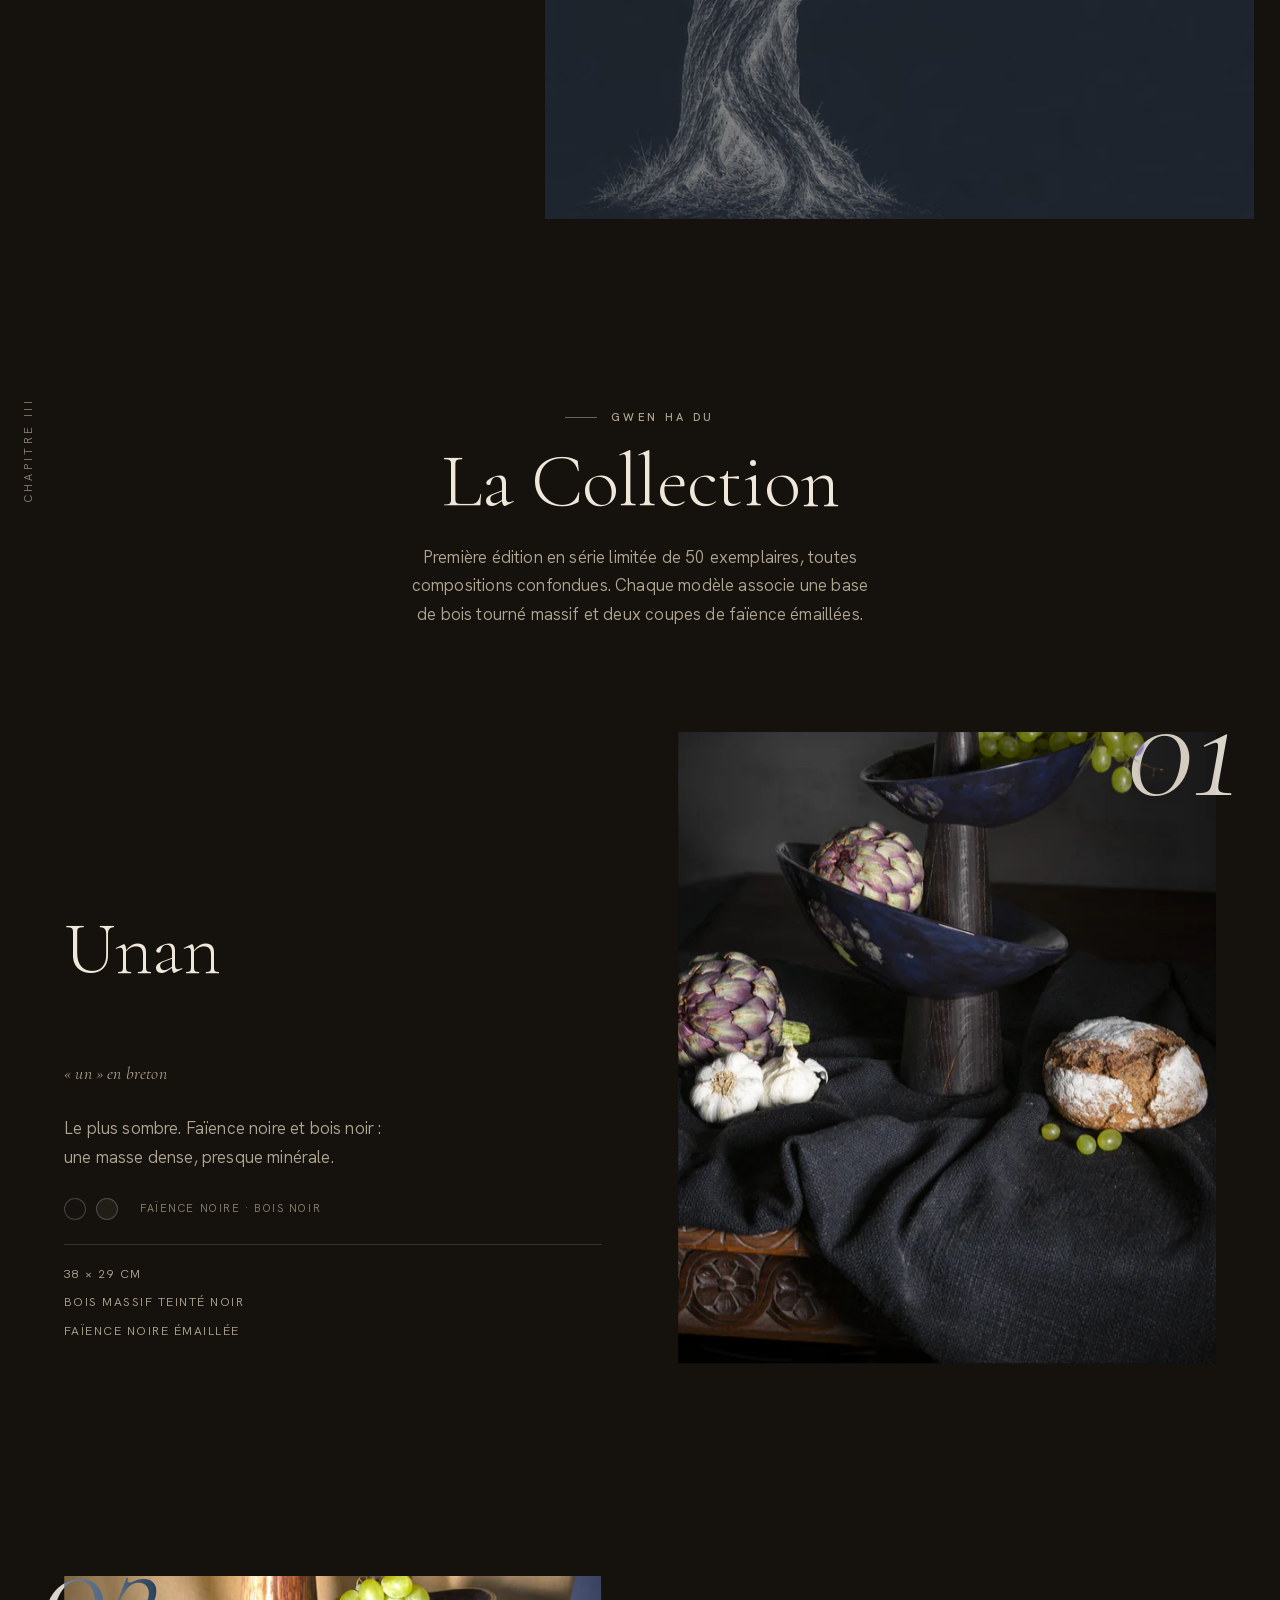
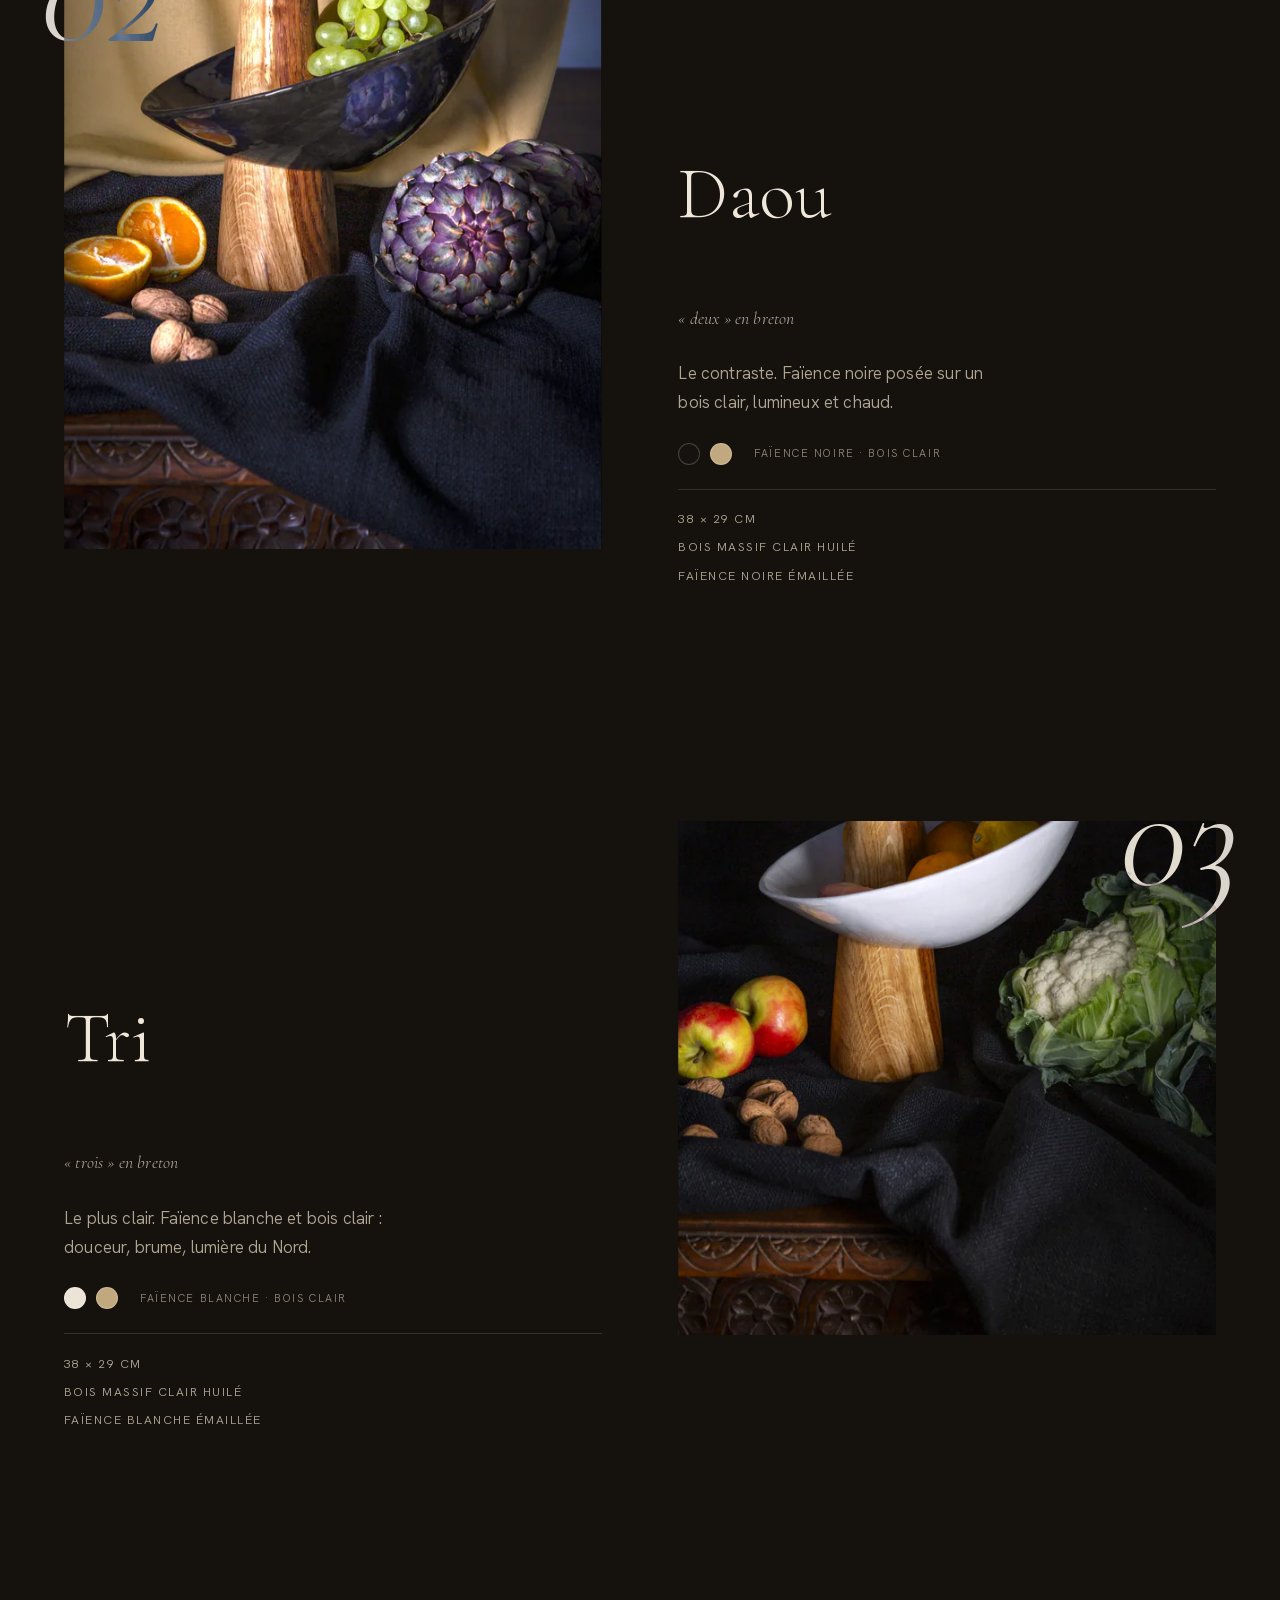
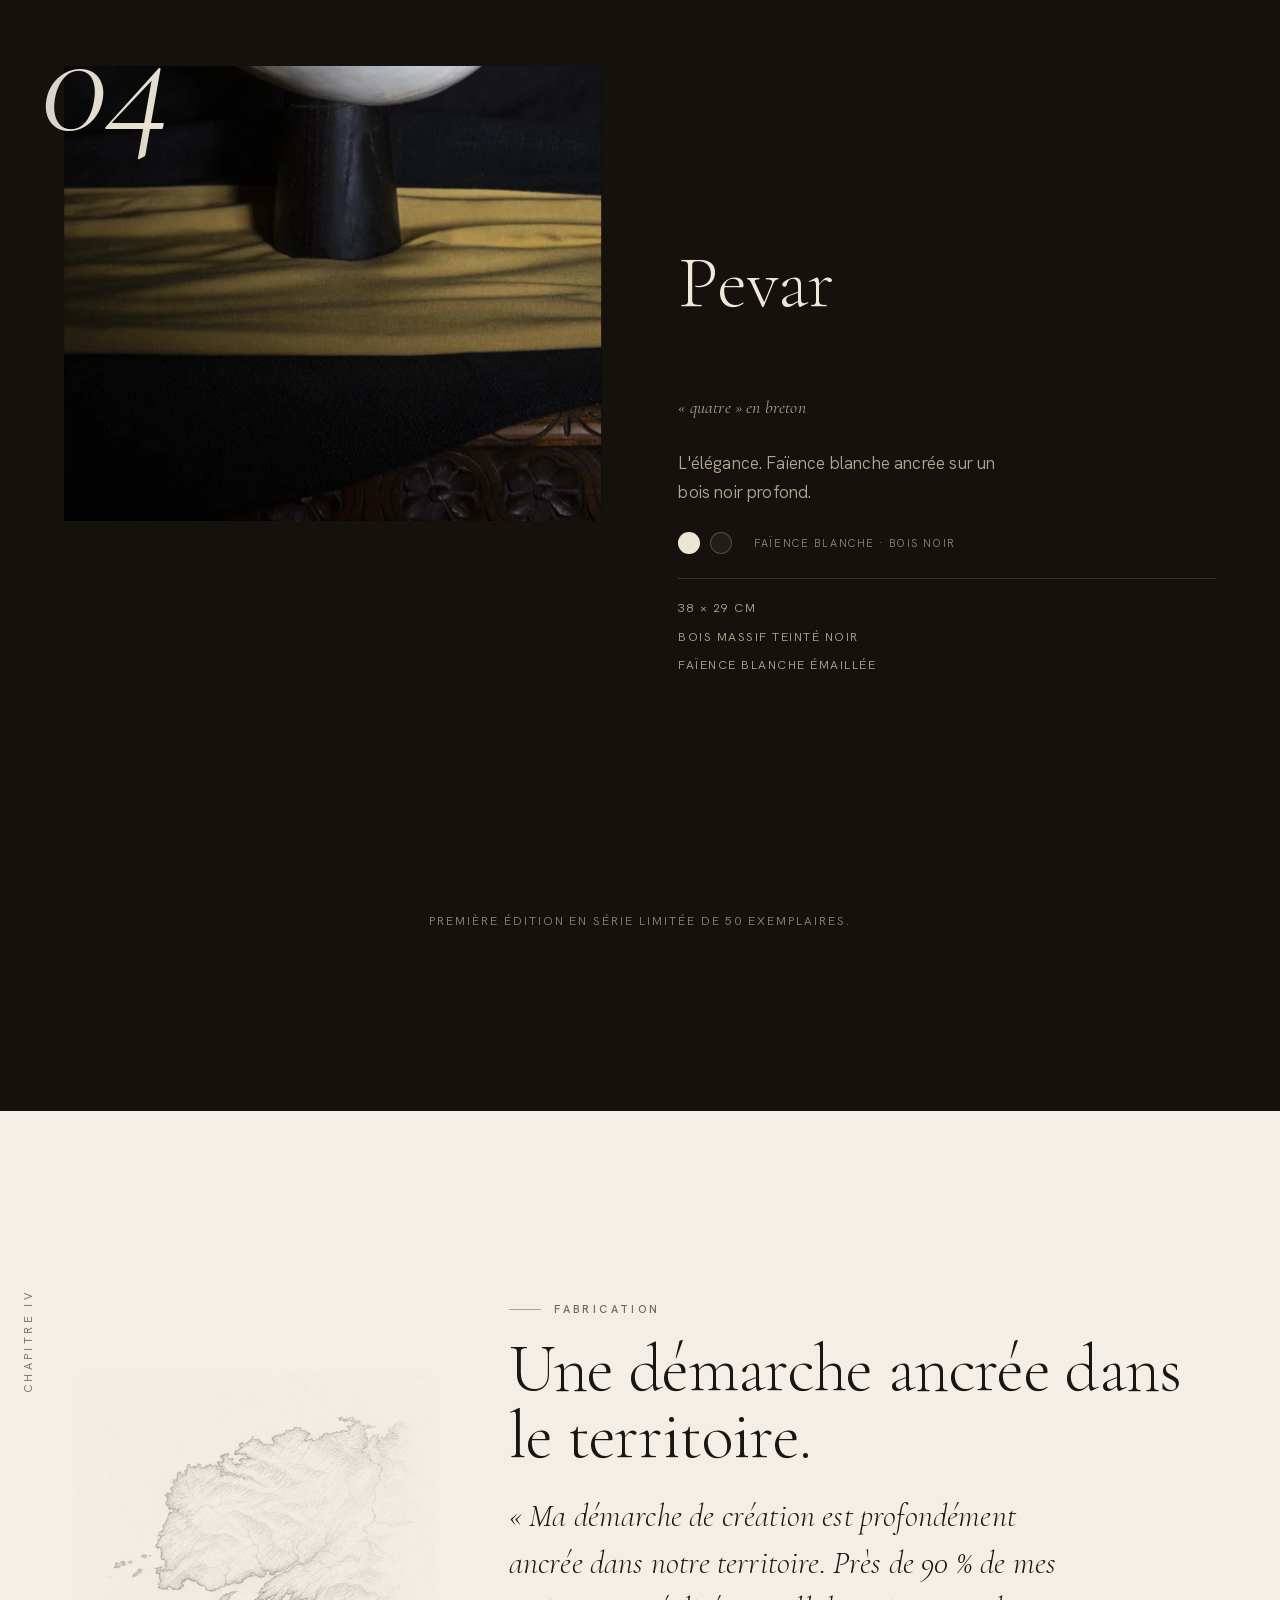
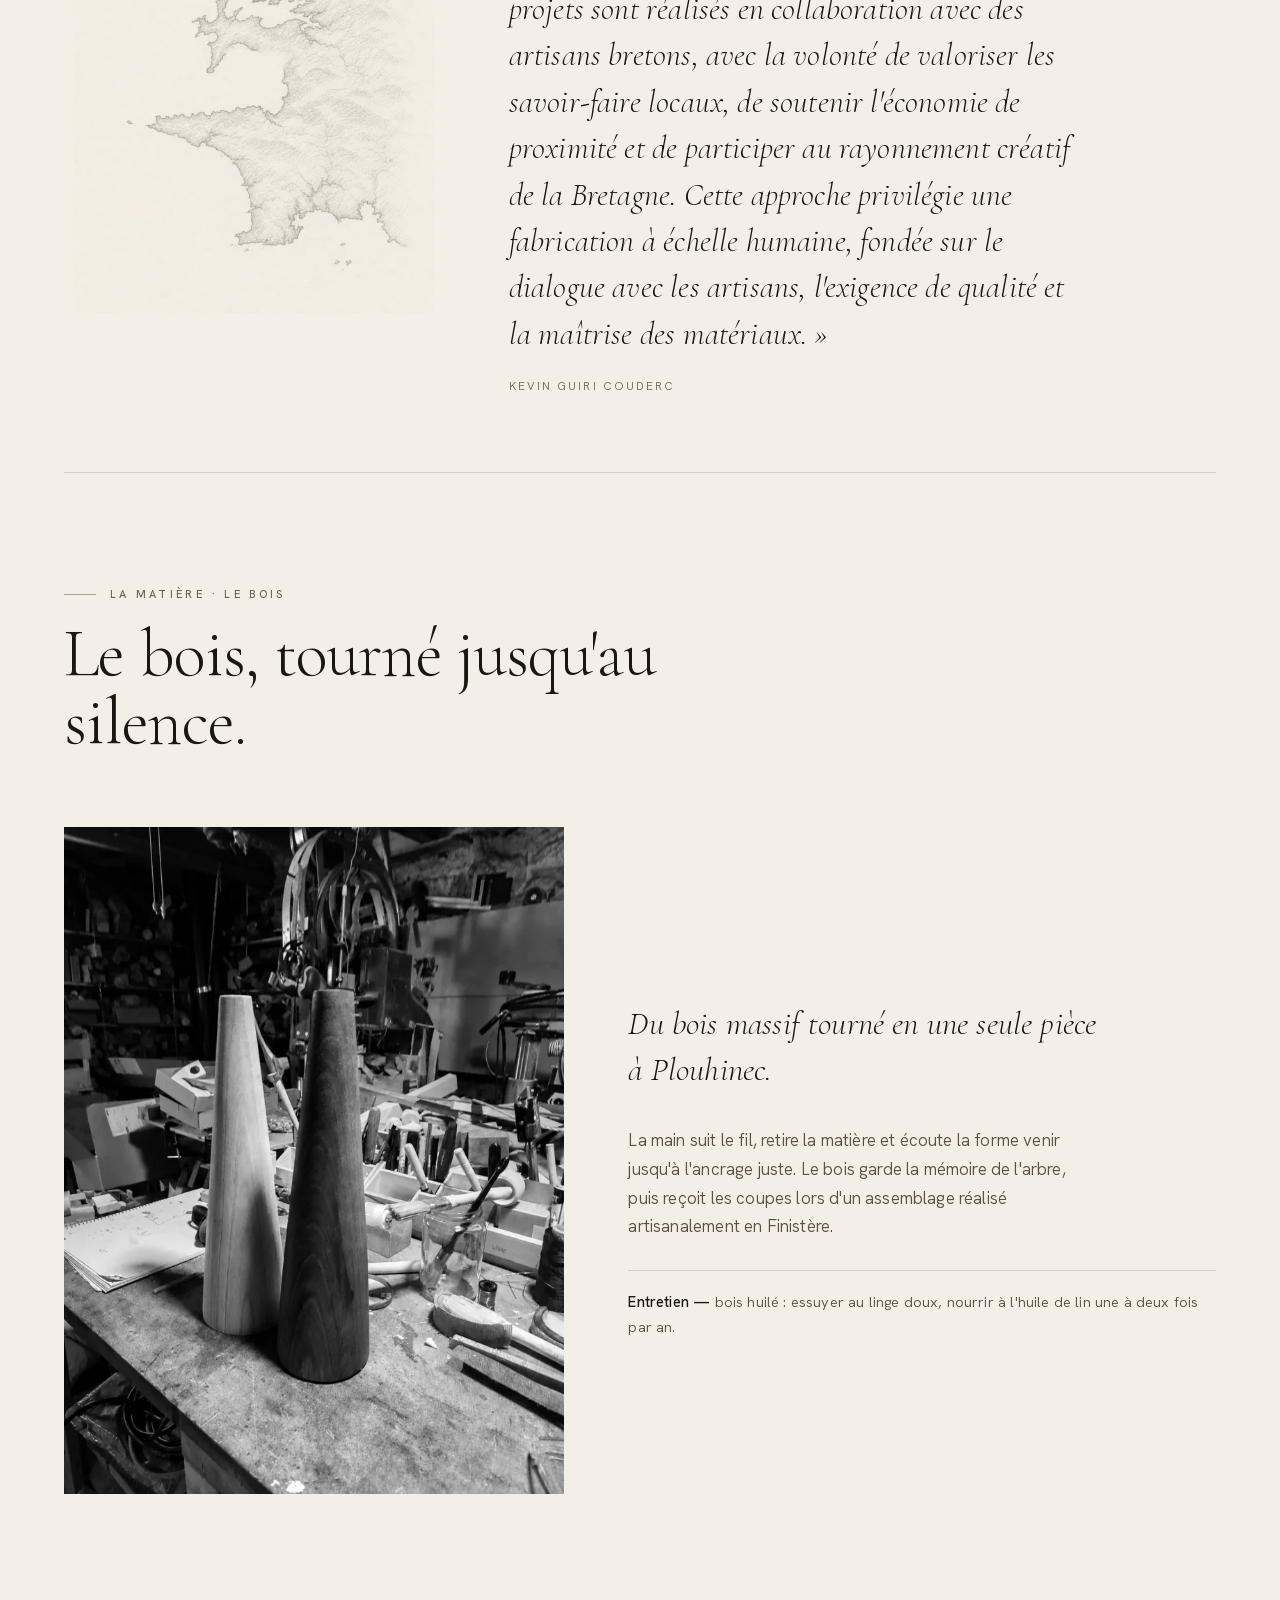
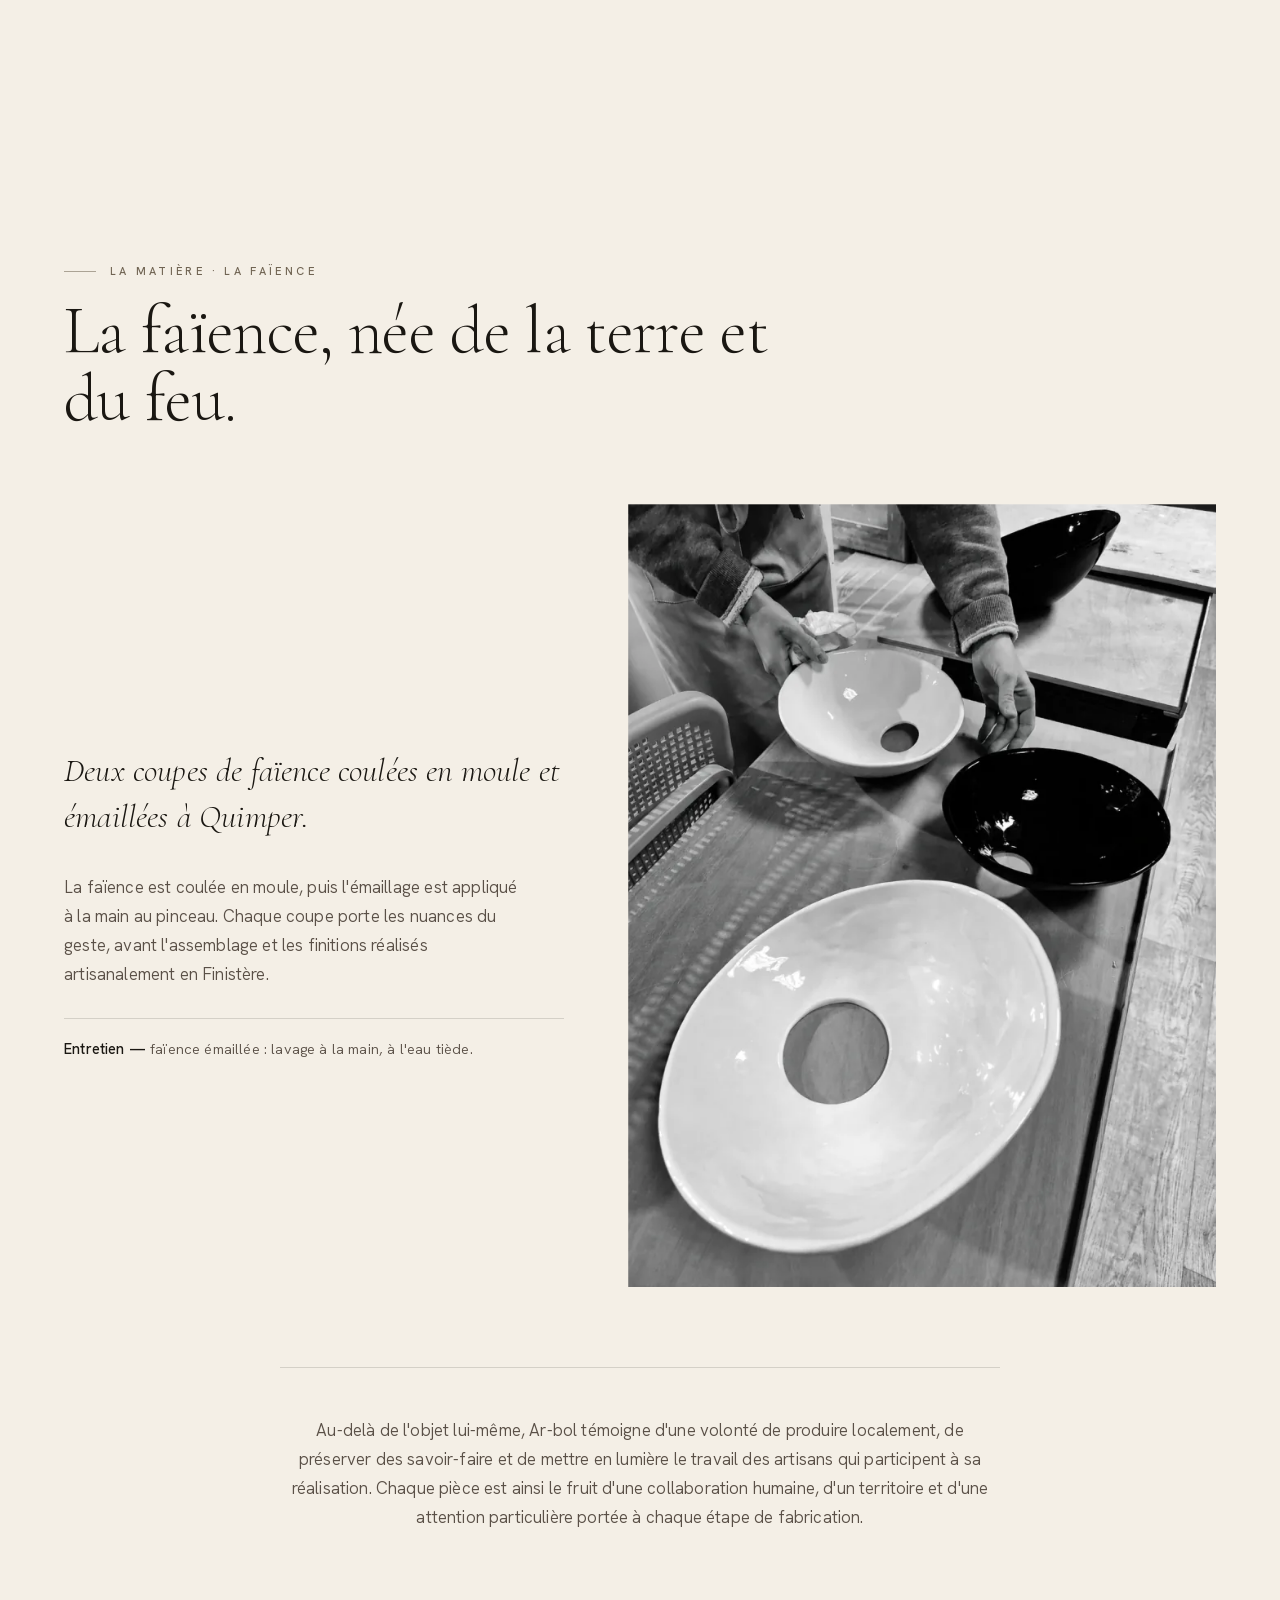
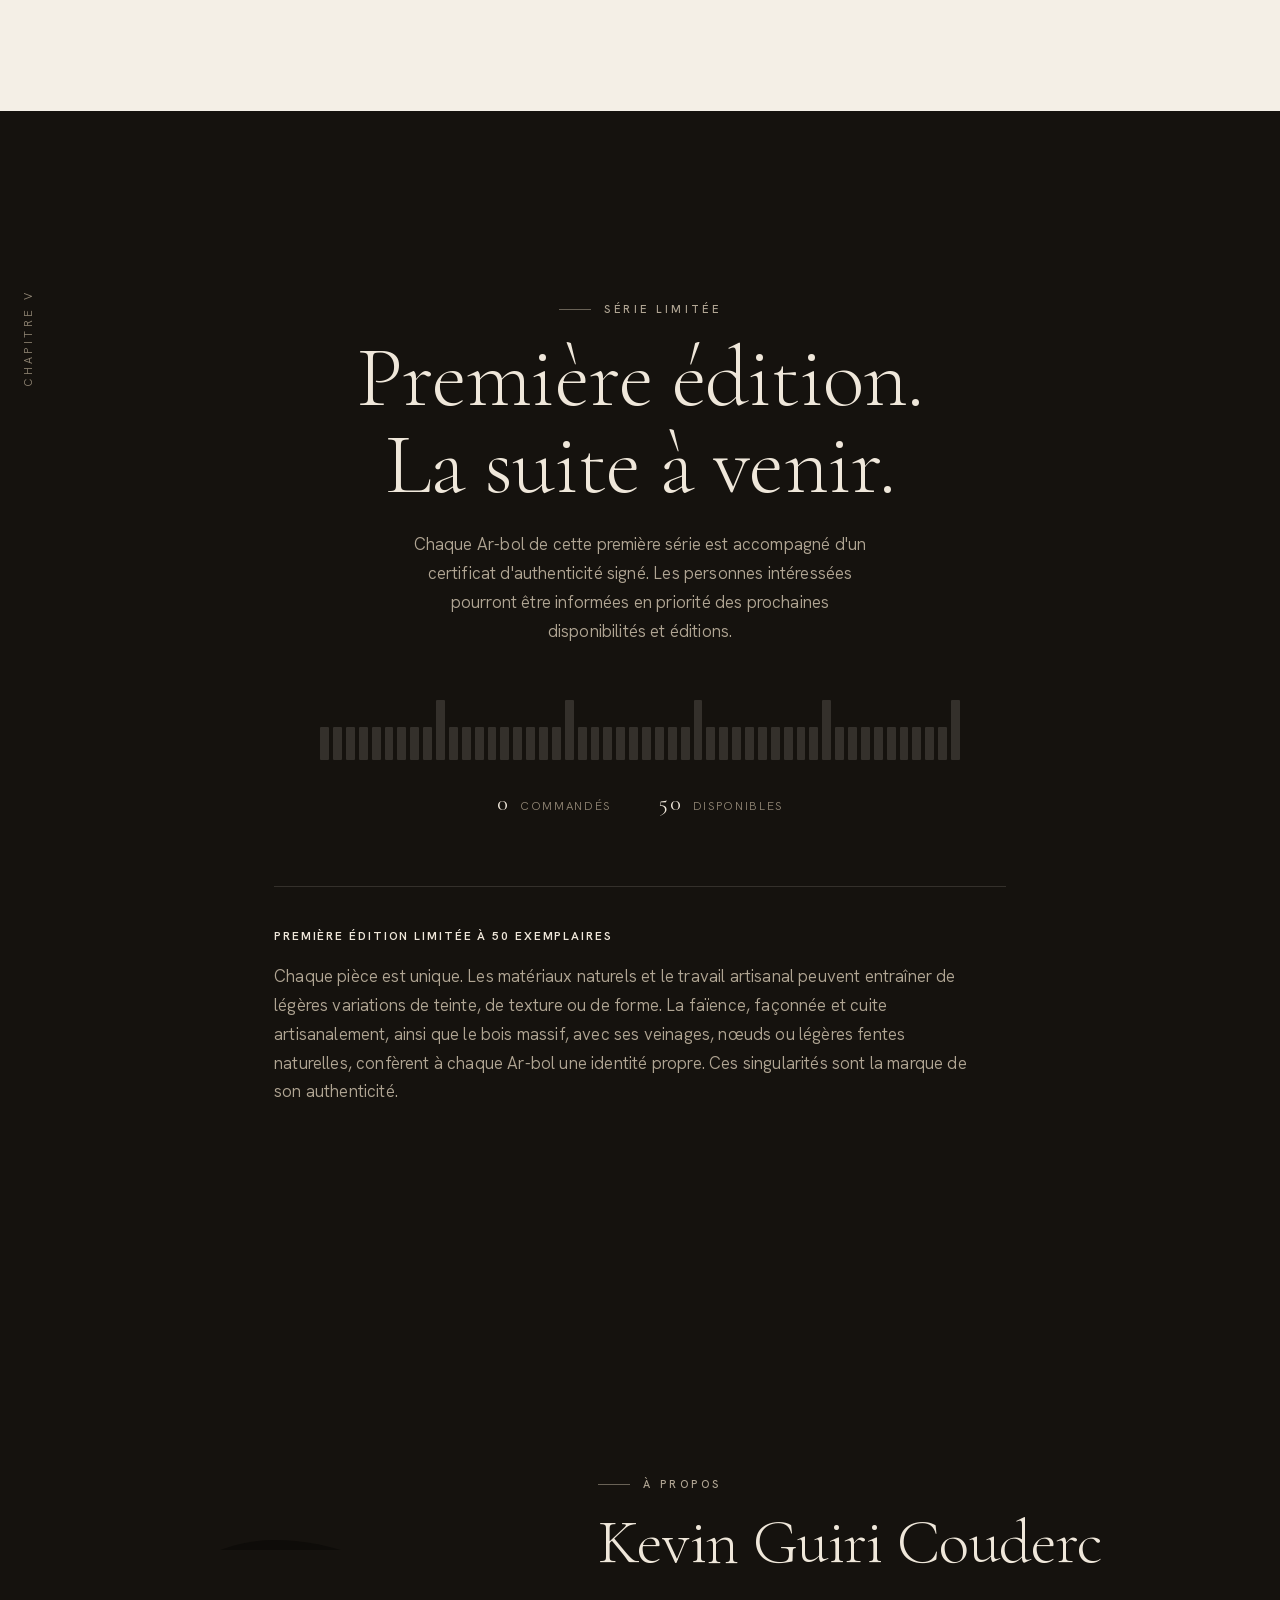
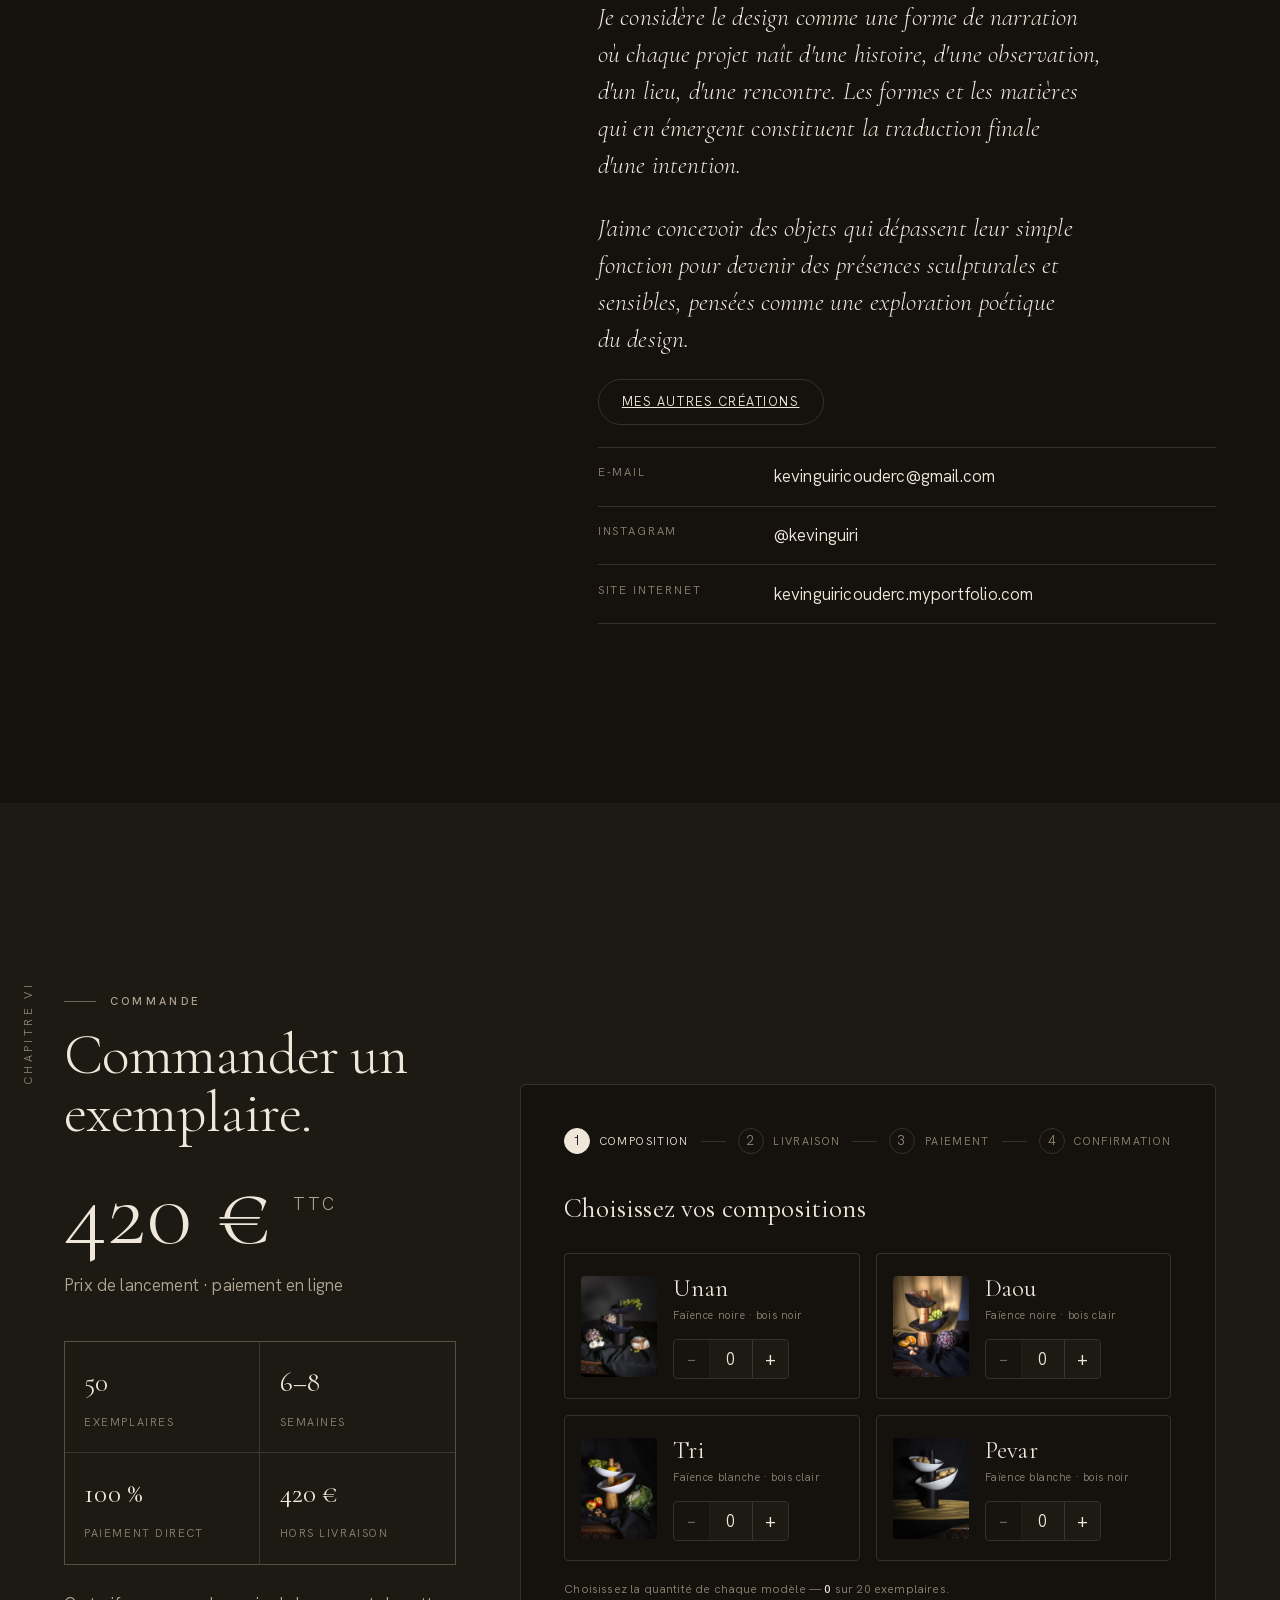
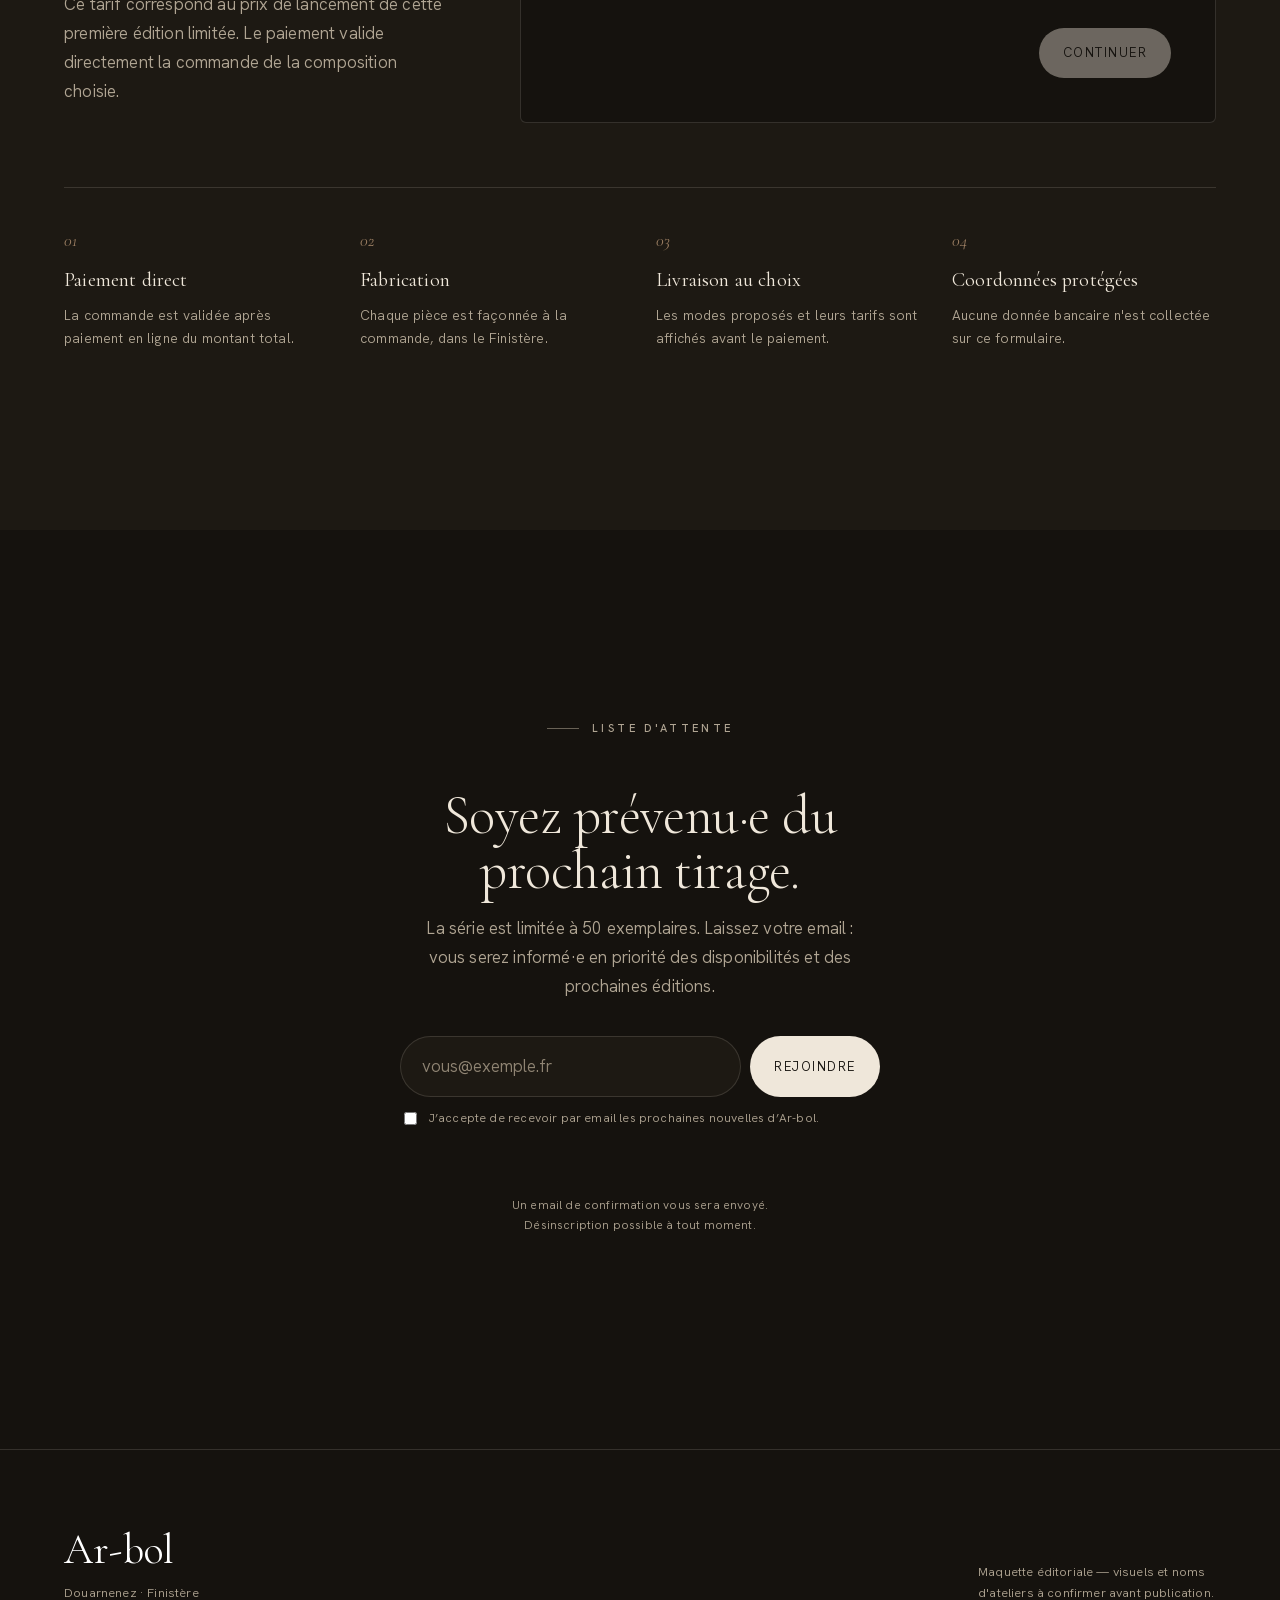
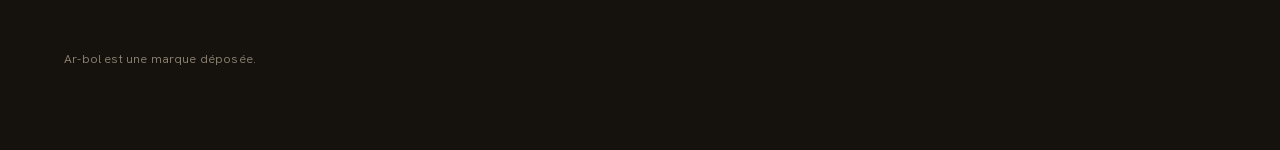
==== commit 22538c02: "Actualise les photographies Ar-bol" ====
--- a/index.html
+++ b/index.html
@@ -16,16 +16,16 @@
 <meta property="og:url" content="https://ar-bol.fr/">
 <meta property="og:title" content="Ar-bol — Coupe à fruits sculpturale">
 <meta property="og:description" content="Ar-bol, coupe à fruits sculpturale en édition limitée à 50 exemplaires, fabriquée artisanalement dans le Finistère.">
-<meta property="og:image" content="https://ar-bol.fr/assets/photo-tri-blanc-bois-clair.webp">
+<meta property="og:image" content="https://ar-bol.fr/assets/photo-partage.webp">
 <meta property="og:image:type" content="image/webp">
-<meta property="og:image:width" content="1350">
-<meta property="og:image:height" content="1800">
-<meta property="og:image:alt" content="Ar-bol Tri, coupe à fruits en faïence blanche et bois clair.">
+<meta property="og:image:width" content="1080">
+<meta property="og:image:height" content="1440">
+<meta property="og:image:alt" content="Ar-bol Pevar, coupe à fruits en faïence blanche et bois noir.">
 <meta name="twitter:card" content="summary_large_image">
 <meta name="twitter:title" content="Ar-bol — Coupe à fruits sculpturale">
 <meta name="twitter:description" content="Ar-bol, coupe à fruits sculpturale en édition limitée à 50 exemplaires, fabriquée artisanalement dans le Finistère.">
-<meta name="twitter:image" content="https://ar-bol.fr/assets/photo-tri-blanc-bois-clair.webp">
-<meta name="twitter:image:alt" content="Ar-bol Tri, coupe à fruits en faïence blanche et bois clair.">
+<meta name="twitter:image" content="https://ar-bol.fr/assets/photo-partage.webp">
+<meta name="twitter:image:alt" content="Ar-bol Pevar, coupe à fruits en faïence blanche et bois noir.">
 <meta name="chatweb-api-base" content="https://api.chatweb.app/api/v1/sites/ar-bol">
 <link rel="preload" as="font" href="assets/fonts/cormorant-garamond-latin.woff2" type="font/woff2" crossorigin>
 <link rel="preload" as="font" href="assets/fonts/cormorant-garamond-italic-latin.woff2" type="font/woff2" crossorigin>
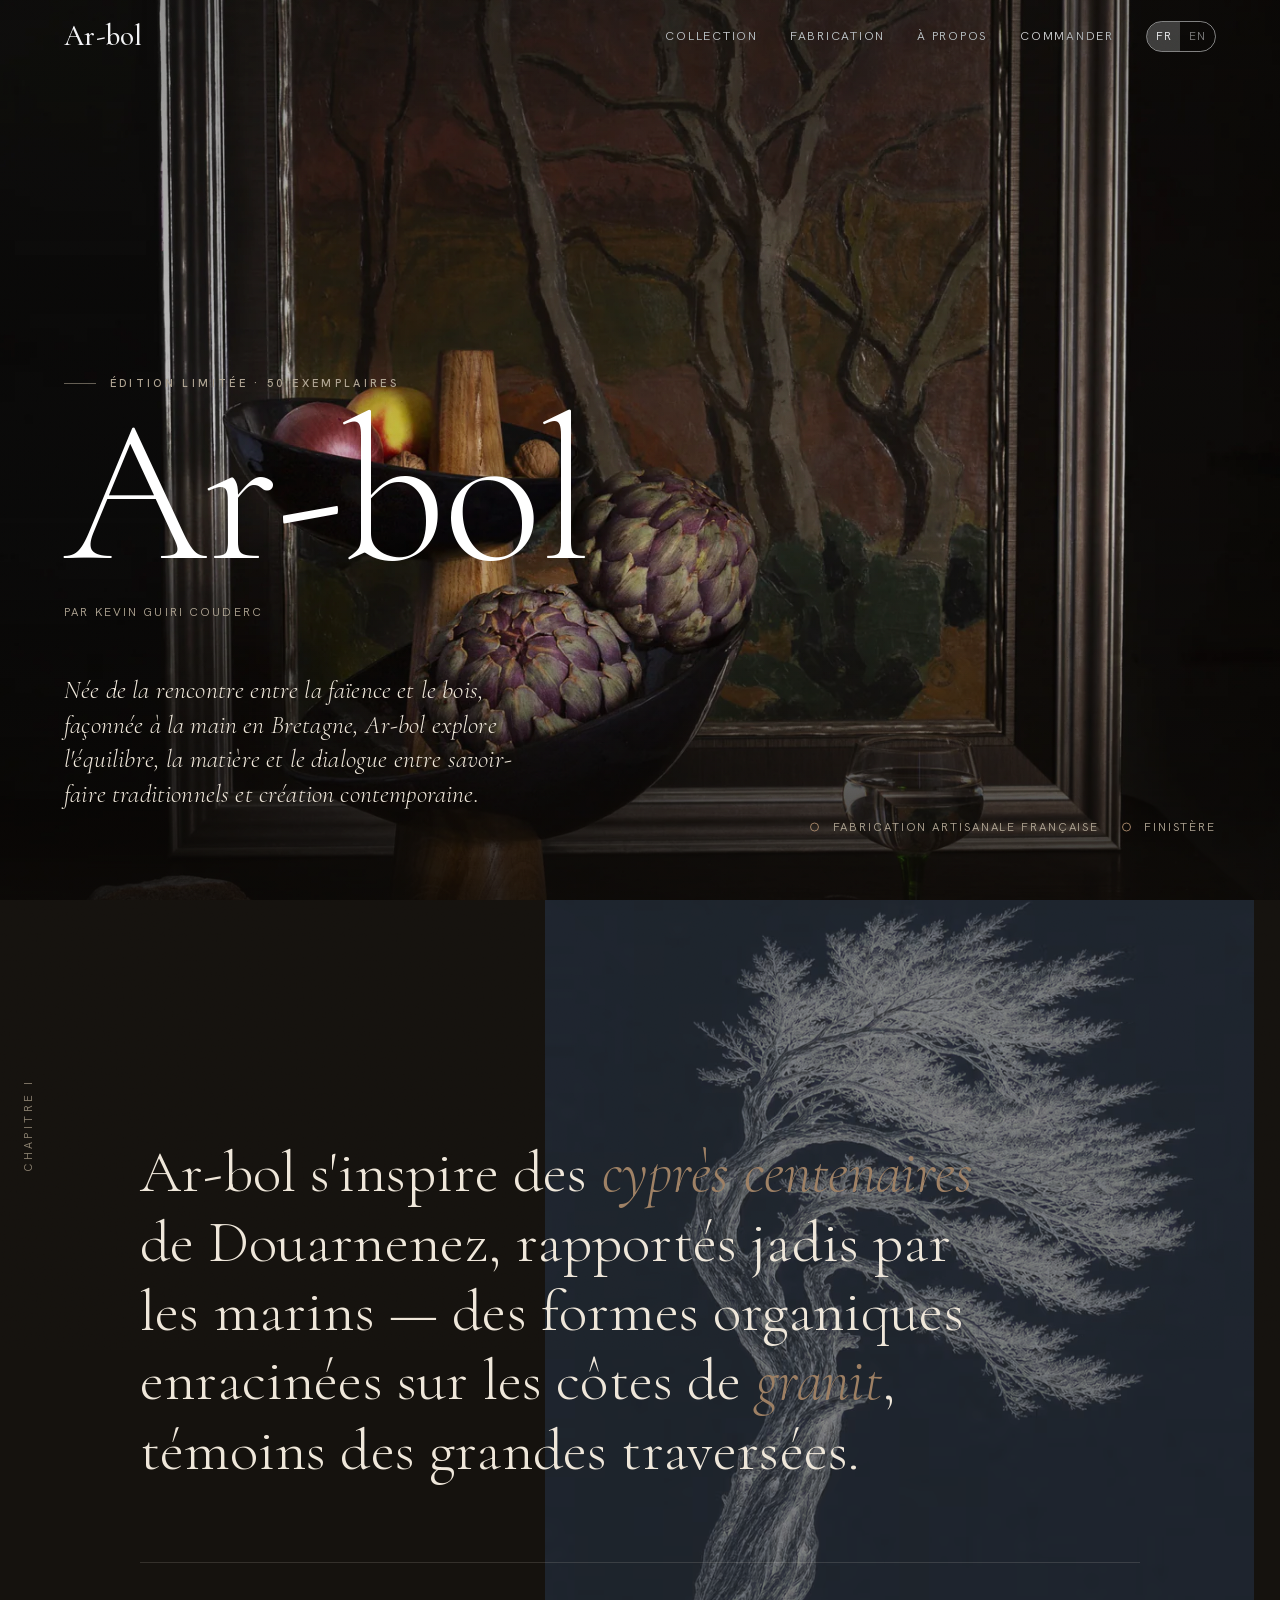
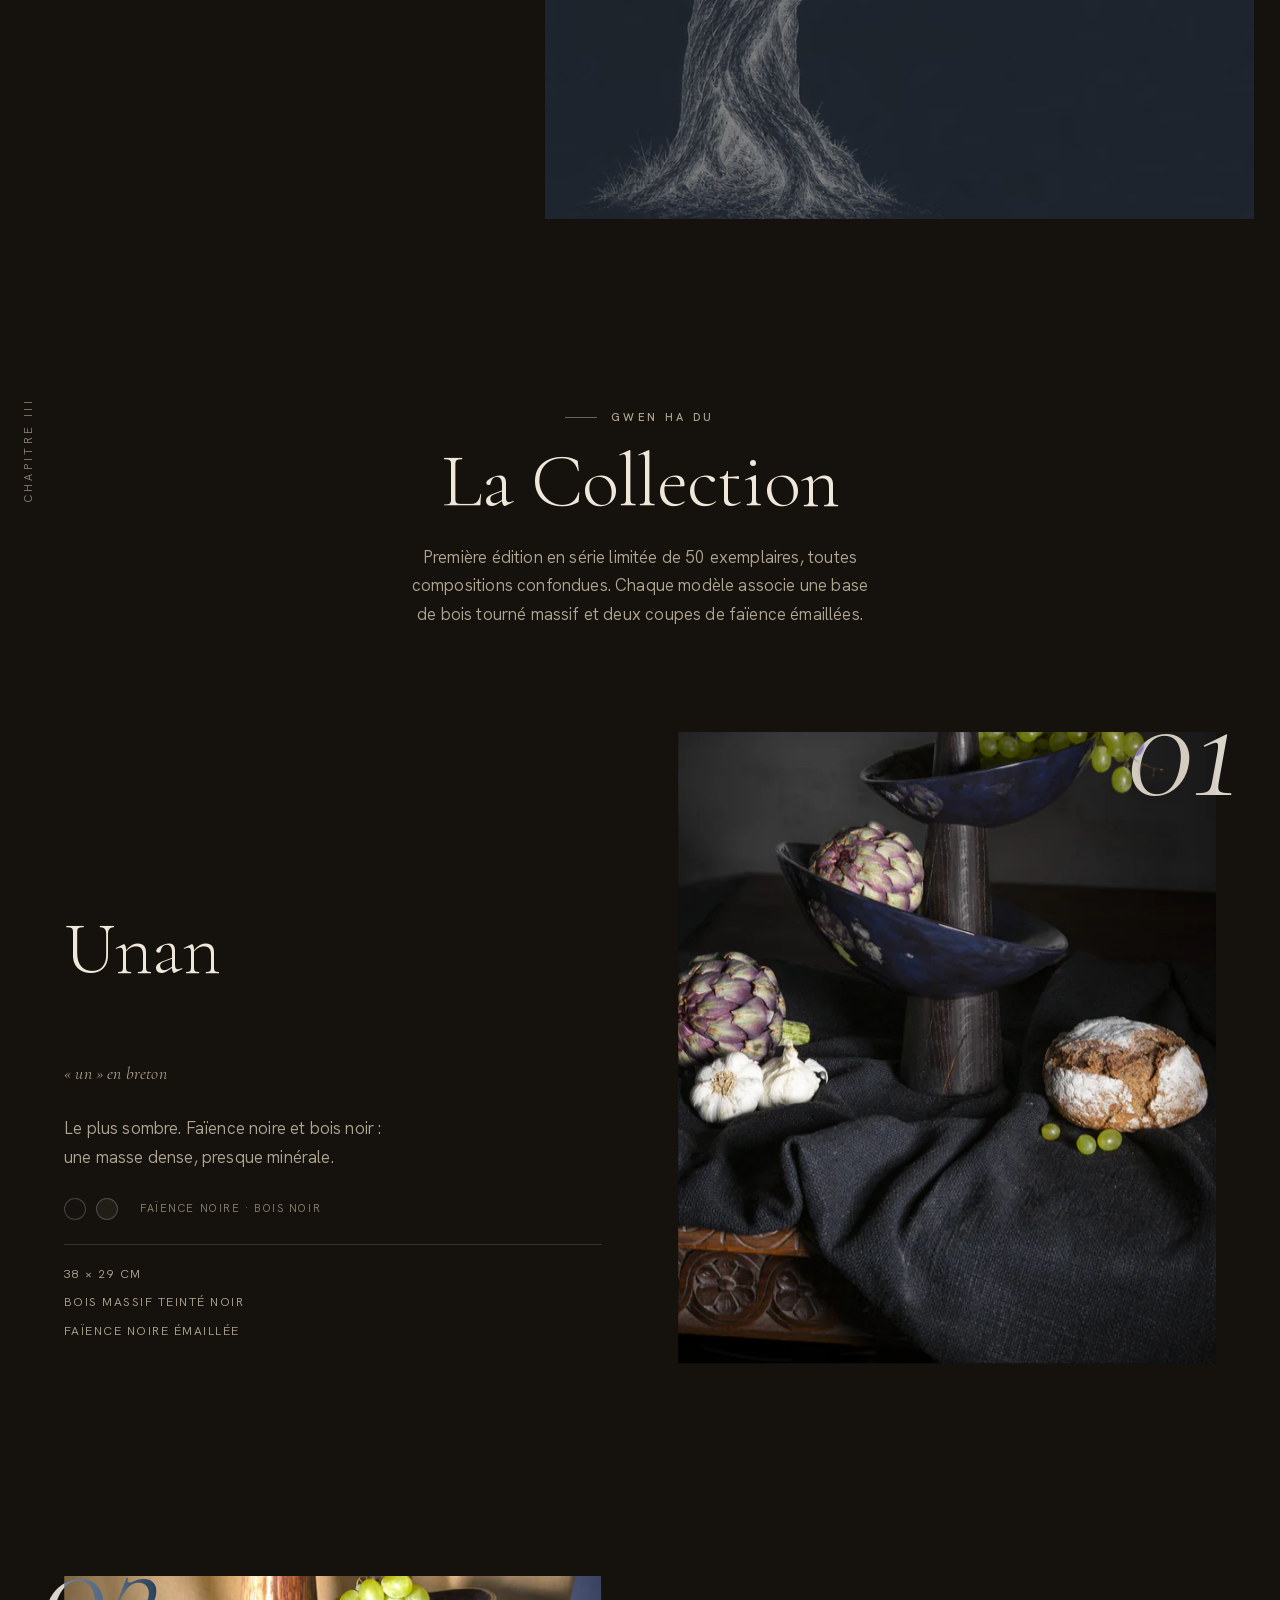
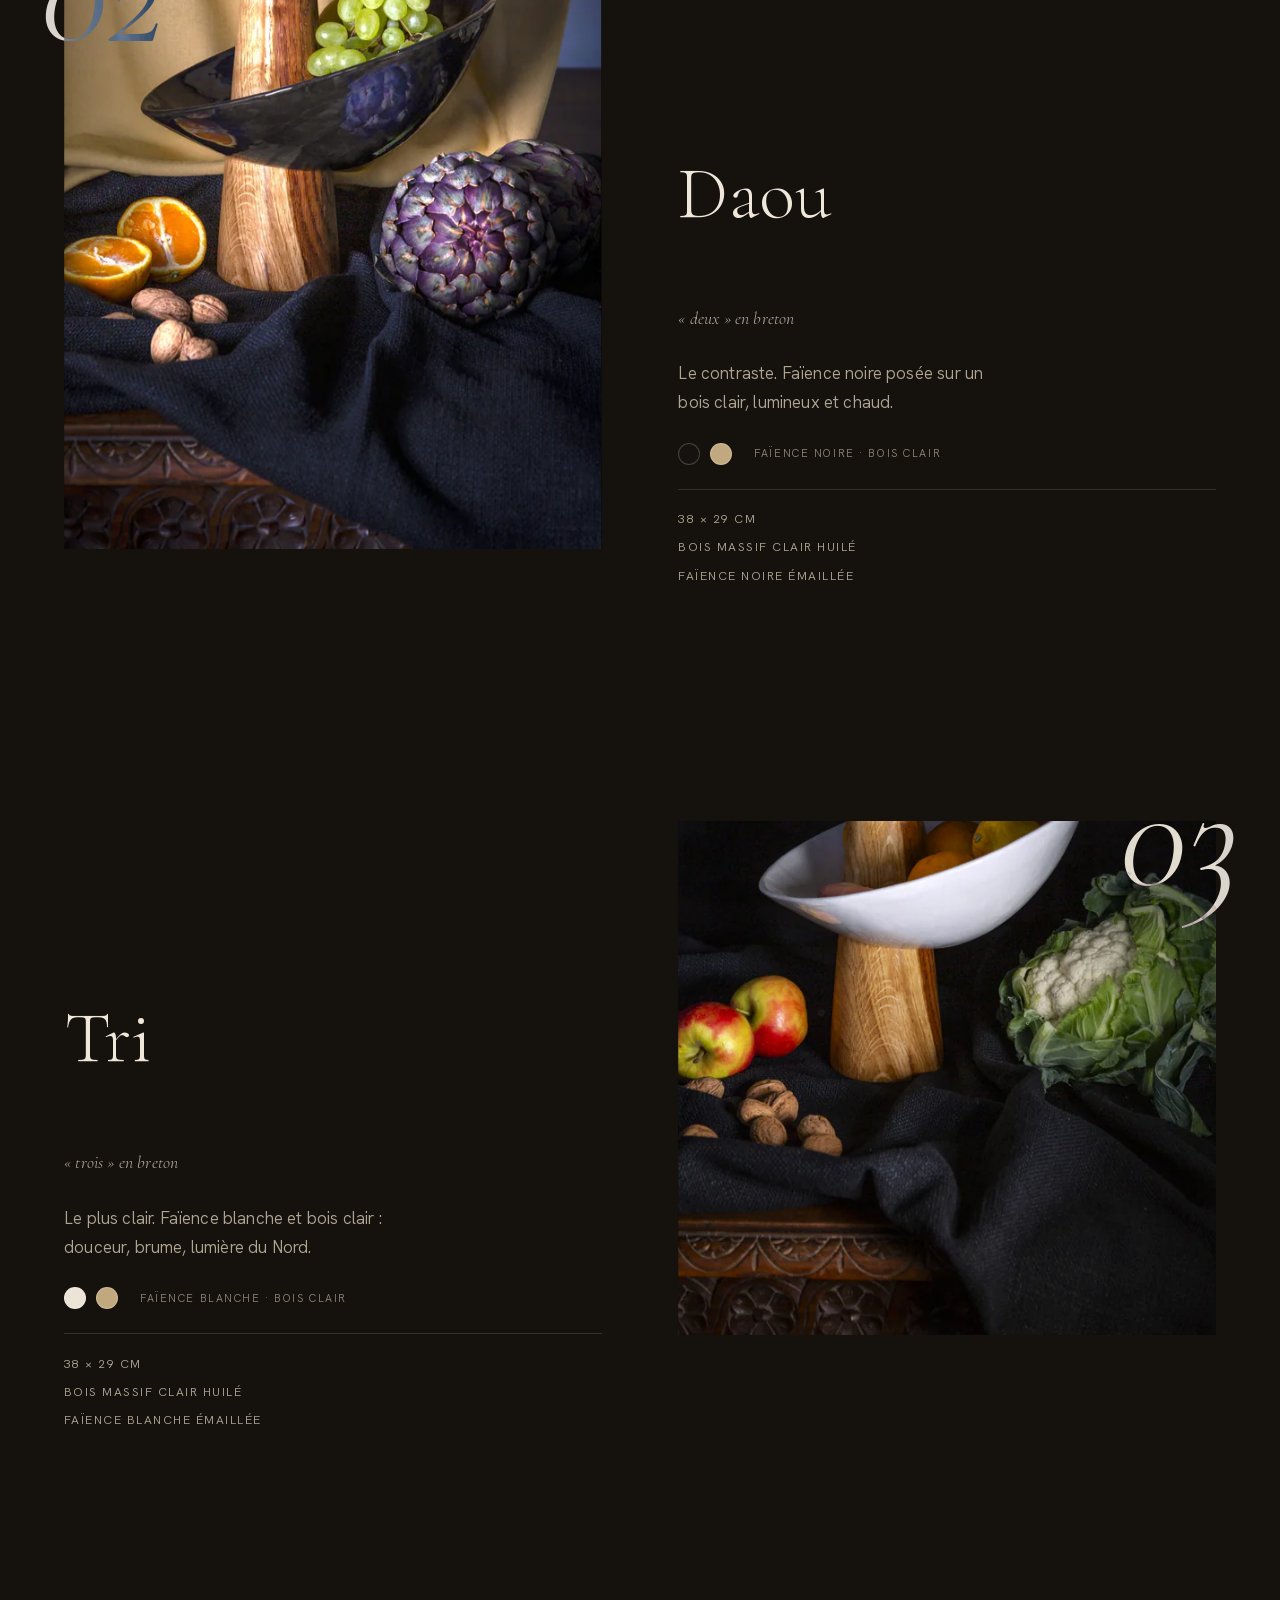
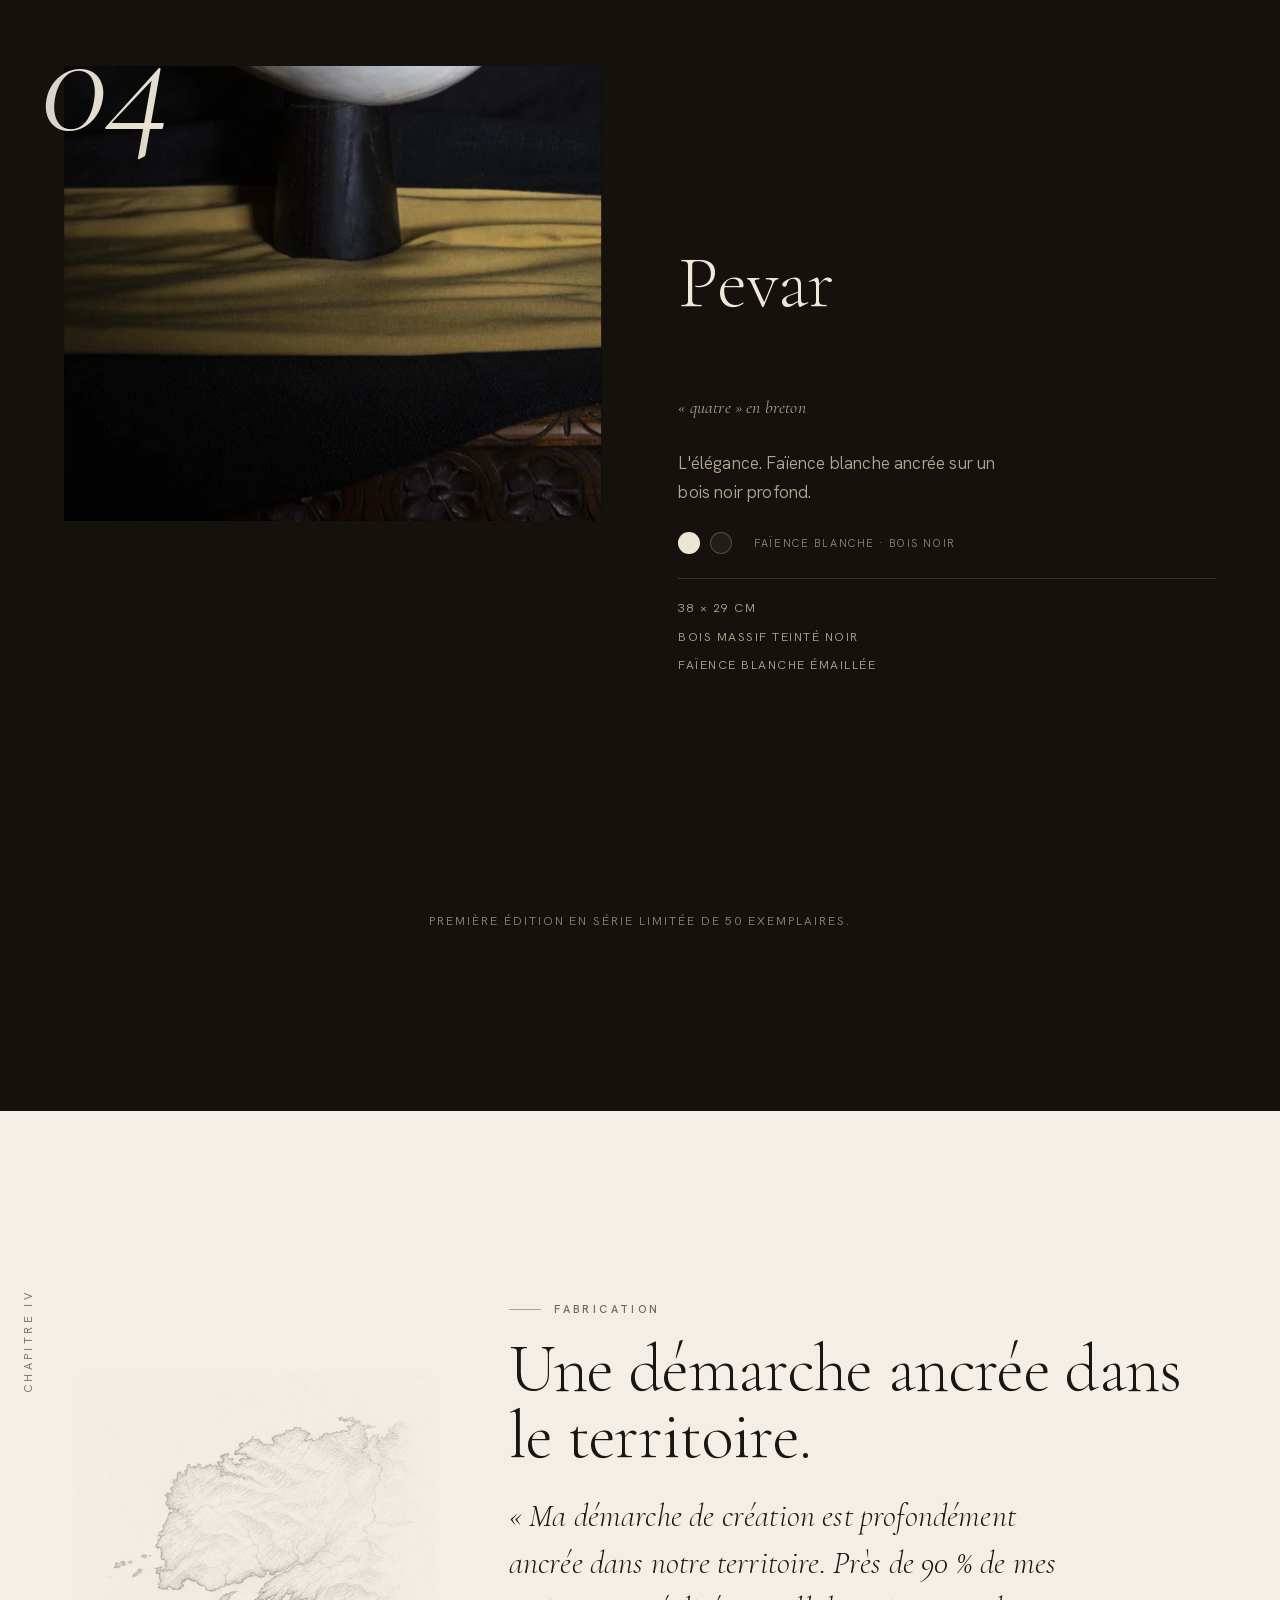
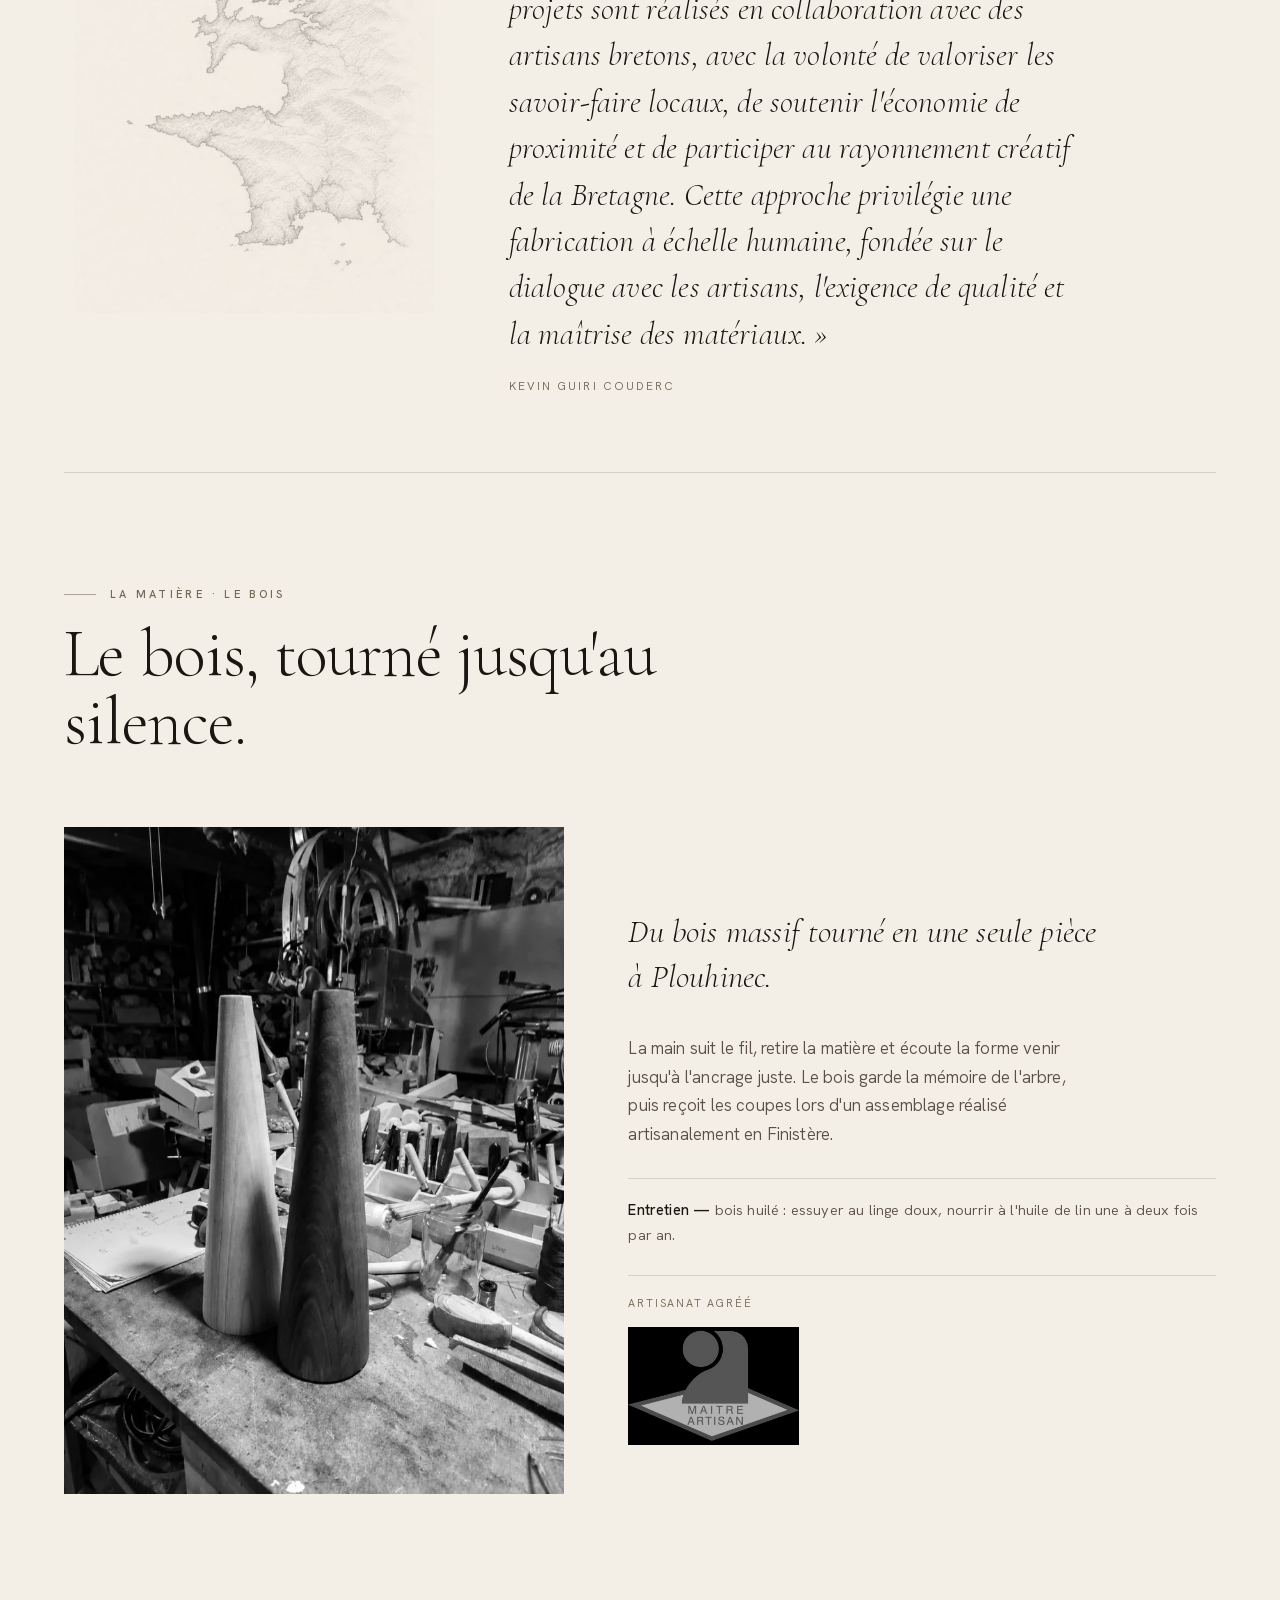
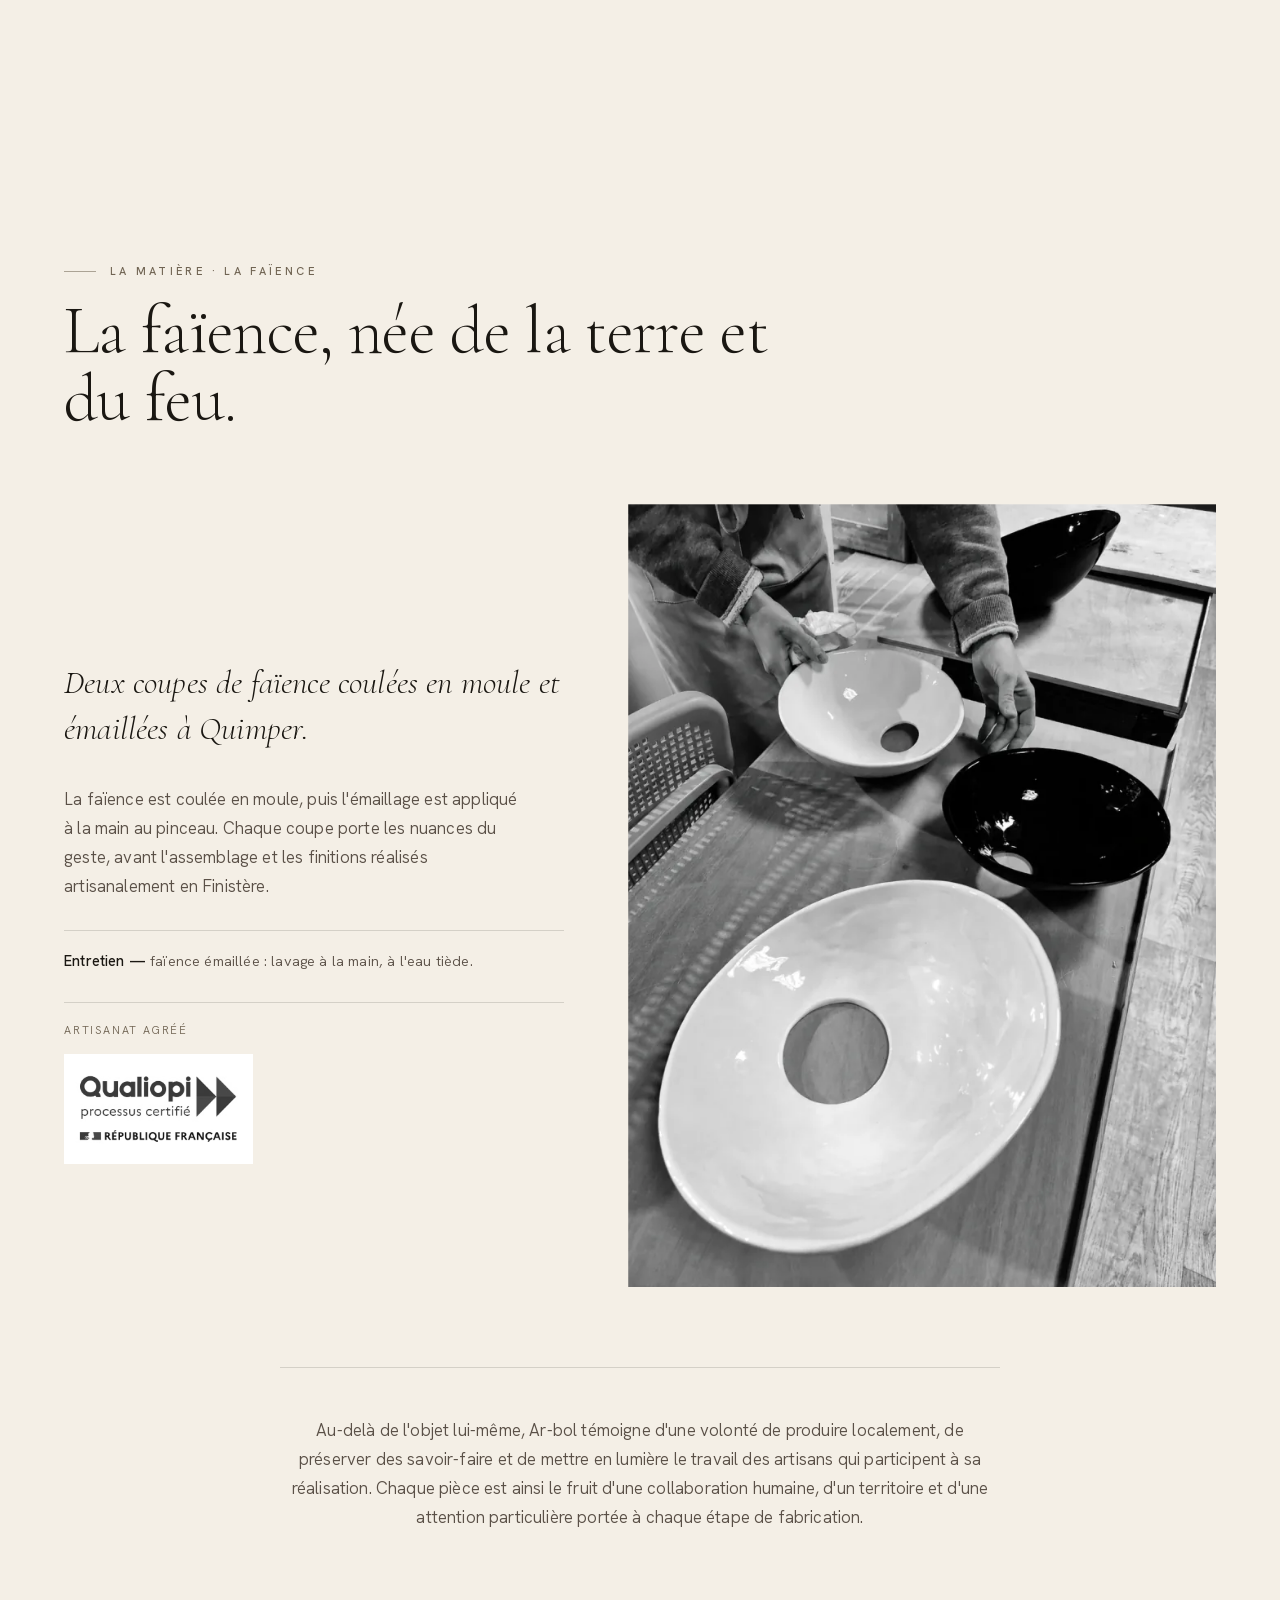
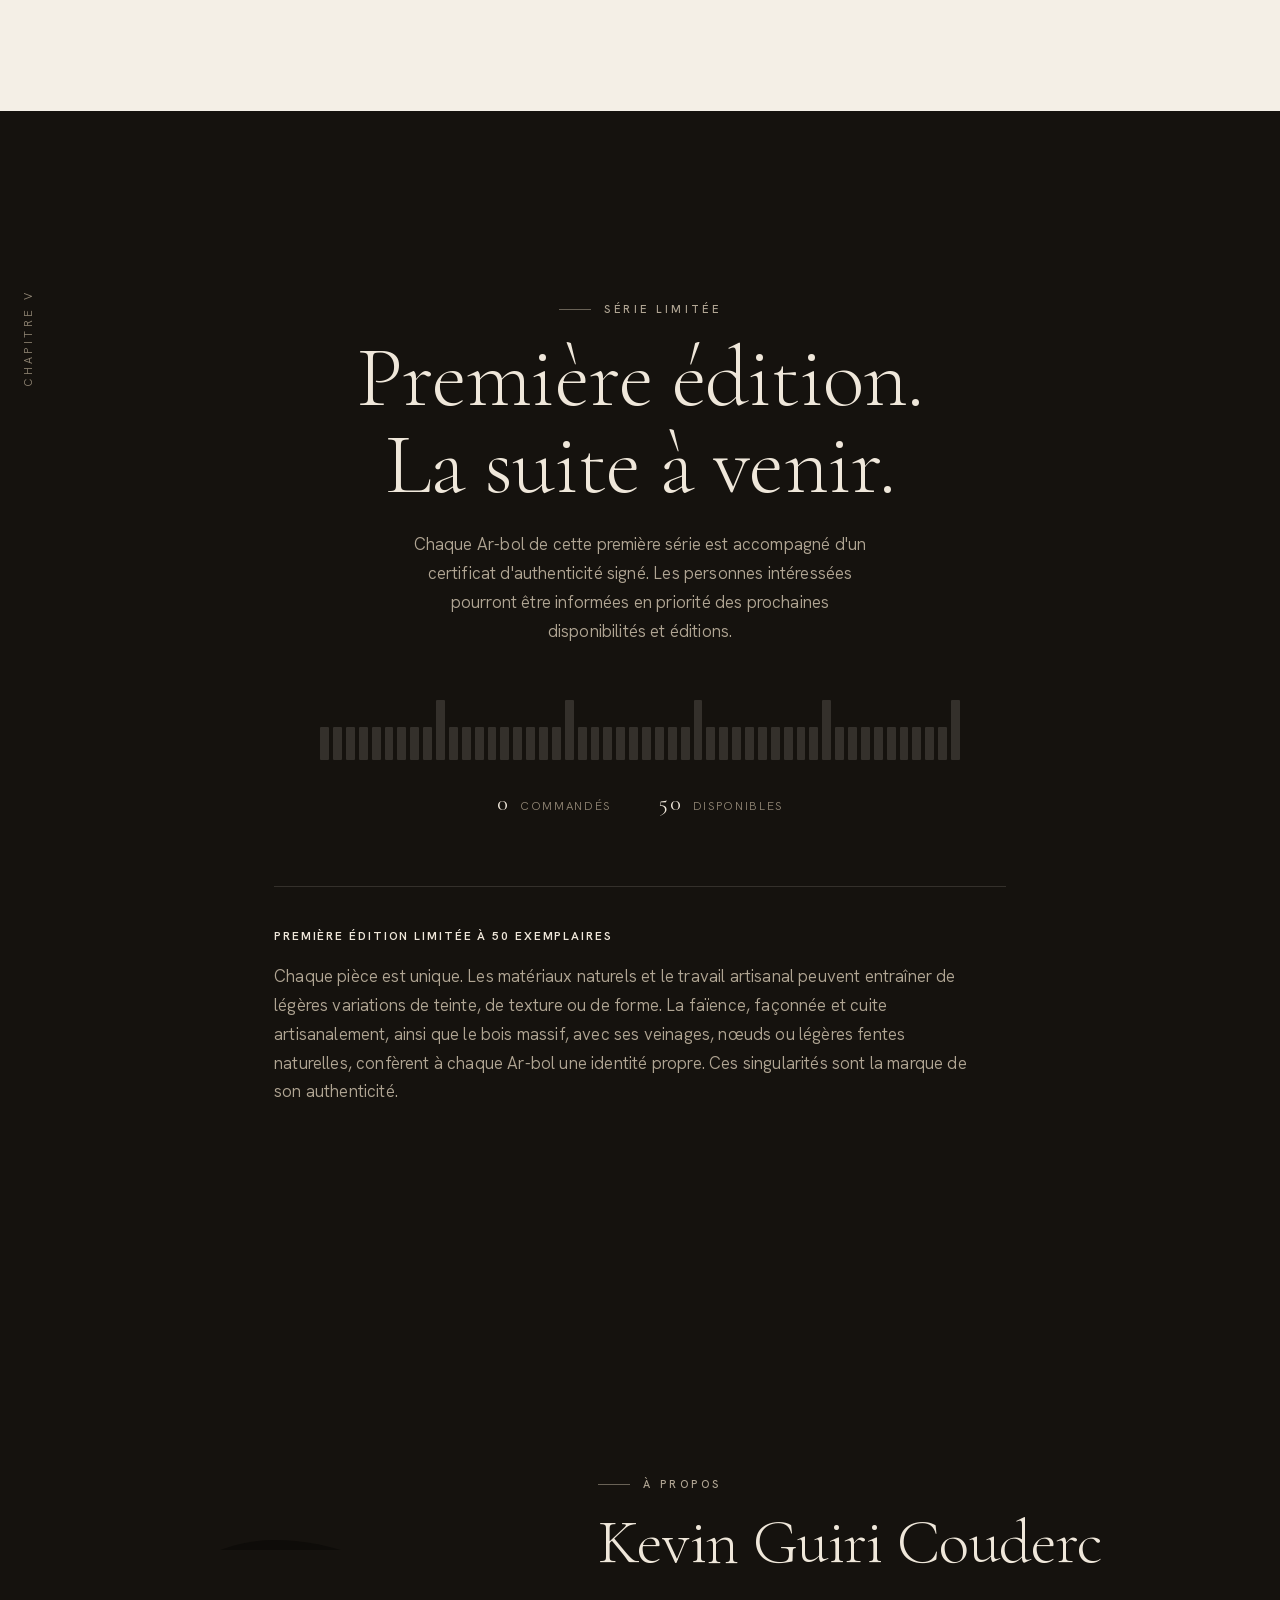
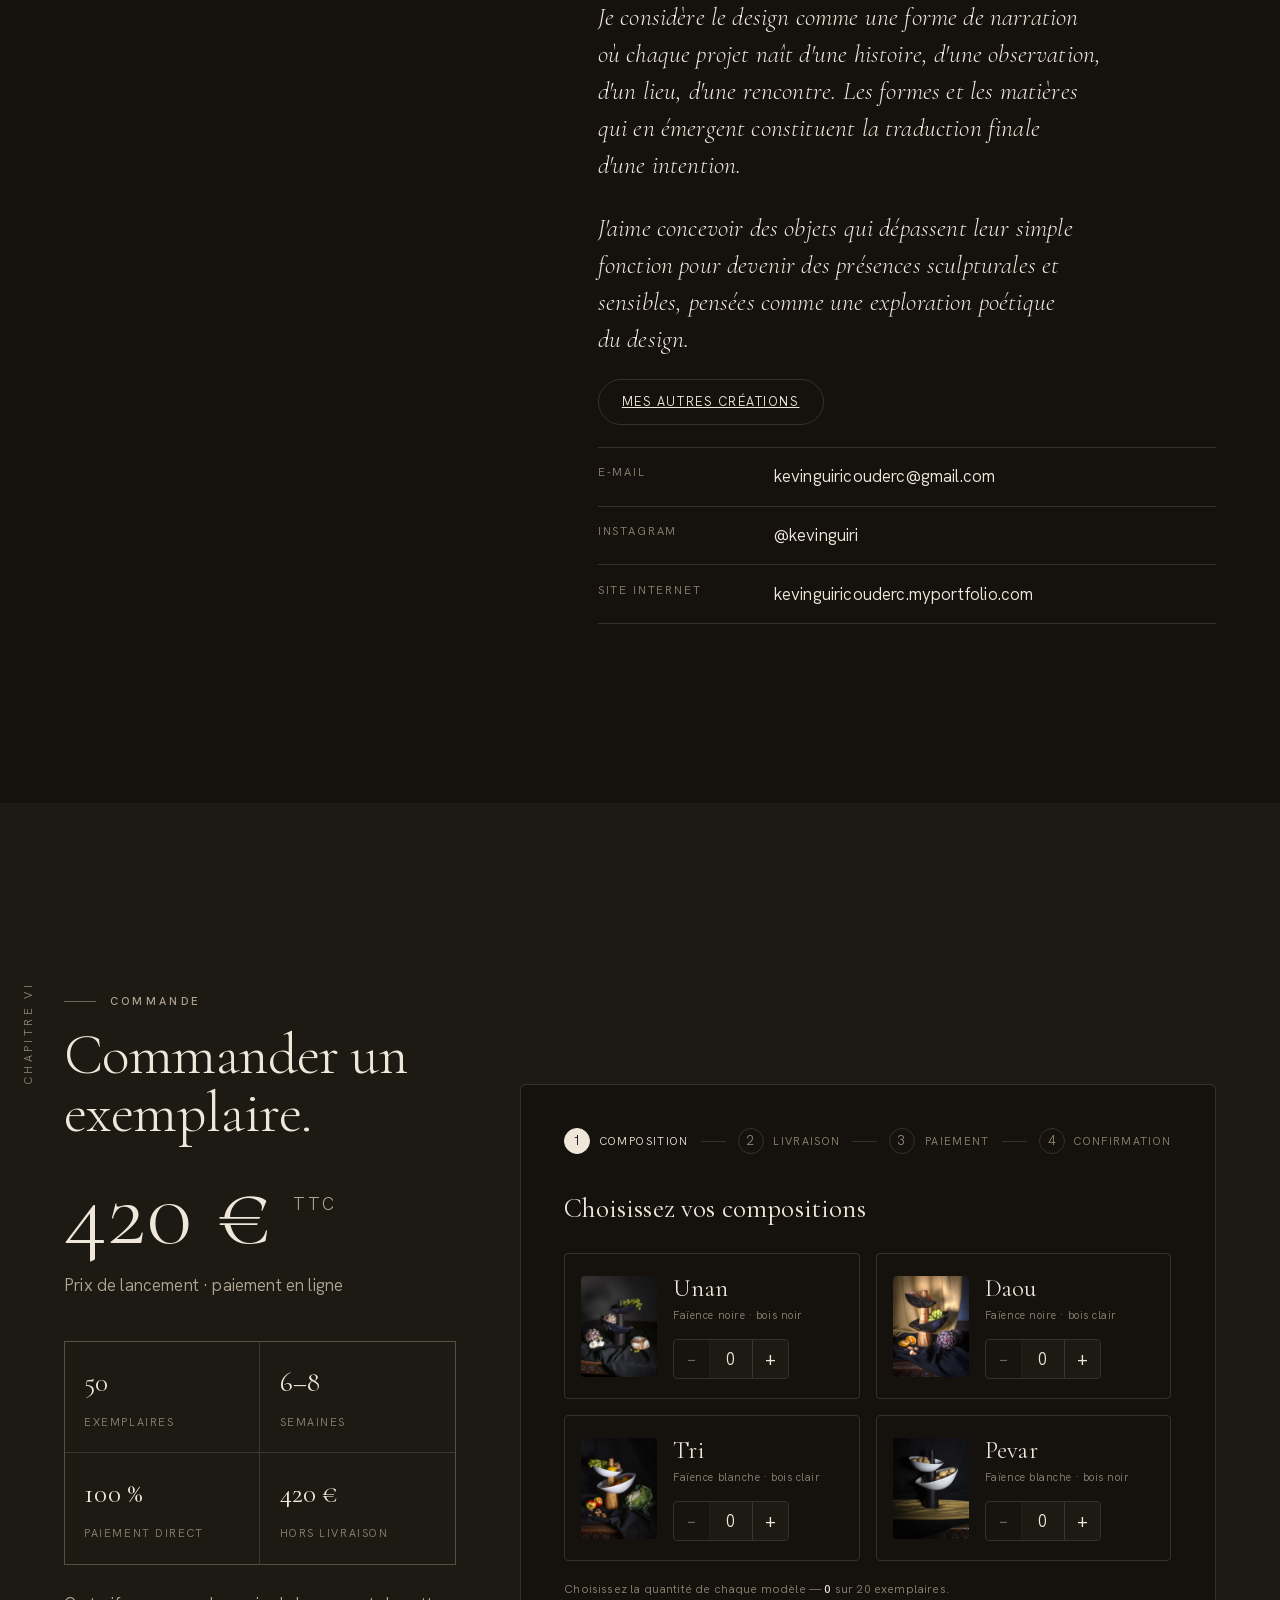
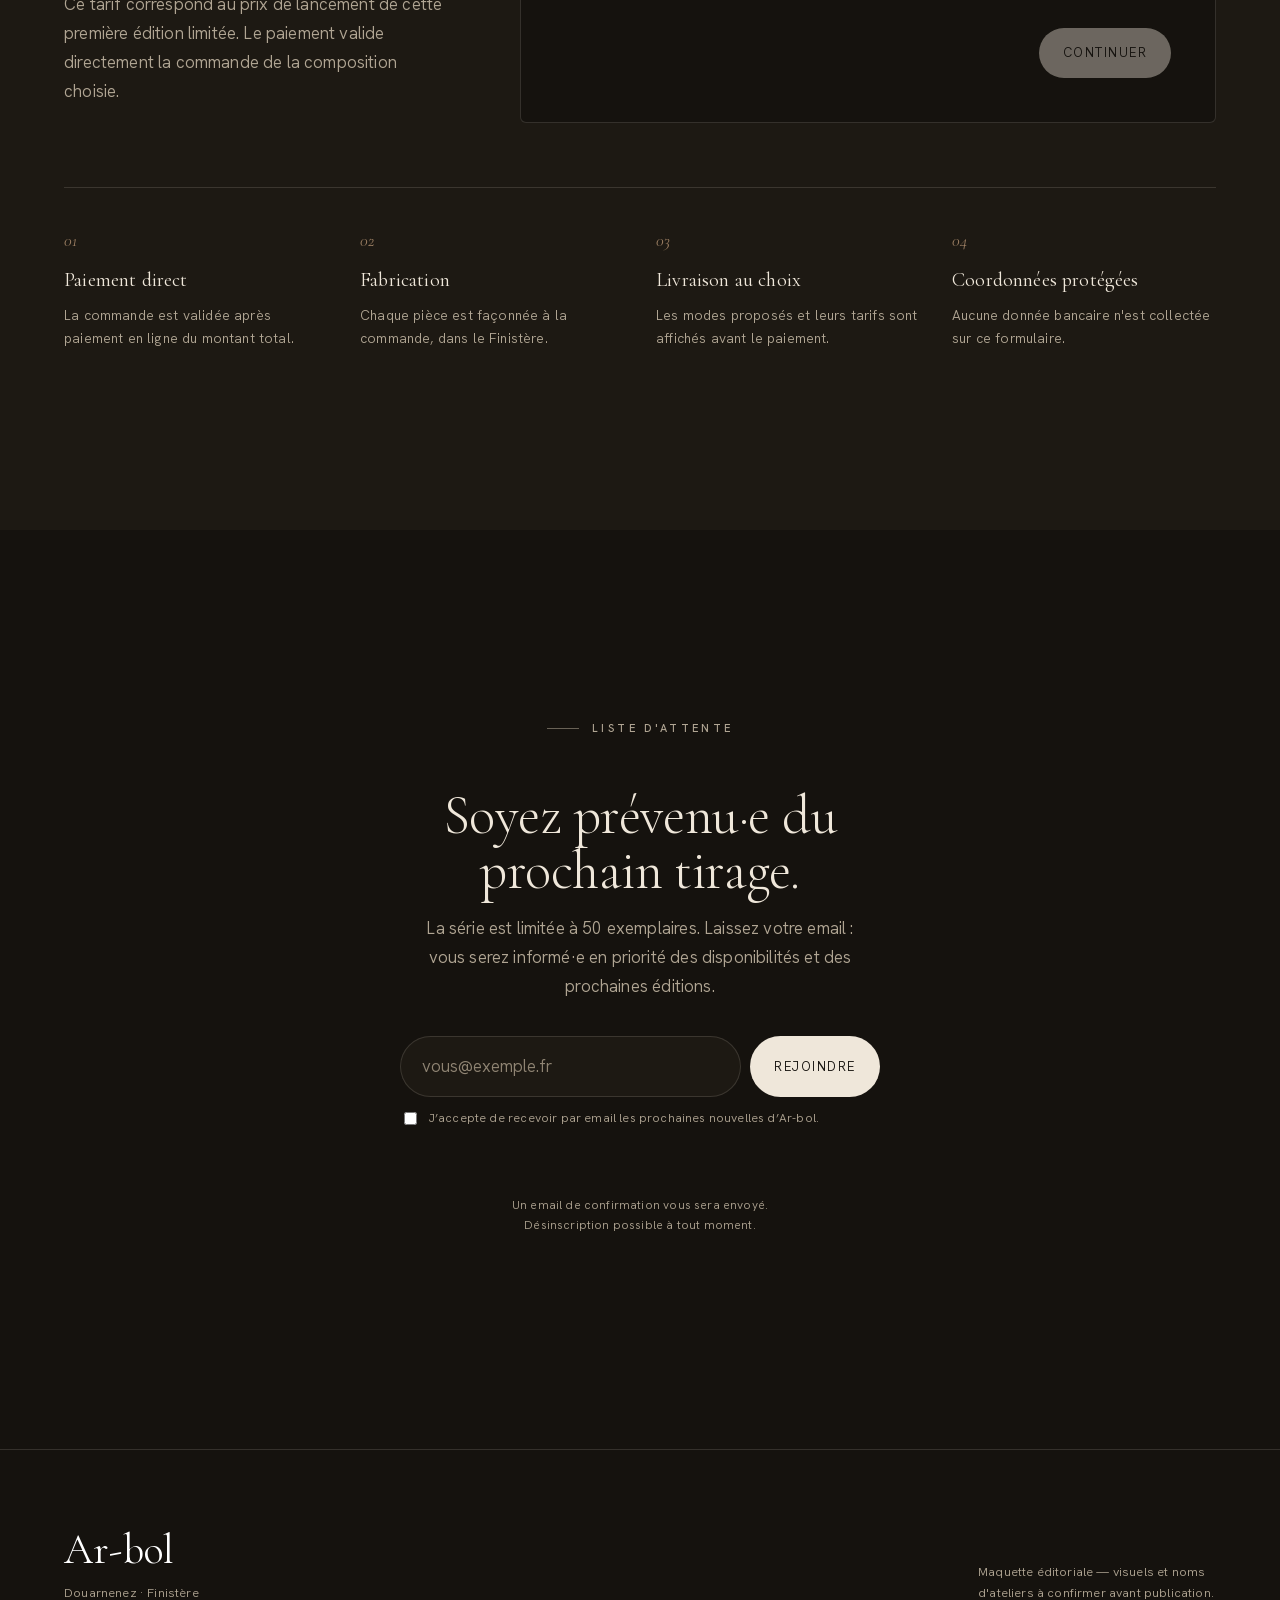
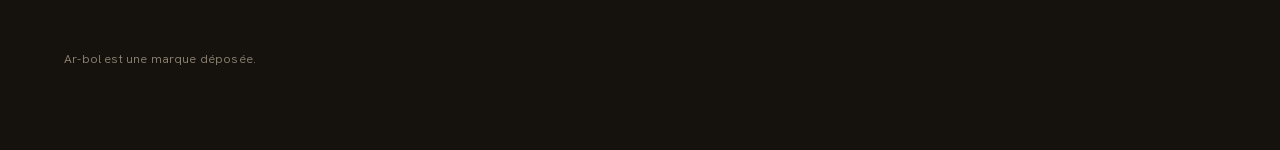
==== commit 9c20f0d9: "Ajoute les certifications des artisans" ====
--- a/index.html
+++ b/index.html
@@ -31,7 +31,7 @@
 <link rel="preload" as="font" href="assets/fonts/cormorant-garamond-italic-latin.woff2" type="font/woff2" crossorigin>
 <link rel="preload" as="font" href="assets/fonts/hanken-grotesk-latin.woff2" type="font/woff2" crossorigin>
 <link rel="preload" as="image" href="assets/photo-hero-tableau-1400.webp" imagesrcset="assets/photo-hero-tableau-900.webp 900w, assets/photo-hero-tableau-1400.webp 1400w, assets/photo-hero-tableau.webp 1800w" imagesizes="100vw" type="image/webp" fetchpriority="high">
-<link rel="stylesheet" href="arbol-v2.css?v=finistere-ratio">
+<link rel="stylesheet" href="arbol-v2.css?v=artisan-certifications">
 <script type="application/ld+json">
 {
   "@context": "https://schema.org",
@@ -255,6 +255,10 @@
           <p class="lede reveal"><span lang="fr">Du bois massif tourné en une seule pièce à Plouhinec.</span><span lang="en">Solid wood turned in one piece in Plouhinec.</span></p>
           <p class="body-text reveal d1"><span lang="fr">La main suit le fil, retire la matière et écoute la forme venir jusqu'à l'ancrage juste. Le bois garde la mémoire de l'arbre, puis reçoit les coupes lors d'un assemblage réalisé artisanalement en Finistère.</span><span lang="en">The hand follows the grain, removes matter and listens for the form to arrive. The wood keeps the memory of the tree, then receives the bowls during an artisanal assembly in Finistère.</span></p>
           <p class="matter-care reveal d2"><b><span lang="fr">Entretien —</span><span lang="en">Care —</span></b> <span lang="fr">bois huilé : essuyer au linge doux, nourrir à l'huile de lin une à deux fois par an.</span><span lang="en">oiled wood: wipe with a soft cloth, nourish with linseed oil once or twice a year.</span></p>
+          <div class="matter-accreditation reveal d3">
+            <p><span lang="fr">Artisanat agréé</span><span lang="en">Accredited craftsmanship</span></p>
+            <img class="accreditation-logo accreditation-logo-master" src="assets/logo-maitre-artisan.jpg" width="650" height="450" loading="lazy" decoding="async" alt="Maître Artisan">
+          </div>
         </div>
       </div>
     </div>
@@ -275,6 +279,10 @@
           <p class="lede reveal"><span lang="fr">Deux coupes de faïence coulées en moule et émaillées à Quimper.</span><span lang="en">Two mould-cast faience bowls glazed in Quimper.</span></p>
           <p class="body-text reveal d1"><span lang="fr">La faïence est coulée en moule, puis l'émaillage est appliqué à la main au pinceau. Chaque coupe porte les nuances du geste, avant l'assemblage et les finitions réalisés artisanalement en Finistère.</span><span lang="en">The faience is cast in moulds, then the glaze is applied by hand with a brush. Each bowl carries subtle traces of the gesture before artisanal assembly and finishing in Finistère.</span></p>
           <p class="matter-care reveal d2"><b><span lang="fr">Entretien —</span><span lang="en">Care —</span></b> <span lang="fr">faïence émaillée : lavage à la main, à l'eau tiède.</span><span lang="en">glazed faience: hand-wash in lukewarm water.</span></p>
+          <div class="matter-accreditation reveal d3">
+            <p><span lang="fr">Artisanat agréé</span><span lang="en">Accredited craftsmanship</span></p>
+            <img class="accreditation-logo accreditation-logo-qualiopi" src="assets/logo-qualiopi.jpg" width="540" height="315" loading="lazy" decoding="async" alt="Qualiopi — processus certifié">
+          </div>
         </div>
       </div>
       <p class="fabrication-close reveal"><span lang="fr">Au-delà de l'objet lui-même, Ar-bol témoigne d'une volonté de produire localement, de préserver des savoir-faire et de mettre en lumière le travail des artisans qui participent à sa réalisation. Chaque pièce est ainsi le fruit d'une collaboration humaine, d'un territoire et d'une attention particulière portée à chaque étape de fabrication.</span><span lang="en">Beyond the object itself, Ar-bol reflects a desire to produce locally, preserve know-how and highlight the work of the artisans involved. Each piece is the result of human collaboration, a territory and careful attention at every stage of production.</span></p>
--- a/arbol-v2.css
+++ b/arbol-v2.css
@@ -577,6 +577,31 @@
 .matter-copy .body-text { margin-top: 1.3rem; }
 .matter-care { margin-top: 1.8rem; border-top: 1px solid var(--line-l); padding-top: 1.1rem; font-size: 0.92rem; color: var(--ink-soft); }
 .matter-care b { color: var(--ink); font-weight: 500; }
+.matter-accreditation {
+  margin-top: 1.8rem;
+  padding-top: 1.1rem;
+  border-top: 1px solid var(--line-l);
+}
+.matter-accreditation p {
+  margin: 0 0 0.9rem;
+  color: var(--ink-muted);
+  font-size: 0.7rem;
+  letter-spacing: 0.16em;
+  text-transform: uppercase;
+}
+.accreditation-logo {
+  display: block;
+  width: auto;
+  height: auto;
+  max-width: 100%;
+  object-fit: contain;
+  object-position: left center;
+  filter: grayscale(1);
+  transition: filter 280ms ease;
+}
+.matter-accreditation:hover .accreditation-logo { filter: grayscale(0); }
+.accreditation-logo-master { max-height: 118px; }
+.accreditation-logo-qualiopi { max-height: 110px; }
 .fabrication-close {
   max-width: 72ch;
   margin: clamp(3rem, 7vw, 5rem) auto 0;
@@ -656,6 +681,7 @@
 
 @media (prefers-reduced-motion: reduce){
   html { scroll-behavior:auto; }
+  .accreditation-logo,
   .shipping-option,
   .shipping-option-mark::after { transition:none; }
   .shipping-option:active { transform:none; }
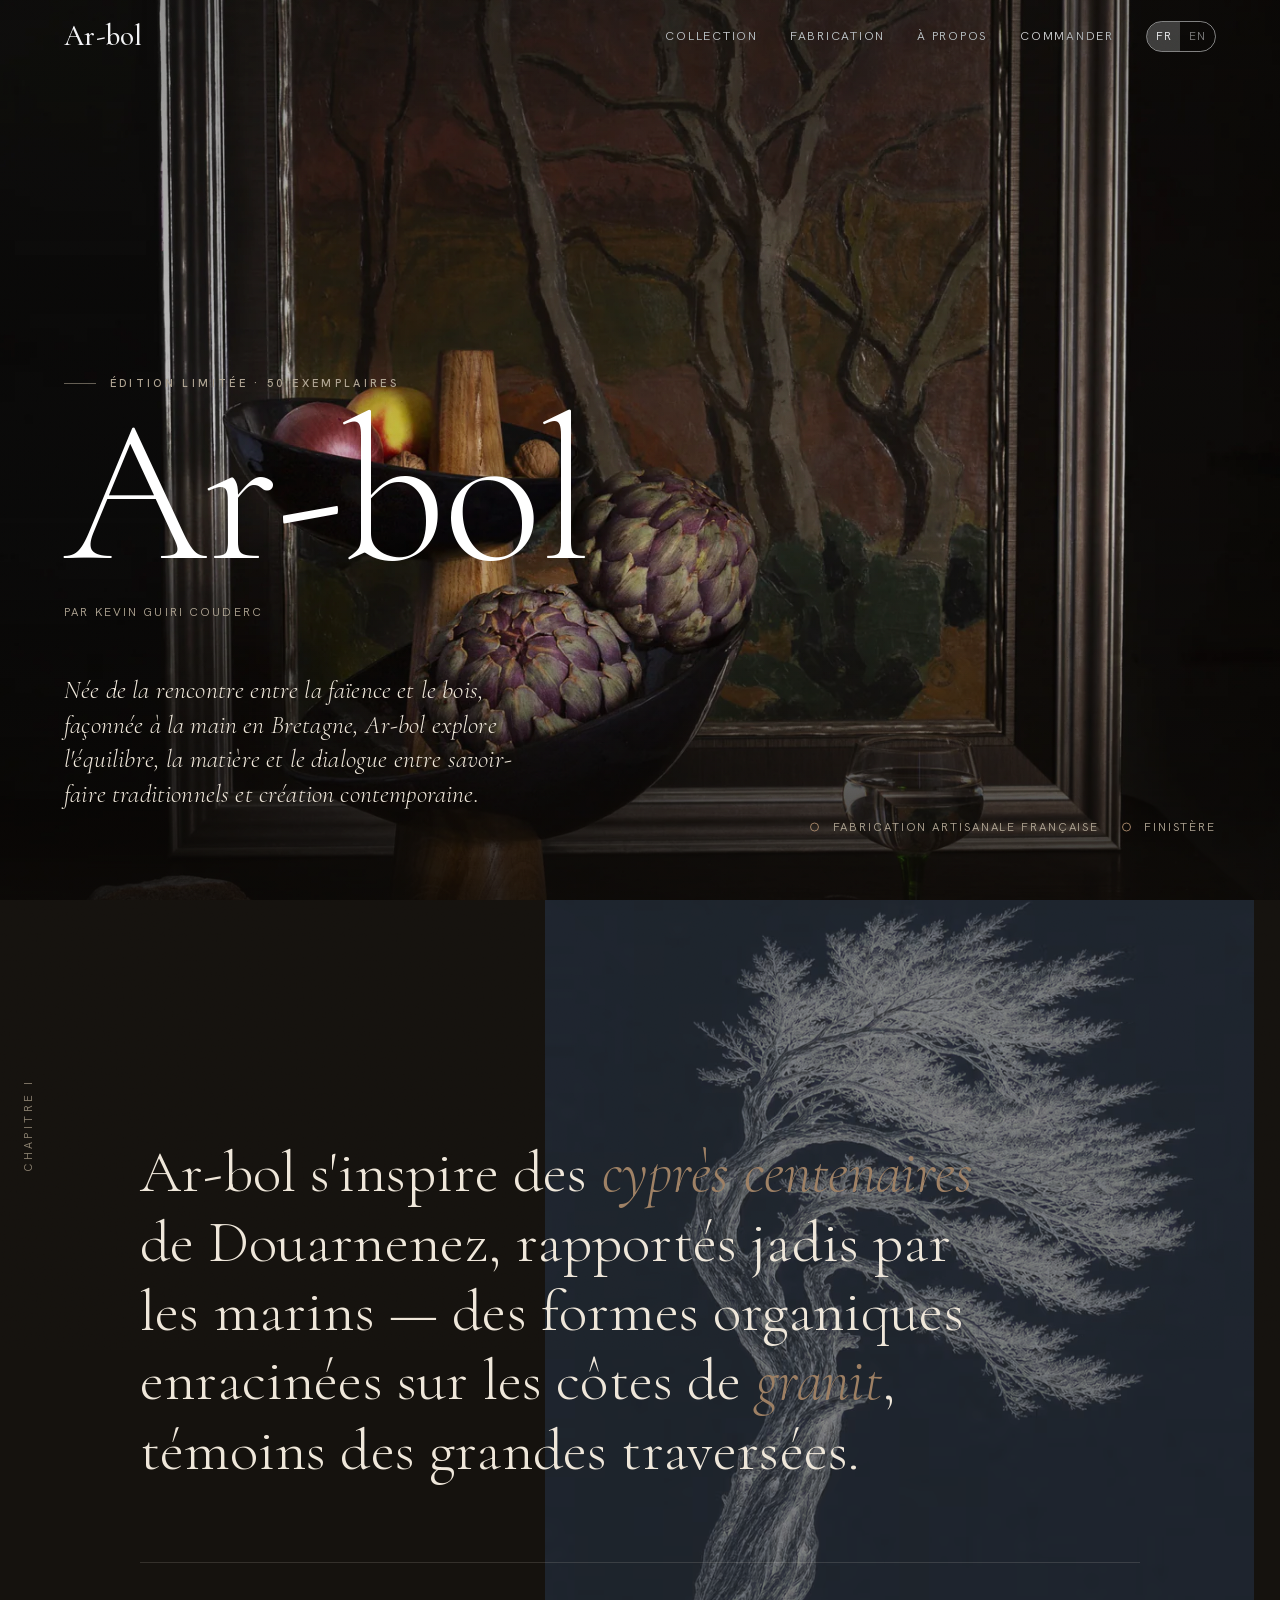
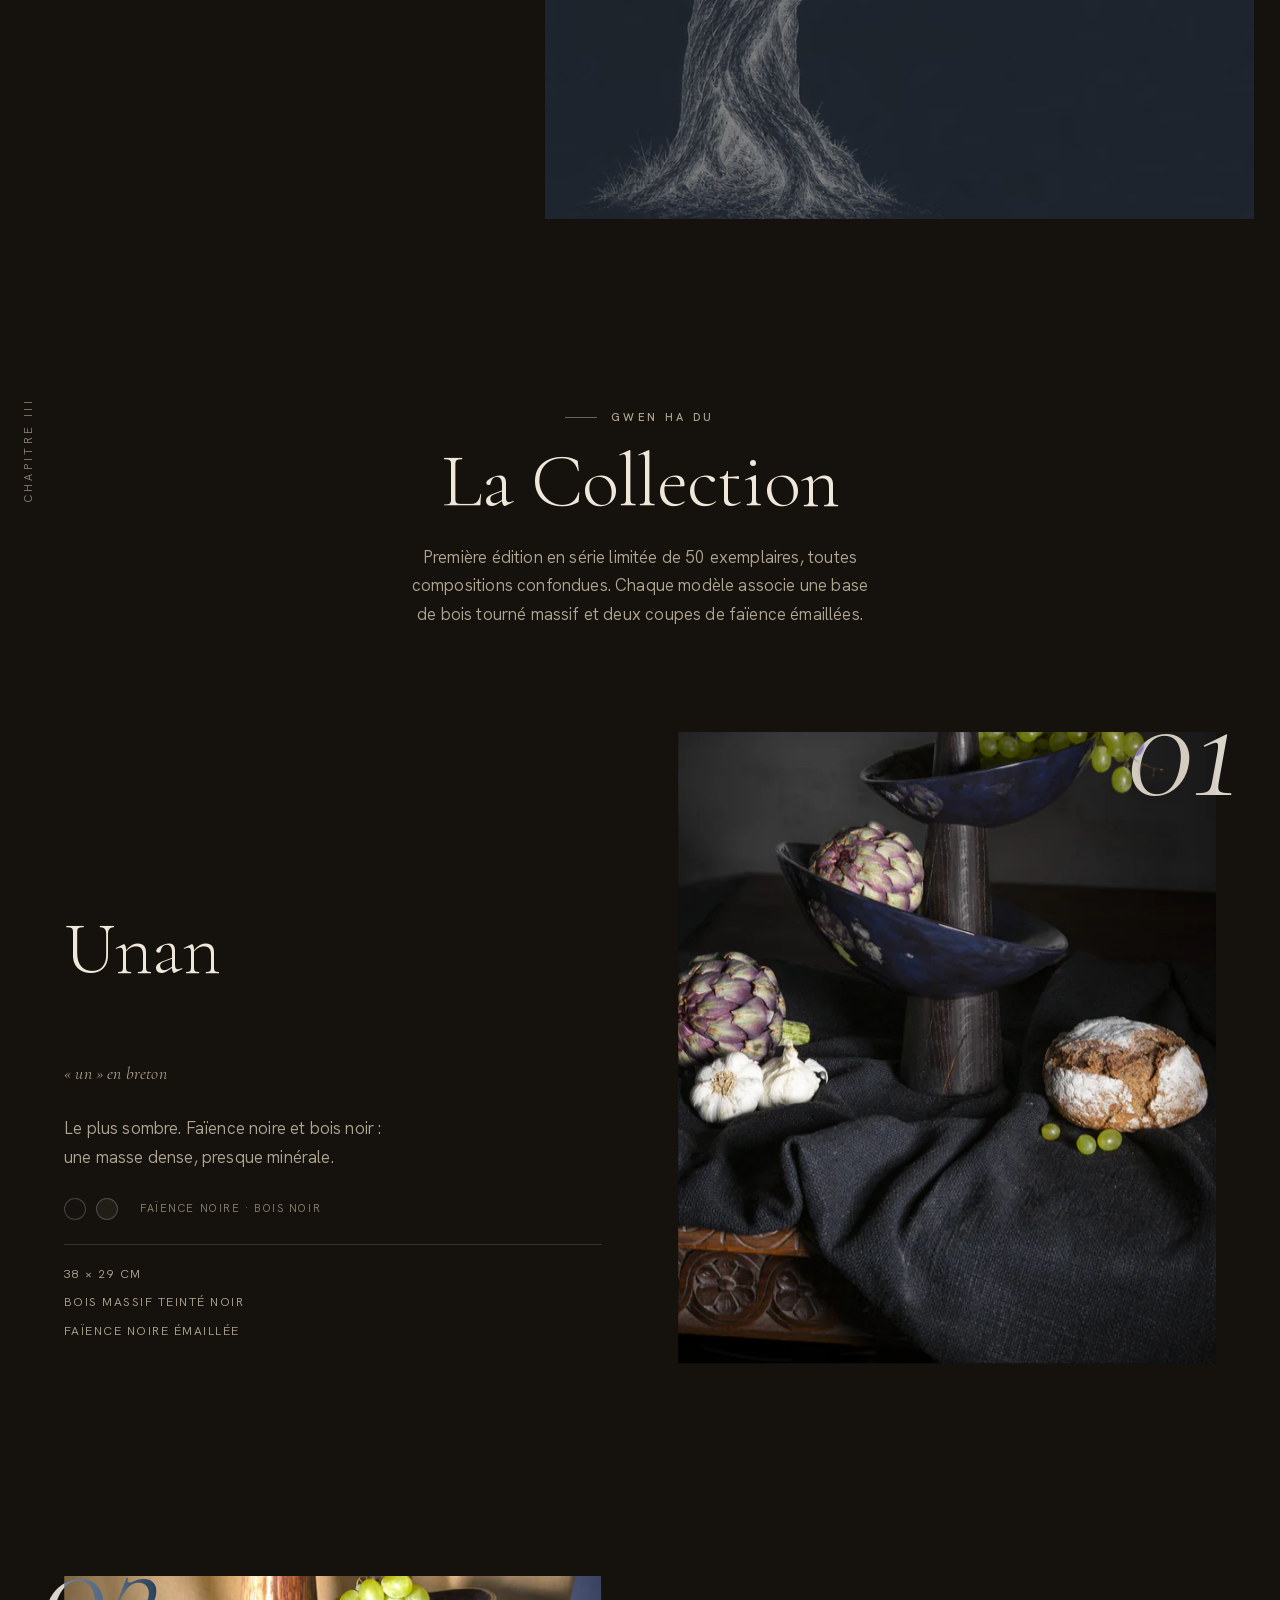
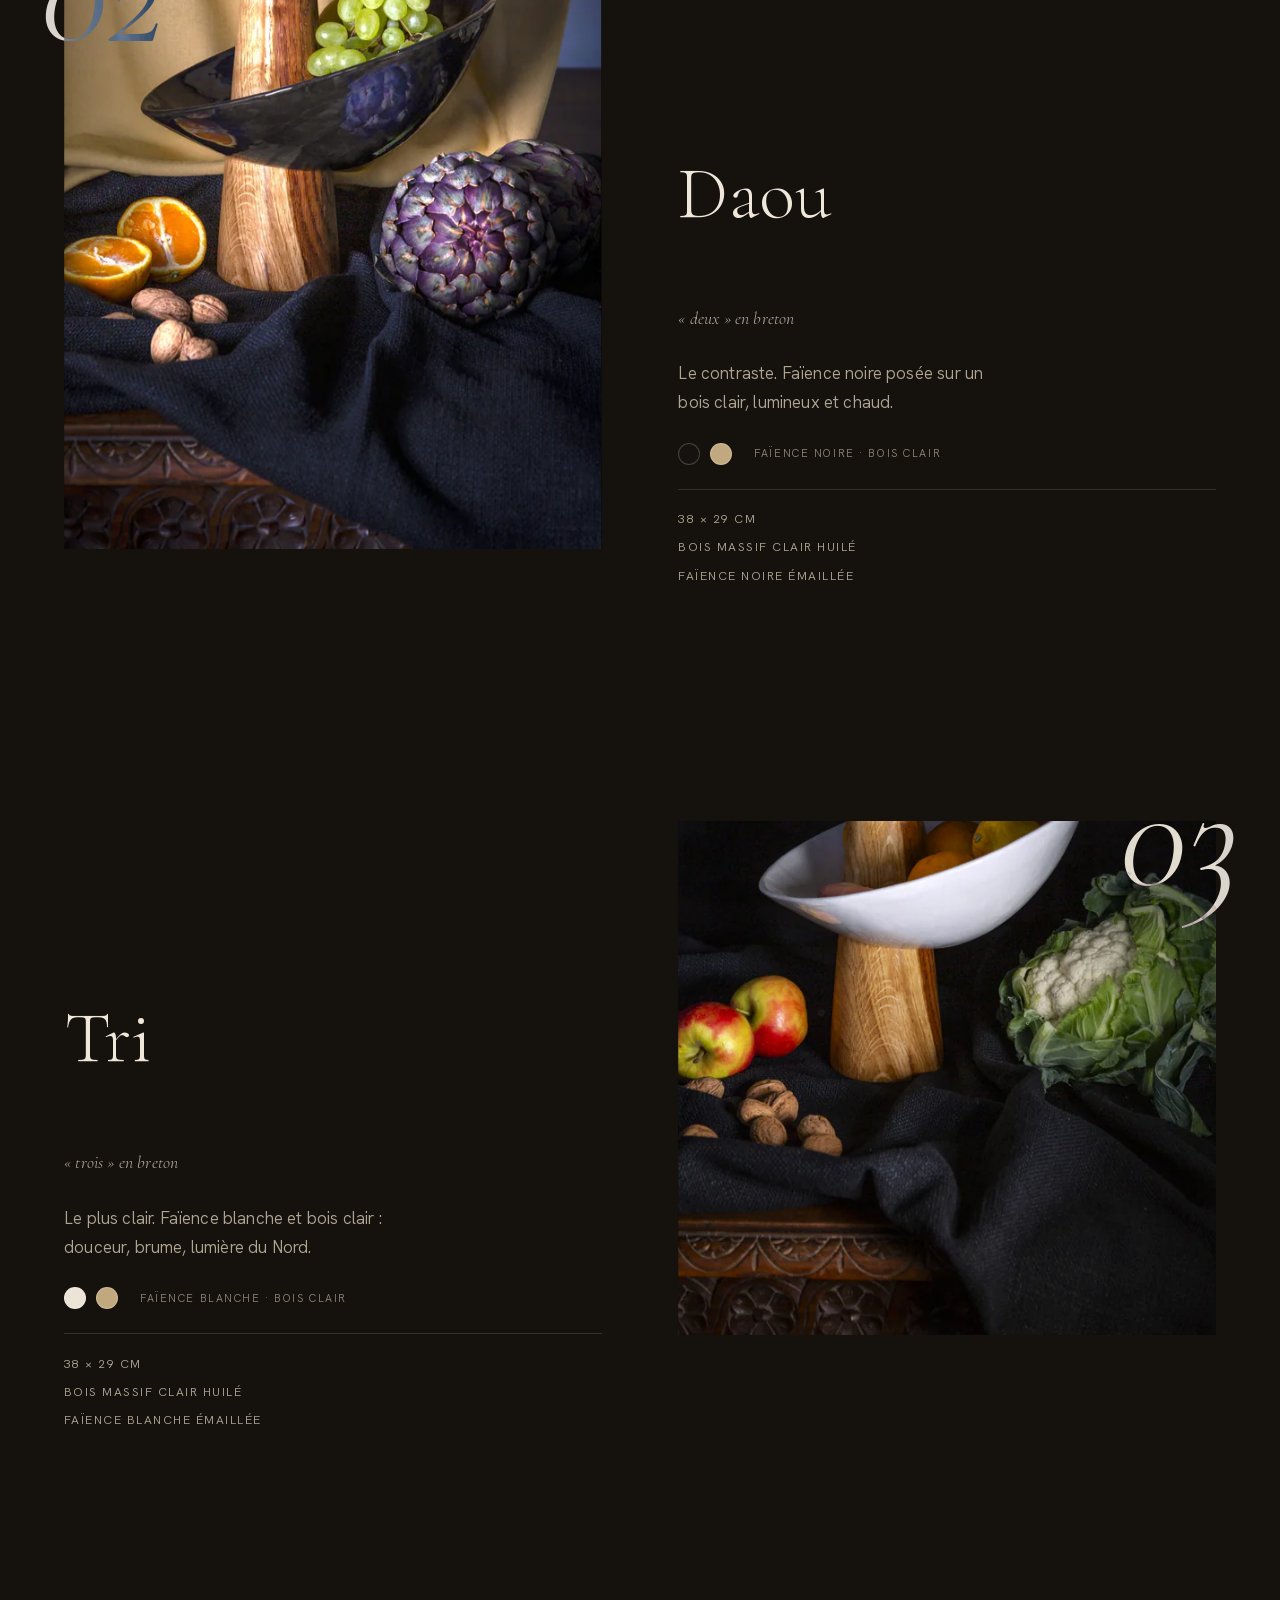
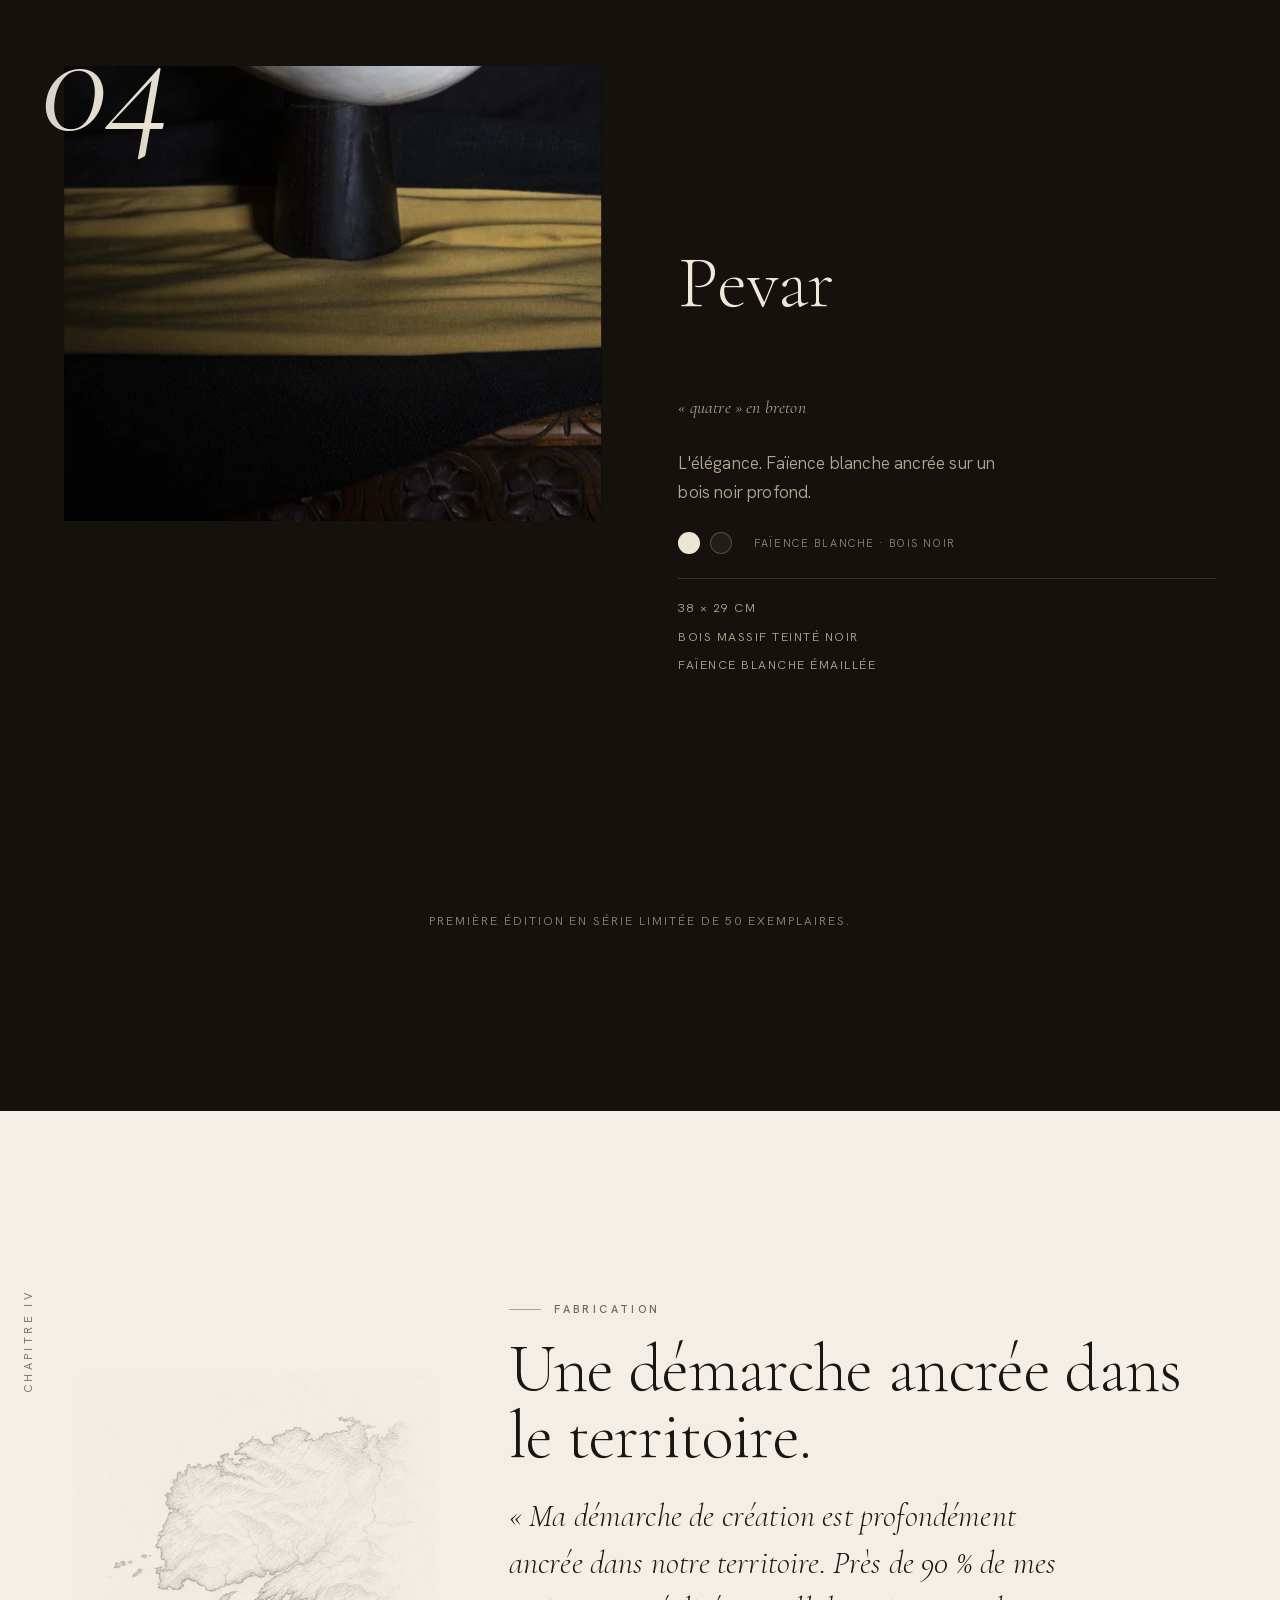
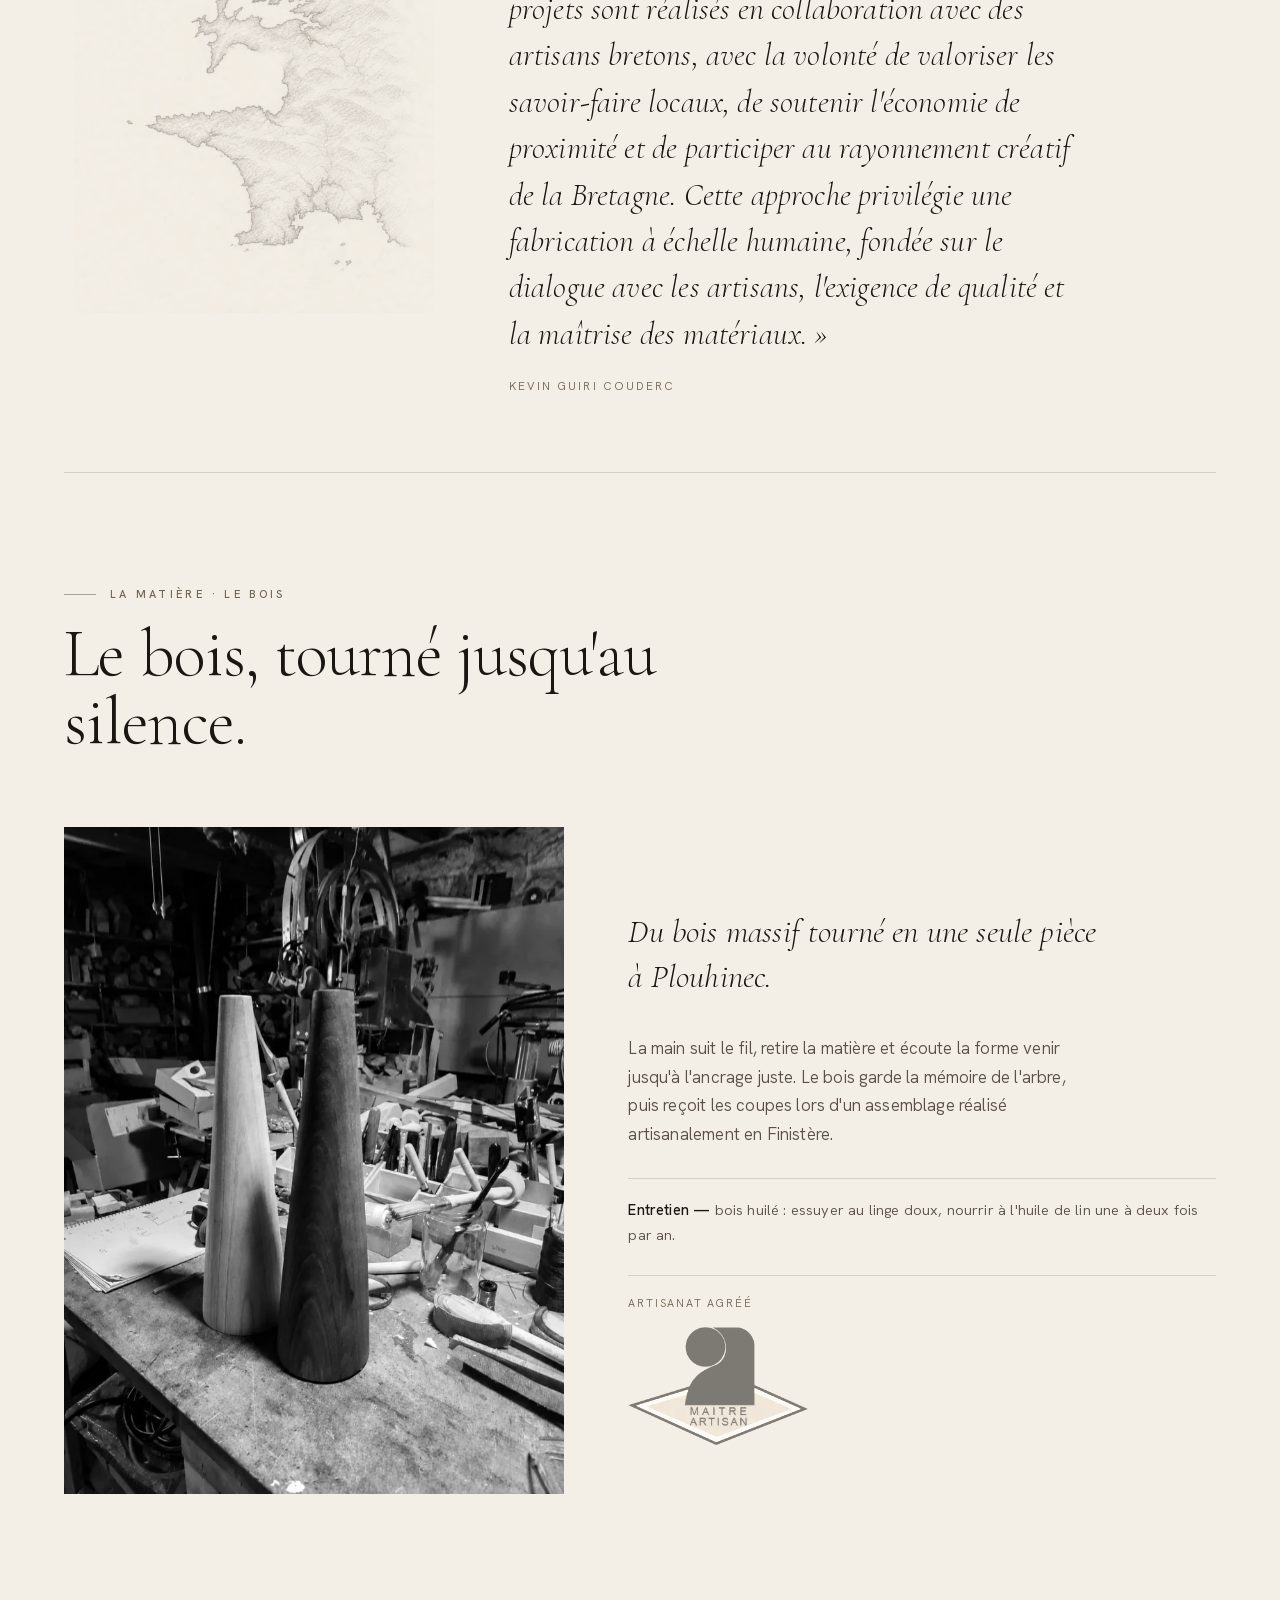
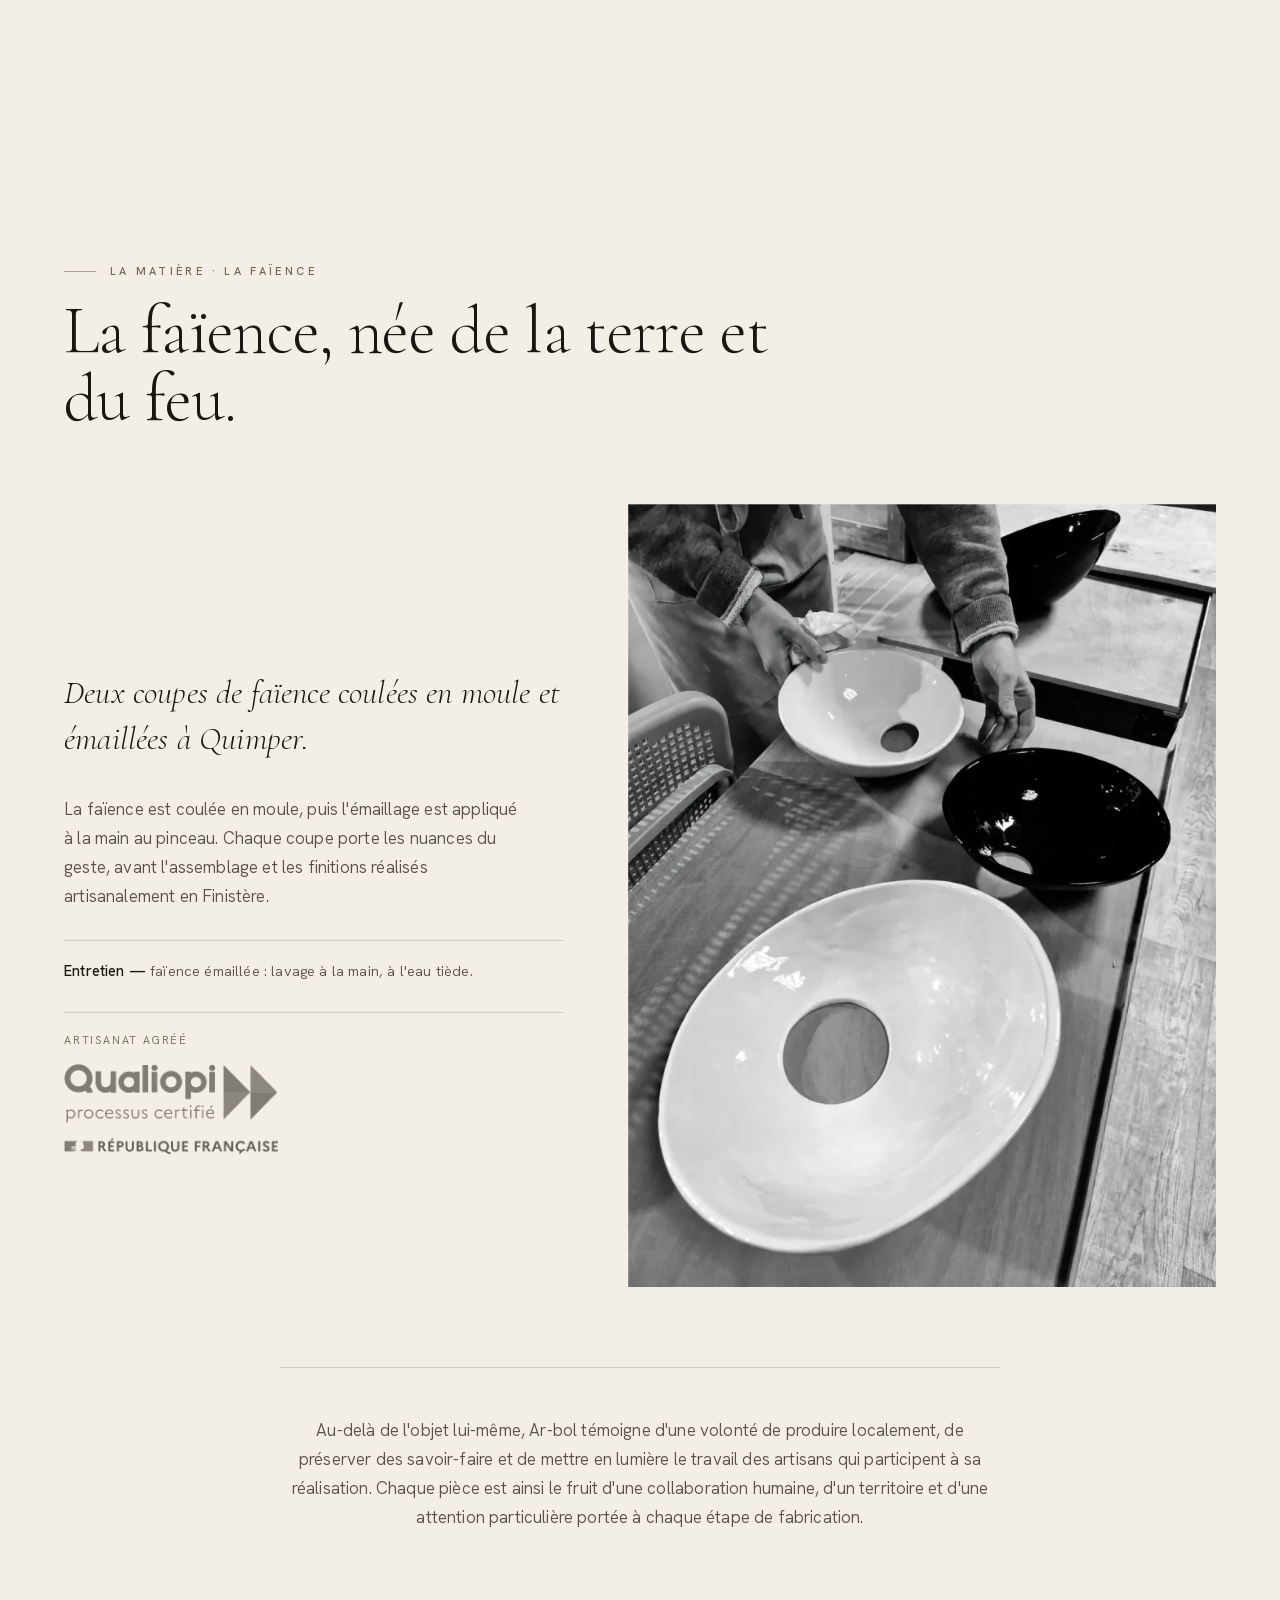
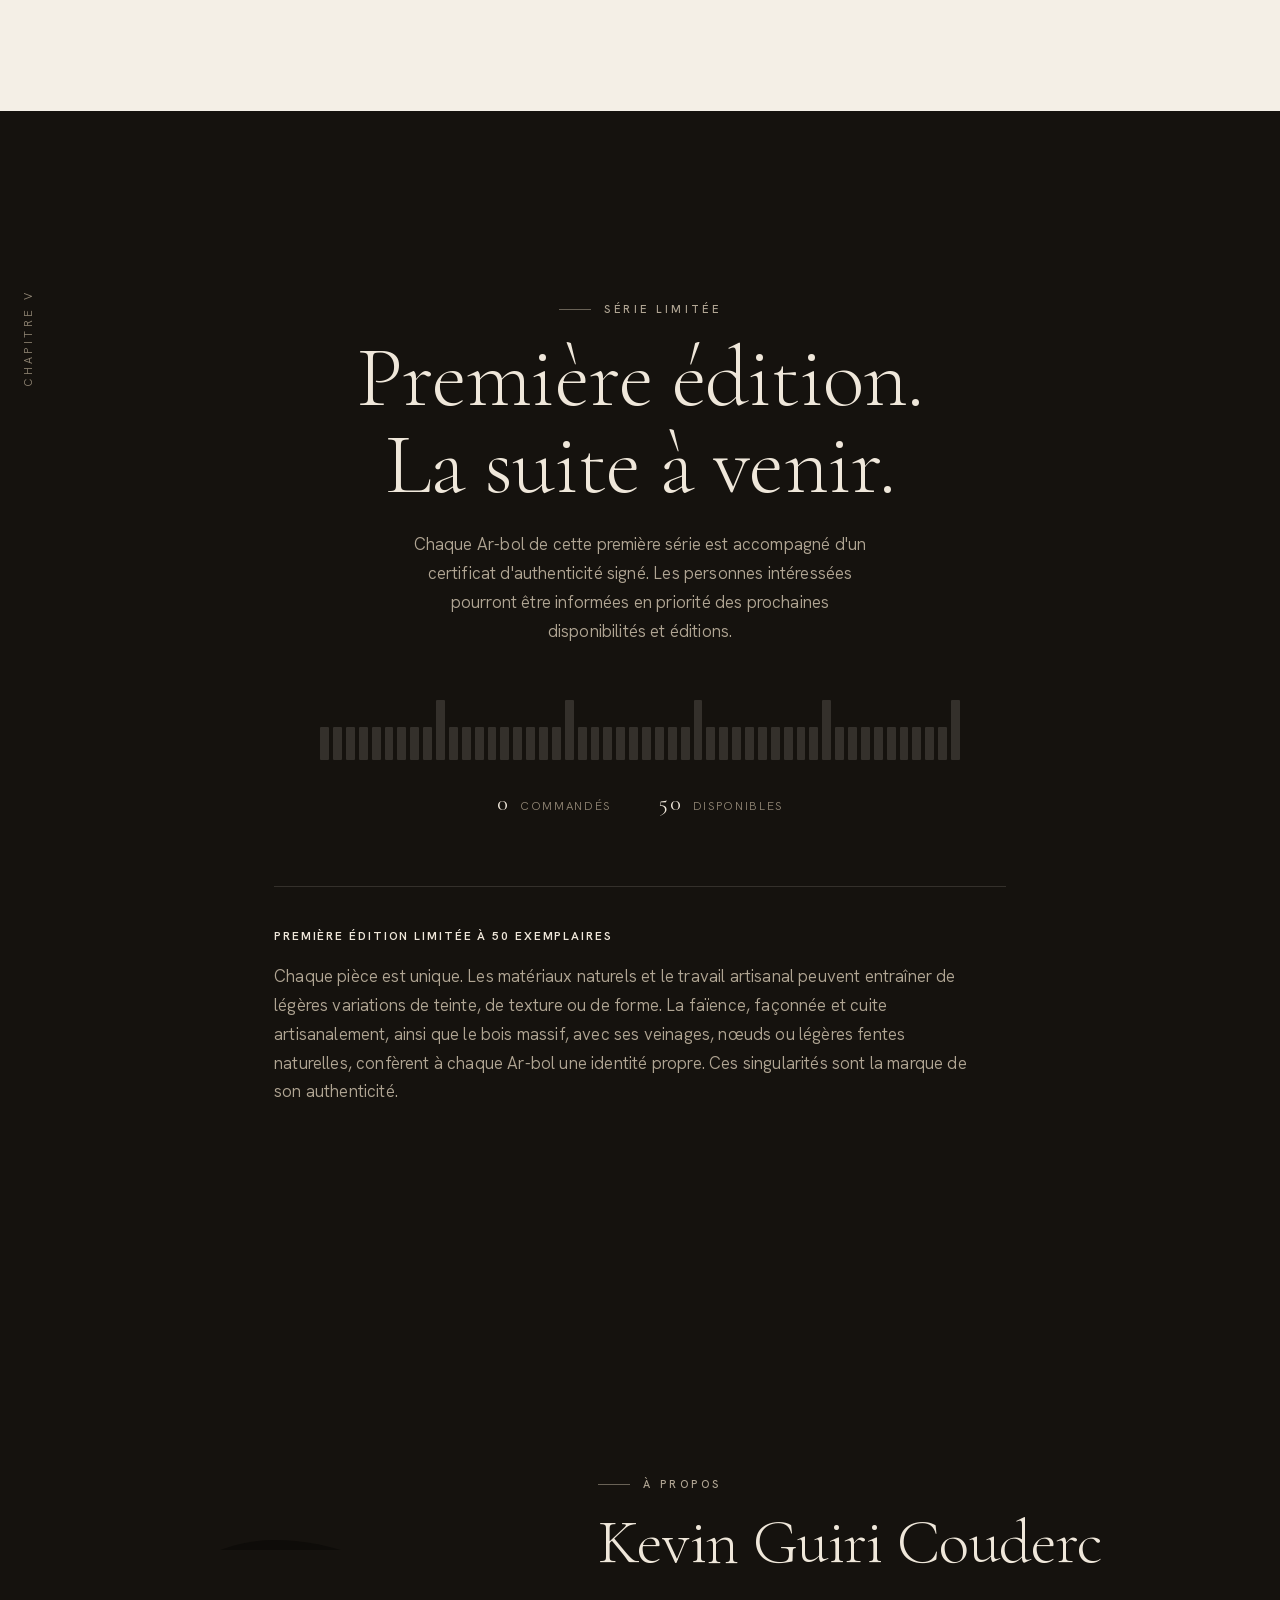
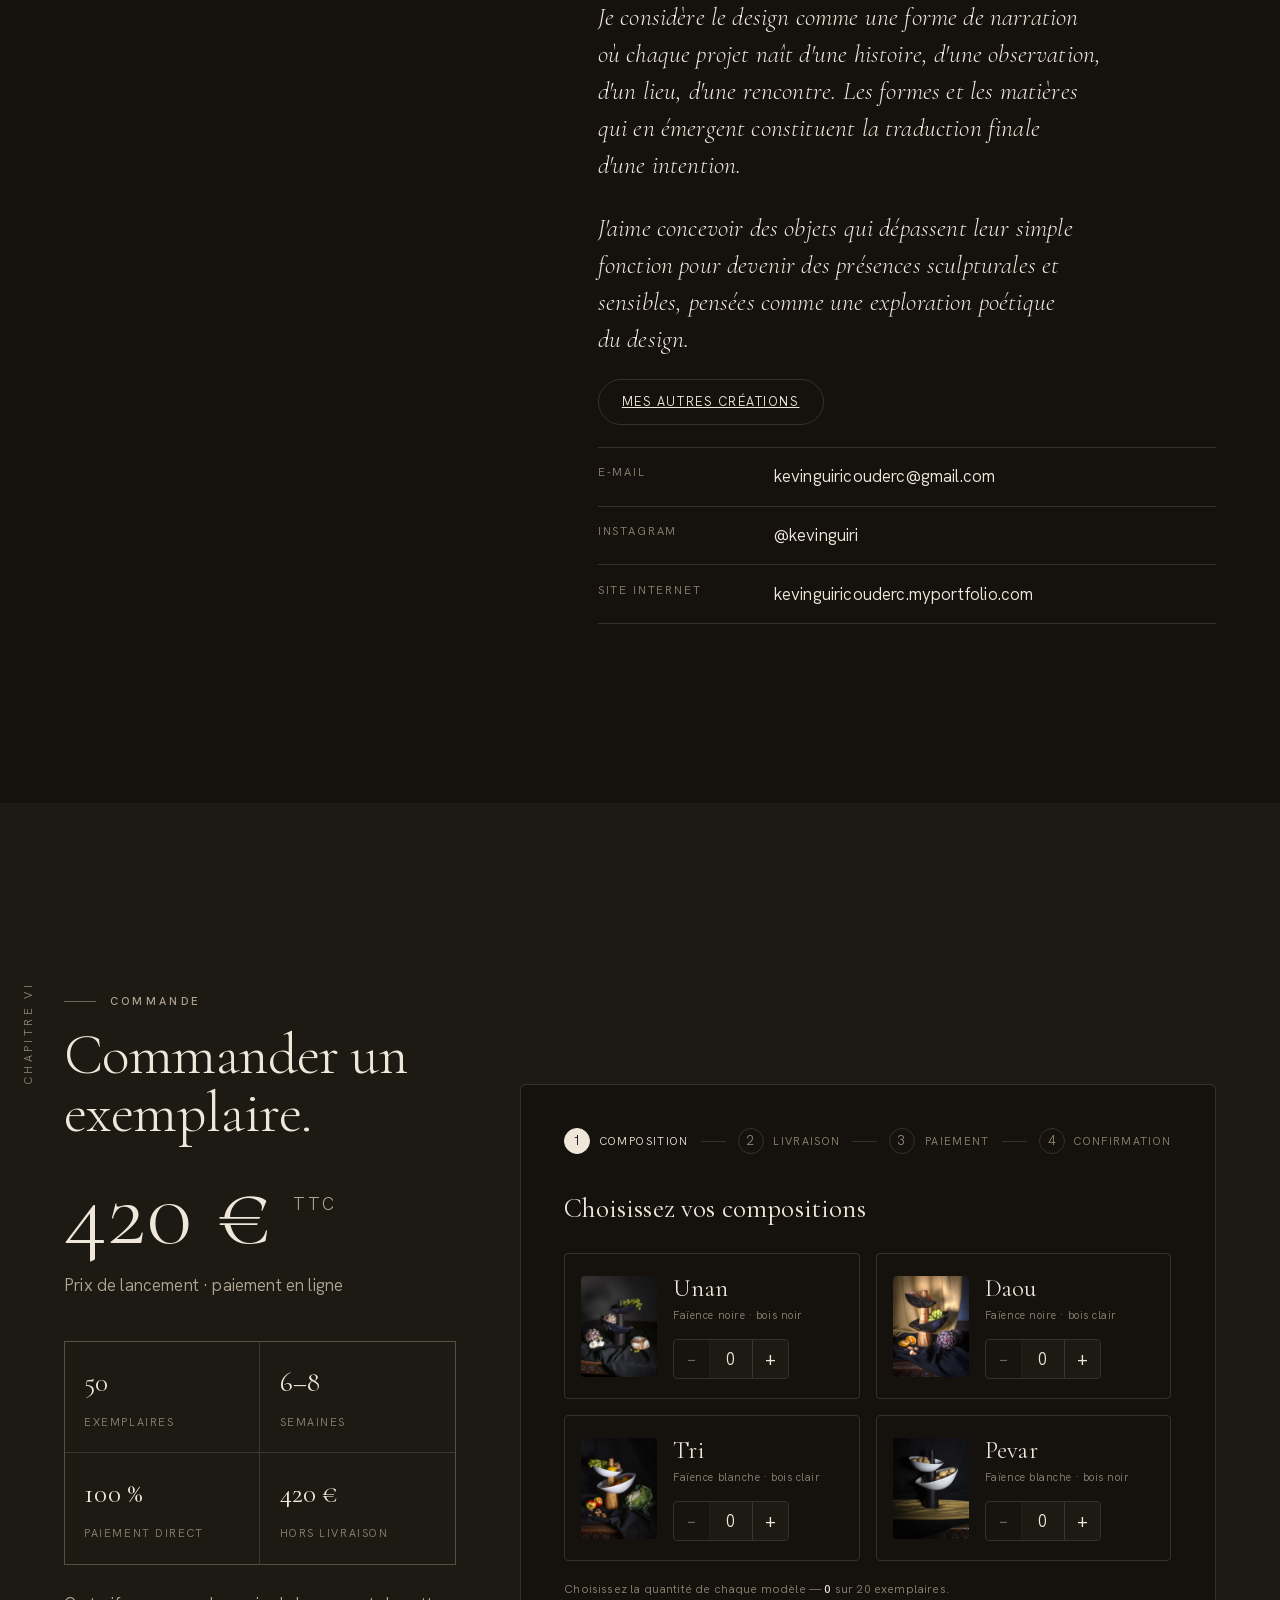
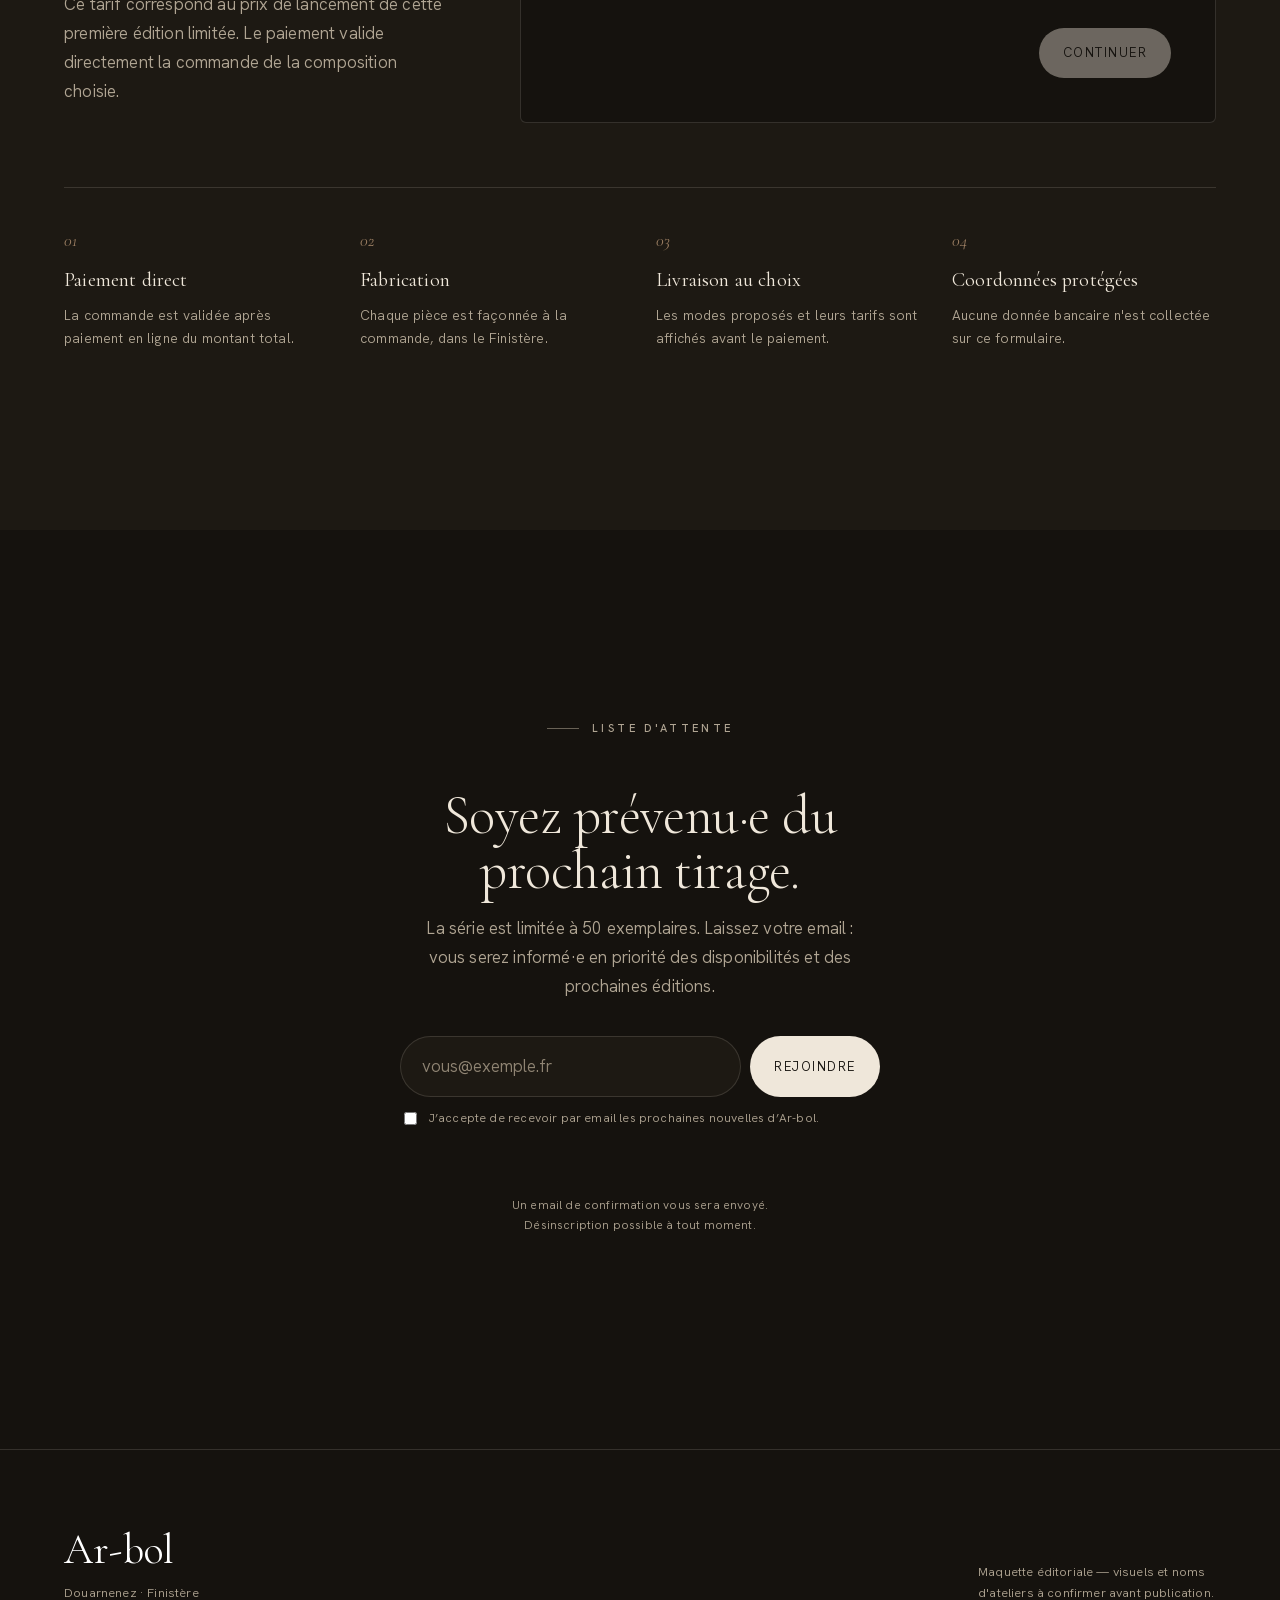
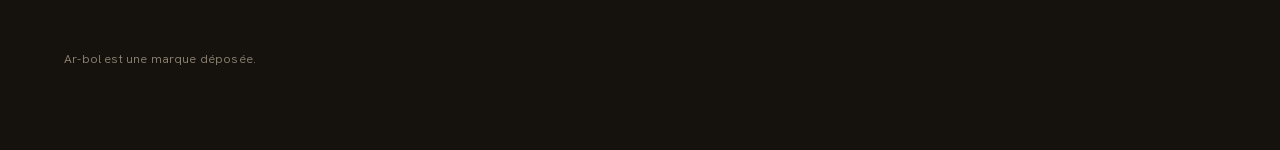
==== commit e28ee66d: "Intègre les logos sur fond transparent" ====
--- a/index.html
+++ b/index.html
@@ -31,7 +31,31 @@
 <link rel="preload" as="font" href="assets/fonts/cormorant-garamond-italic-latin.woff2" type="font/woff2" crossorigin>
 <link rel="preload" as="font" href="assets/fonts/hanken-grotesk-latin.woff2" type="font/woff2" crossorigin>
 <link rel="preload" as="image" href="assets/photo-hero-tableau-1400.webp" imagesrcset="assets/photo-hero-tableau-900.webp 900w, assets/photo-hero-tableau-1400.webp 1400w, assets/photo-hero-tableau.webp 1800w" imagesizes="100vw" type="image/webp" fetchpriority="high">
-<link rel="stylesheet" href="arbol-v2.css?v=artisan-certifications">
+<style>
+/* Critical first-screen styles: keep the hero paint independent from the full stylesheet. */
+@font-face{font-family:"Cormorant Garamond";font-style:normal;font-weight:300 600;font-display:swap;src:url("assets/fonts/cormorant-garamond-latin.woff2") format("woff2")}
+@font-face{font-family:"Cormorant Garamond";font-style:italic;font-weight:300 500;font-display:swap;src:url("assets/fonts/cormorant-garamond-italic-latin.woff2") format("woff2")}
+@font-face{font-family:"Hanken Grotesk";font-style:normal;font-weight:300 600;font-display:swap;src:url("assets/fonts/hanken-grotesk-latin.woff2") format("woff2")}
+:root{--night:#15120e;--on-night:#efe7da;--on-night-soft:#b0a593;--wood:oklch(0.62 0.055 64);--accent:var(--wood);--serif:"Cormorant Garamond",Georgia,serif;--sans:"Hanken Grotesk","Helvetica Neue",Arial,sans-serif;--pad:clamp(1.25rem,5vw,6rem);--maxw:1320px}
+*{box-sizing:border-box}
+html{-webkit-text-size-adjust:100%;overflow-x:clip}
+body{margin:0;background:var(--night);color:var(--on-night);font-family:var(--sans);font-size:17px;line-height:1.7;font-weight:350;letter-spacing:.01em;-webkit-font-smoothing:antialiased;text-rendering:optimizeLegibility;overflow-x:clip}
+img{display:block;max-width:100%}
+[data-lang="fr"] [lang="en"],[data-lang="en"] [lang="fr"]{display:none!important}
+.site-header{position:fixed;inset:0 0 auto;z-index:8000;display:flex;align-items:center;justify-content:space-between;padding:1.3rem var(--pad);color:var(--on-night);mix-blend-mode:difference}
+.brand{font-family:var(--serif);font-size:1.8rem;font-weight:500;color:#fff;text-decoration:none;line-height:1;white-space:nowrap;letter-spacing:.01em}
+.nav{display:flex;align-items:center;gap:clamp(1rem,2.5vw,2.4rem);color:#fff}.nav-links{display:flex;gap:clamp(1rem,2.5vw,2.4rem)}
+.nav a{font-size:.78rem;letter-spacing:.14em;text-transform:uppercase;color:#fff;text-decoration:none;opacity:.85}
+.lang-toggle{display:inline-flex;border:1px solid rgba(255,255,255,.5);border-radius:999px;overflow:hidden}.lang-toggle button{appearance:none;border:0;background:transparent;color:#fff;padding:.4em .75em;font:inherit;font-size:.72rem;letter-spacing:.1em;cursor:pointer;opacity:.5}.lang-toggle button.active{opacity:1;background:rgba(255,255,255,.22)}
+.eyebrow{font-size:.7rem;font-weight:500;letter-spacing:.3em;text-transform:uppercase;color:var(--on-night-soft);display:inline-flex;align-items:center;gap:.85rem;margin:0}.eyebrow::before{content:"";width:32px;height:1px;background:currentColor;opacity:.55}
+.display{min-width:0;overflow-wrap:anywhere;font-family:var(--serif);font-weight:300;line-height:1;letter-spacing:-.01em;margin:0}
+.hero{position:relative;height:100svh;min-height:620px;overflow:hidden}.hero-bg{position:absolute;inset:-12% 0}.hero-bg image-slot{display:block;width:100%;height:100%;--slot-bg:#0e0c09;background:#0e0c09}.hero-veil{position:absolute;inset:0;z-index:2;background:linear-gradient(to top,rgba(10,8,6,.86) 0%,rgba(10,8,6,.2) 42%,rgba(10,8,6,.45) 100%)}
+.hero-inner{position:absolute;inset:0;z-index:3;display:flex;flex-direction:column;justify-content:flex-end;padding:0 var(--pad) clamp(3rem,7vh,6rem);max-width:var(--maxw);margin:0 auto}.hero-eyebrow{color:var(--on-night-soft)}.hero-title{font-size:clamp(4rem,16vw,13rem);font-weight:300;line-height:.92;margin:.4rem 0 0;color:#fff}.hero-byline{margin:.9rem 0 0;font-size:.74rem;letter-spacing:.18em;text-transform:uppercase;color:var(--on-night-soft)}.hero-row{display:flex;align-items:flex-end;justify-content:space-between;gap:2rem;flex-wrap:wrap;margin-top:1.6rem}.hero-sub{font-family:var(--serif);font-style:italic;font-weight:300;font-size:clamp(1.25rem,2vw,1.75rem);line-height:1.35;max-width:42ch;color:var(--on-night)}.hero-meta{display:flex;gap:1.4rem;flex-wrap:wrap;font-size:.74rem;letter-spacing:.16em;text-transform:uppercase;color:var(--on-night-soft)}.hero-meta>span{position:relative;padding-left:1.4rem}.hero-meta>span::before{content:"";position:absolute;left:0;top:50%;width:7px;height:7px;border:1px solid var(--accent);border-radius:50%;transform:translateY(-50%)}
+@media(max-width:760px){.nav-links{display:none}}
+</style>
+<link rel="preload" as="style" href="arbol-v2.css?v=artisan-certifications-transparent">
+<link rel="stylesheet" href="arbol-v2.css?v=artisan-certifications-transparent" media="print" onload="this.media='all'">
+<noscript><link rel="stylesheet" href="arbol-v2.css?v=artisan-certifications-transparent"></noscript>
 <script type="application/ld+json">
 {
   "@context": "https://schema.org",
@@ -257,7 +281,7 @@
           <p class="matter-care reveal d2"><b><span lang="fr">Entretien —</span><span lang="en">Care —</span></b> <span lang="fr">bois huilé : essuyer au linge doux, nourrir à l'huile de lin une à deux fois par an.</span><span lang="en">oiled wood: wipe with a soft cloth, nourish with linseed oil once or twice a year.</span></p>
           <div class="matter-accreditation reveal d3">
             <p><span lang="fr">Artisanat agréé</span><span lang="en">Accredited craftsmanship</span></p>
-            <img class="accreditation-logo accreditation-logo-master" src="assets/logo-maitre-artisan.jpg" width="650" height="450" loading="lazy" decoding="async" alt="Maître Artisan">
+            <img class="accreditation-logo accreditation-logo-master" src="assets/logo-maitre-artisan-transparent.webp" width="295" height="194" loading="lazy" decoding="async" alt="Maître Artisan">
           </div>
         </div>
       </div>
@@ -281,7 +305,7 @@
           <p class="matter-care reveal d2"><b><span lang="fr">Entretien —</span><span lang="en">Care —</span></b> <span lang="fr">faïence émaillée : lavage à la main, à l'eau tiède.</span><span lang="en">glazed faience: hand-wash in lukewarm water.</span></p>
           <div class="matter-accreditation reveal d3">
             <p><span lang="fr">Artisanat agréé</span><span lang="en">Accredited craftsmanship</span></p>
-            <img class="accreditation-logo accreditation-logo-qualiopi" src="assets/logo-qualiopi.jpg" width="540" height="315" loading="lazy" decoding="async" alt="Qualiopi — processus certifié">
+            <img class="accreditation-logo accreditation-logo-qualiopi" src="assets/logo-qualiopi-transparent.webp" width="448" height="188" loading="lazy" decoding="async" alt="Qualiopi — processus certifié">
           </div>
         </div>
       </div>
@@ -335,7 +359,7 @@
           <a class="btn btn-ghost" href="https://kevinguiricouderc.myportfolio.com/" target="_blank" rel="noopener" aria-label="Mes autres créations"><span lang="fr">Mes autres créations</span><span lang="en">My other creations</span></a>
         </div>
         <ul class="contact-list reveal d3">
-          <li><span>E-mail</span><a href="mailto:kevinguiricouderc@gmail.com">kevinguiricouderc@gmail.com</a></li>
+          <li><span>E-mail</span><!--email_off--><a href="mailto:kevinguiricouderc@gmail.com">kevinguiricouderc@gmail.com</a><!--/email_off--></li>
           <li><span>Instagram</span><a href="https://www.instagram.com/kevinguiri/" target="_blank" rel="noopener">@kevinguiri</a></li>
           <li><span>Site internet</span><a href="https://kevinguiricouderc.myportfolio.com/" target="_blank" rel="noopener">kevinguiricouderc.myportfolio.com</a></li>
         </ul>
@@ -485,7 +509,7 @@
   <span class="fc-label"><span lang="fr">Commander</span><span lang="en">Order</span></span>
 </a>
 
-<script src="image-slot.js?v=responsive-images" defer></script>
+<script src="image-slot.js?v=mobile-scroll-fix" defer></script>
 <script src="arbol-v2.js?v=seo-performance" defer></script>
 </body>
 </html>
--- a/arbol-v2.css
+++ b/arbol-v2.css
@@ -596,12 +596,16 @@
   max-width: 100%;
   object-fit: contain;
   object-position: left center;
-  filter: grayscale(1);
-  transition: filter 280ms ease;
-}
-.matter-accreditation:hover .accreditation-logo { filter: grayscale(0); }
+  filter: grayscale(1) sepia(0.55) saturate(0.55) brightness(1.08);
+  opacity: 0.68;
+  transition: filter 280ms ease, opacity 280ms ease;
+}
+.matter-accreditation:hover .accreditation-logo {
+  filter: none;
+  opacity: 1;
+}
 .accreditation-logo-master { max-height: 118px; }
-.accreditation-logo-qualiopi { max-height: 110px; }
+.accreditation-logo-qualiopi { max-height: 90px; }
 .fabrication-close {
   max-width: 72ch;
   margin: clamp(3rem, 7vw, 5rem) auto 0;
--- a/arbol-v2.css
+++ b/arbol-v2.css
@@ -596,12 +596,16 @@
   max-width: 100%;
   object-fit: contain;
   object-position: left center;
-  filter: grayscale(1);
-  transition: filter 280ms ease;
-}
-.matter-accreditation:hover .accreditation-logo { filter: grayscale(0); }
+  filter: grayscale(1) sepia(0.55) saturate(0.55) brightness(1.08);
+  opacity: 0.68;
+  transition: filter 280ms ease, opacity 280ms ease;
+}
+.matter-accreditation:hover .accreditation-logo {
+  filter: none;
+  opacity: 1;
+}
 .accreditation-logo-master { max-height: 118px; }
-.accreditation-logo-qualiopi { max-height: 110px; }
+.accreditation-logo-qualiopi { max-height: 90px; }
 .fabrication-close {
   max-width: 72ch;
   margin: clamp(3rem, 7vw, 5rem) auto 0;
--- a/arbol-v2.css
+++ b/arbol-v2.css
@@ -596,12 +596,16 @@
   max-width: 100%;
   object-fit: contain;
   object-position: left center;
-  filter: grayscale(1);
-  transition: filter 280ms ease;
-}
-.matter-accreditation:hover .accreditation-logo { filter: grayscale(0); }
+  filter: grayscale(1) sepia(0.55) saturate(0.55) brightness(1.08);
+  opacity: 0.68;
+  transition: filter 280ms ease, opacity 280ms ease;
+}
+.matter-accreditation:hover .accreditation-logo {
+  filter: none;
+  opacity: 1;
+}
 .accreditation-logo-master { max-height: 118px; }
-.accreditation-logo-qualiopi { max-height: 110px; }
+.accreditation-logo-qualiopi { max-height: 90px; }
 .fabrication-close {
   max-width: 72ch;
   margin: clamp(3rem, 7vw, 5rem) auto 0;
